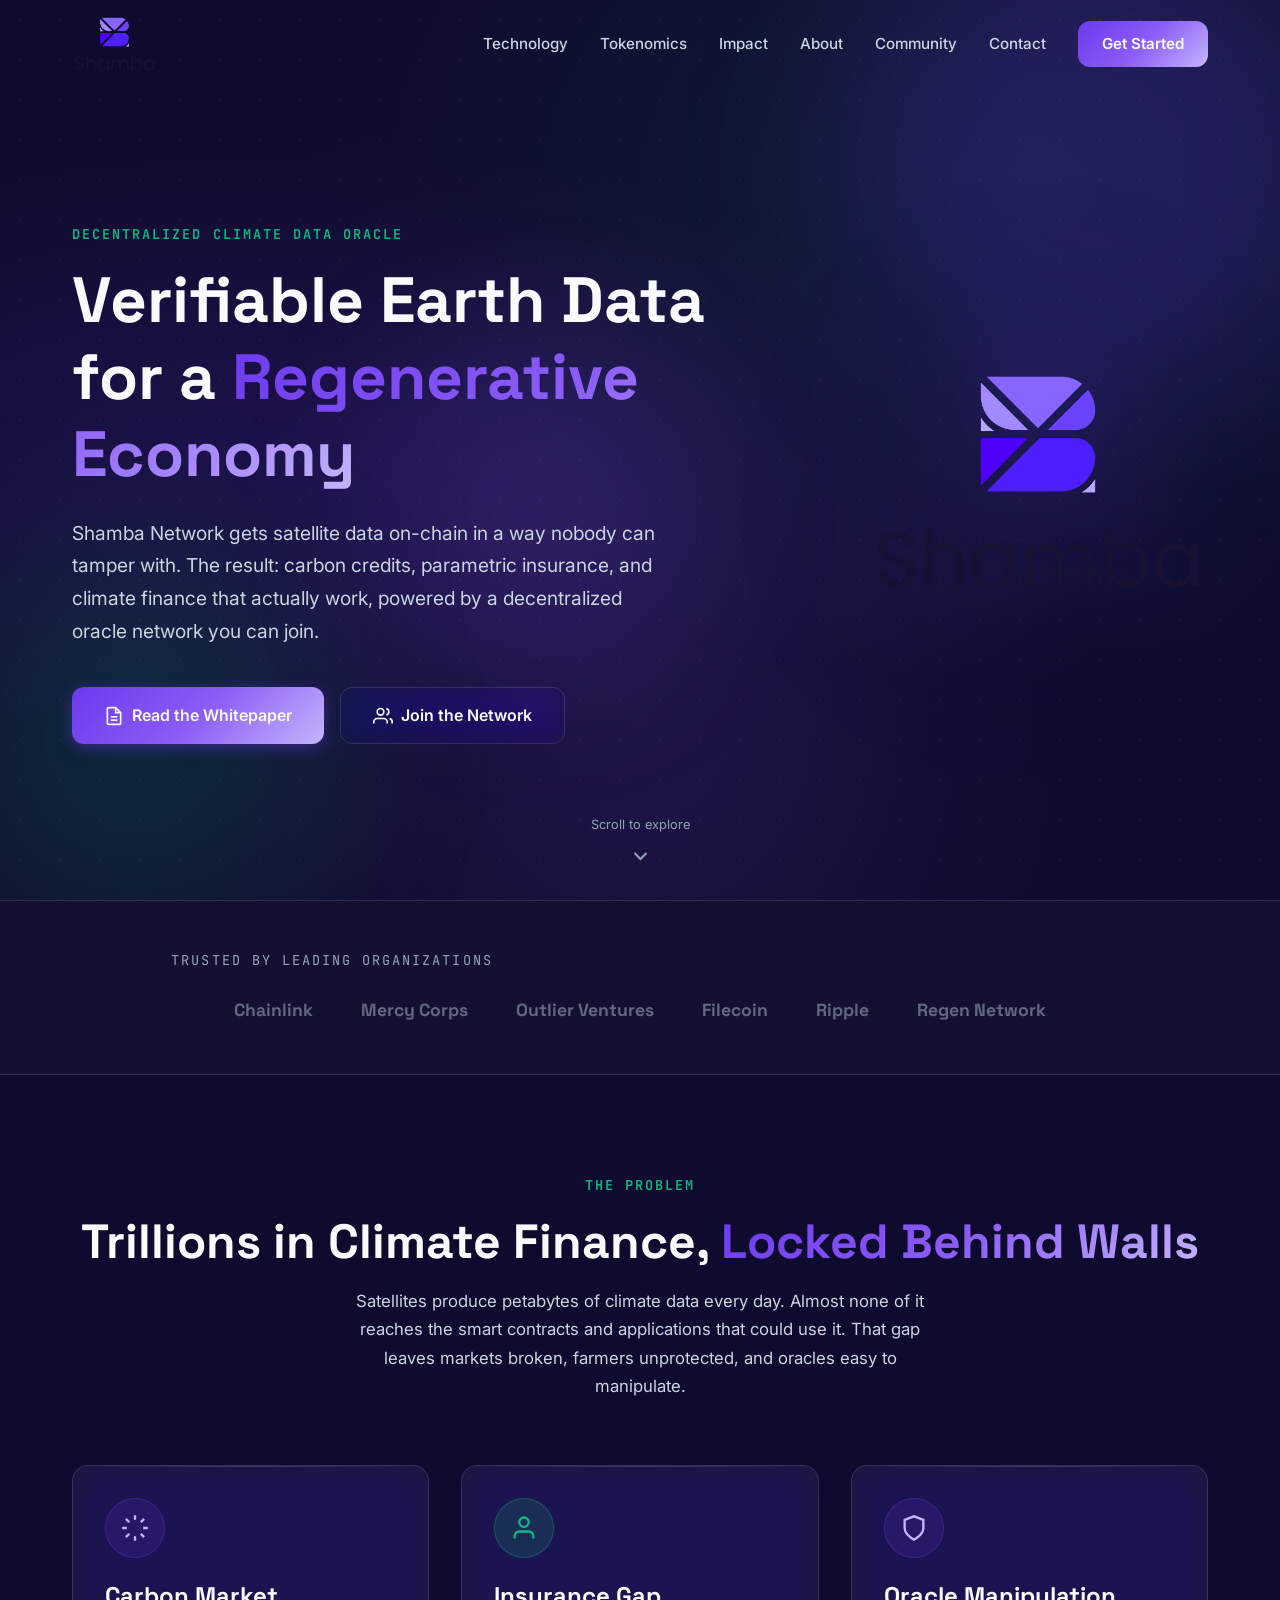
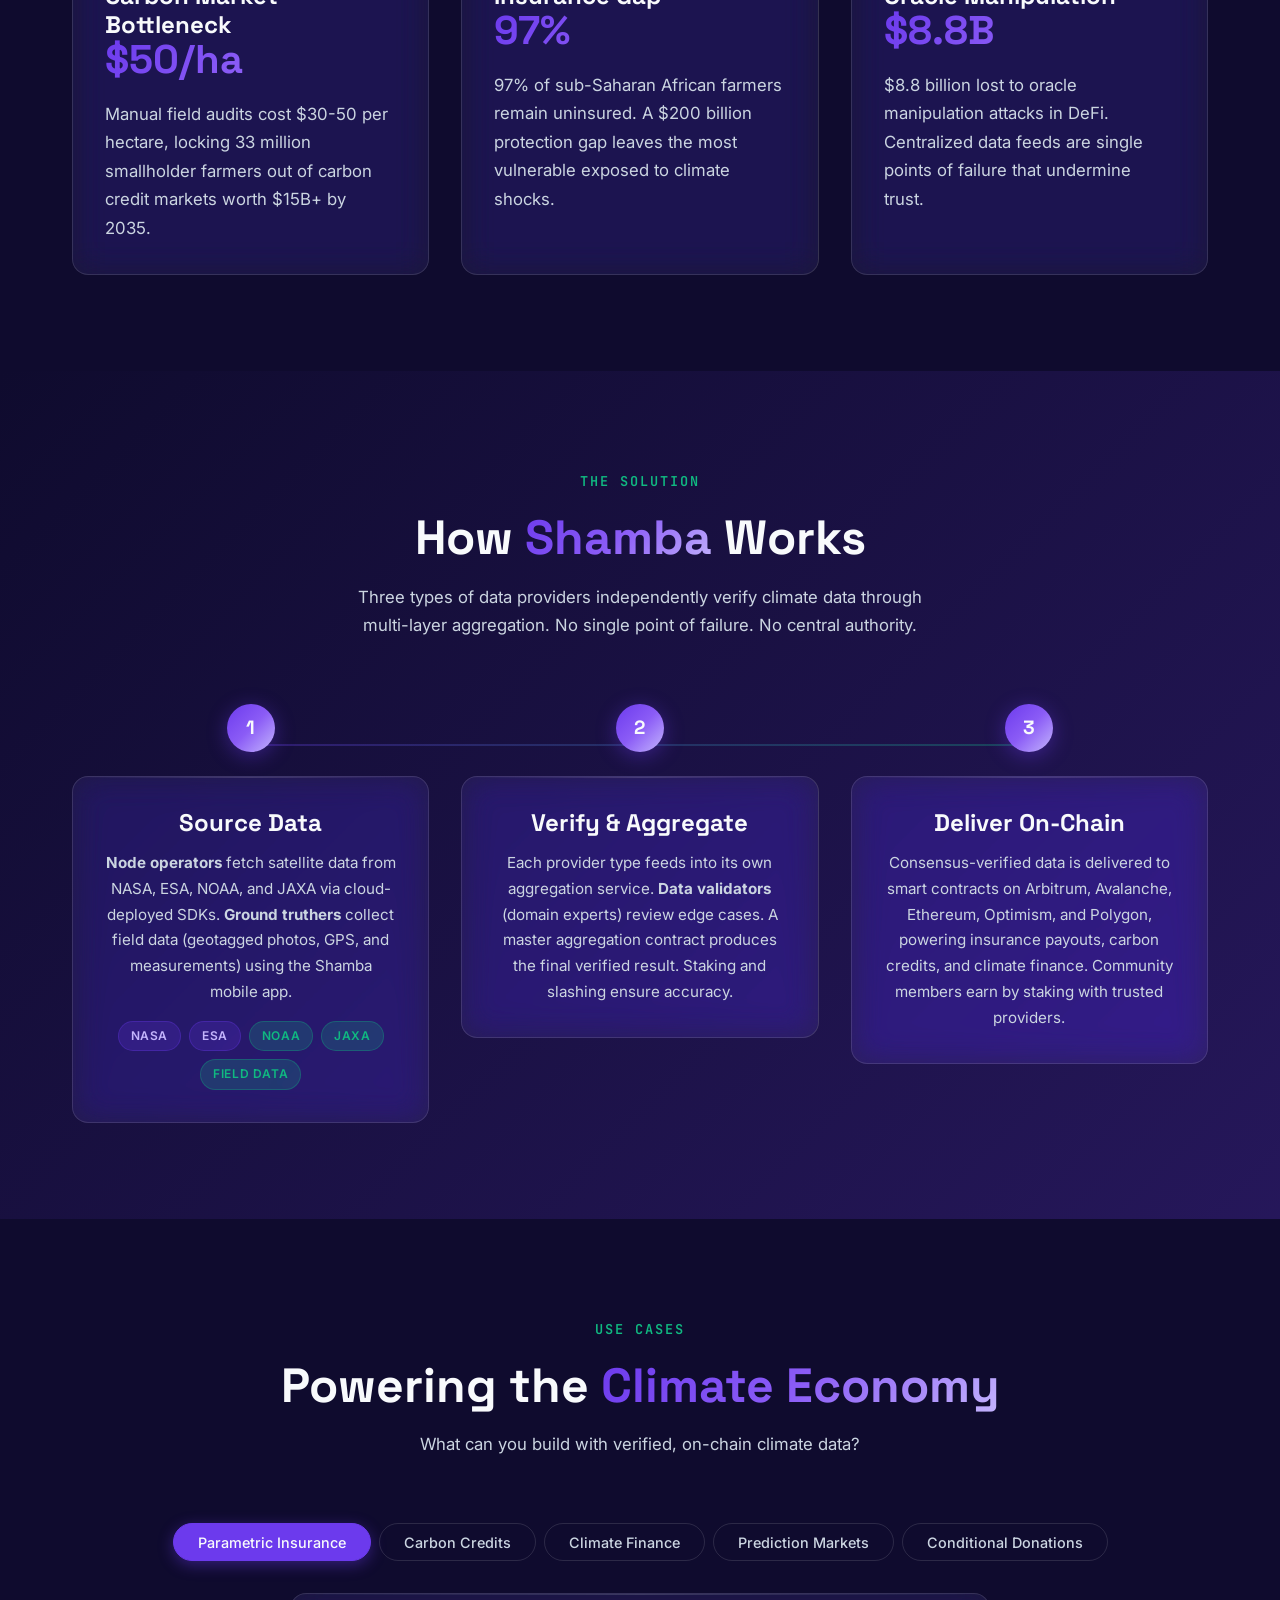
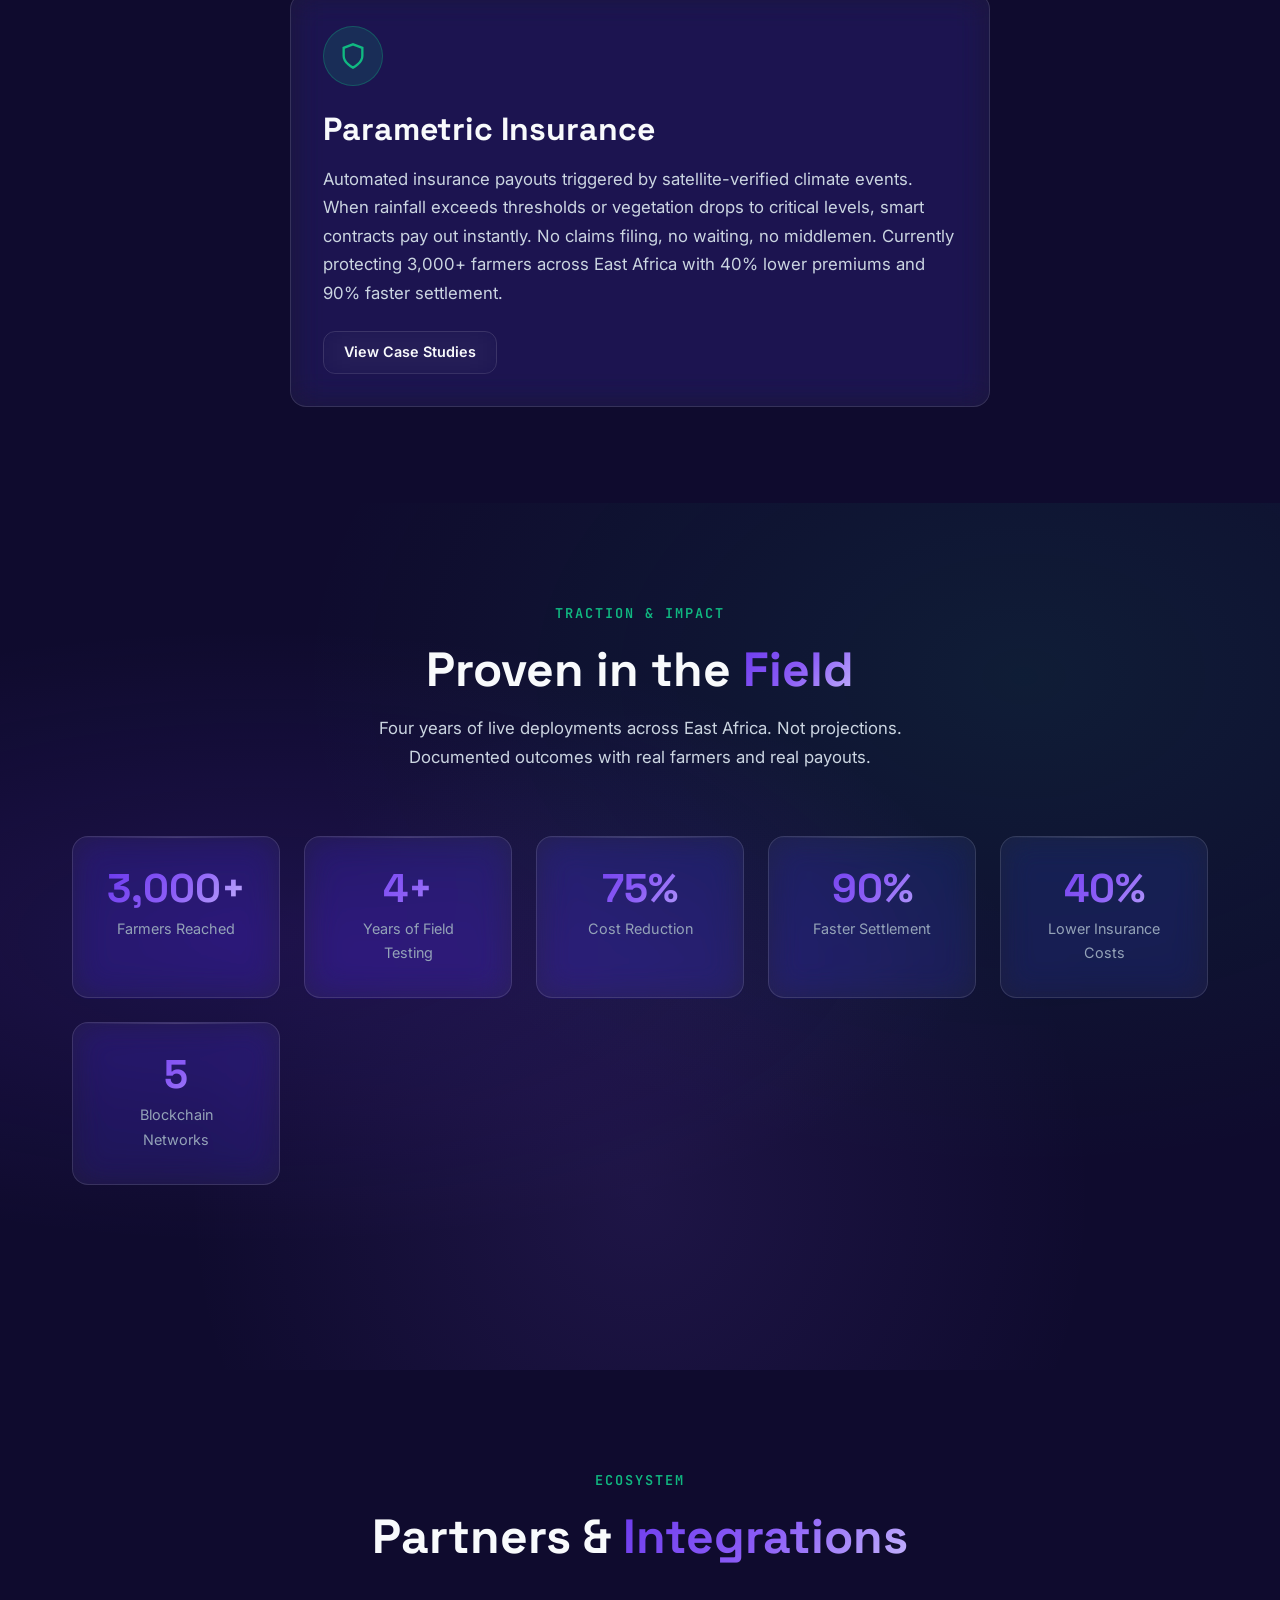
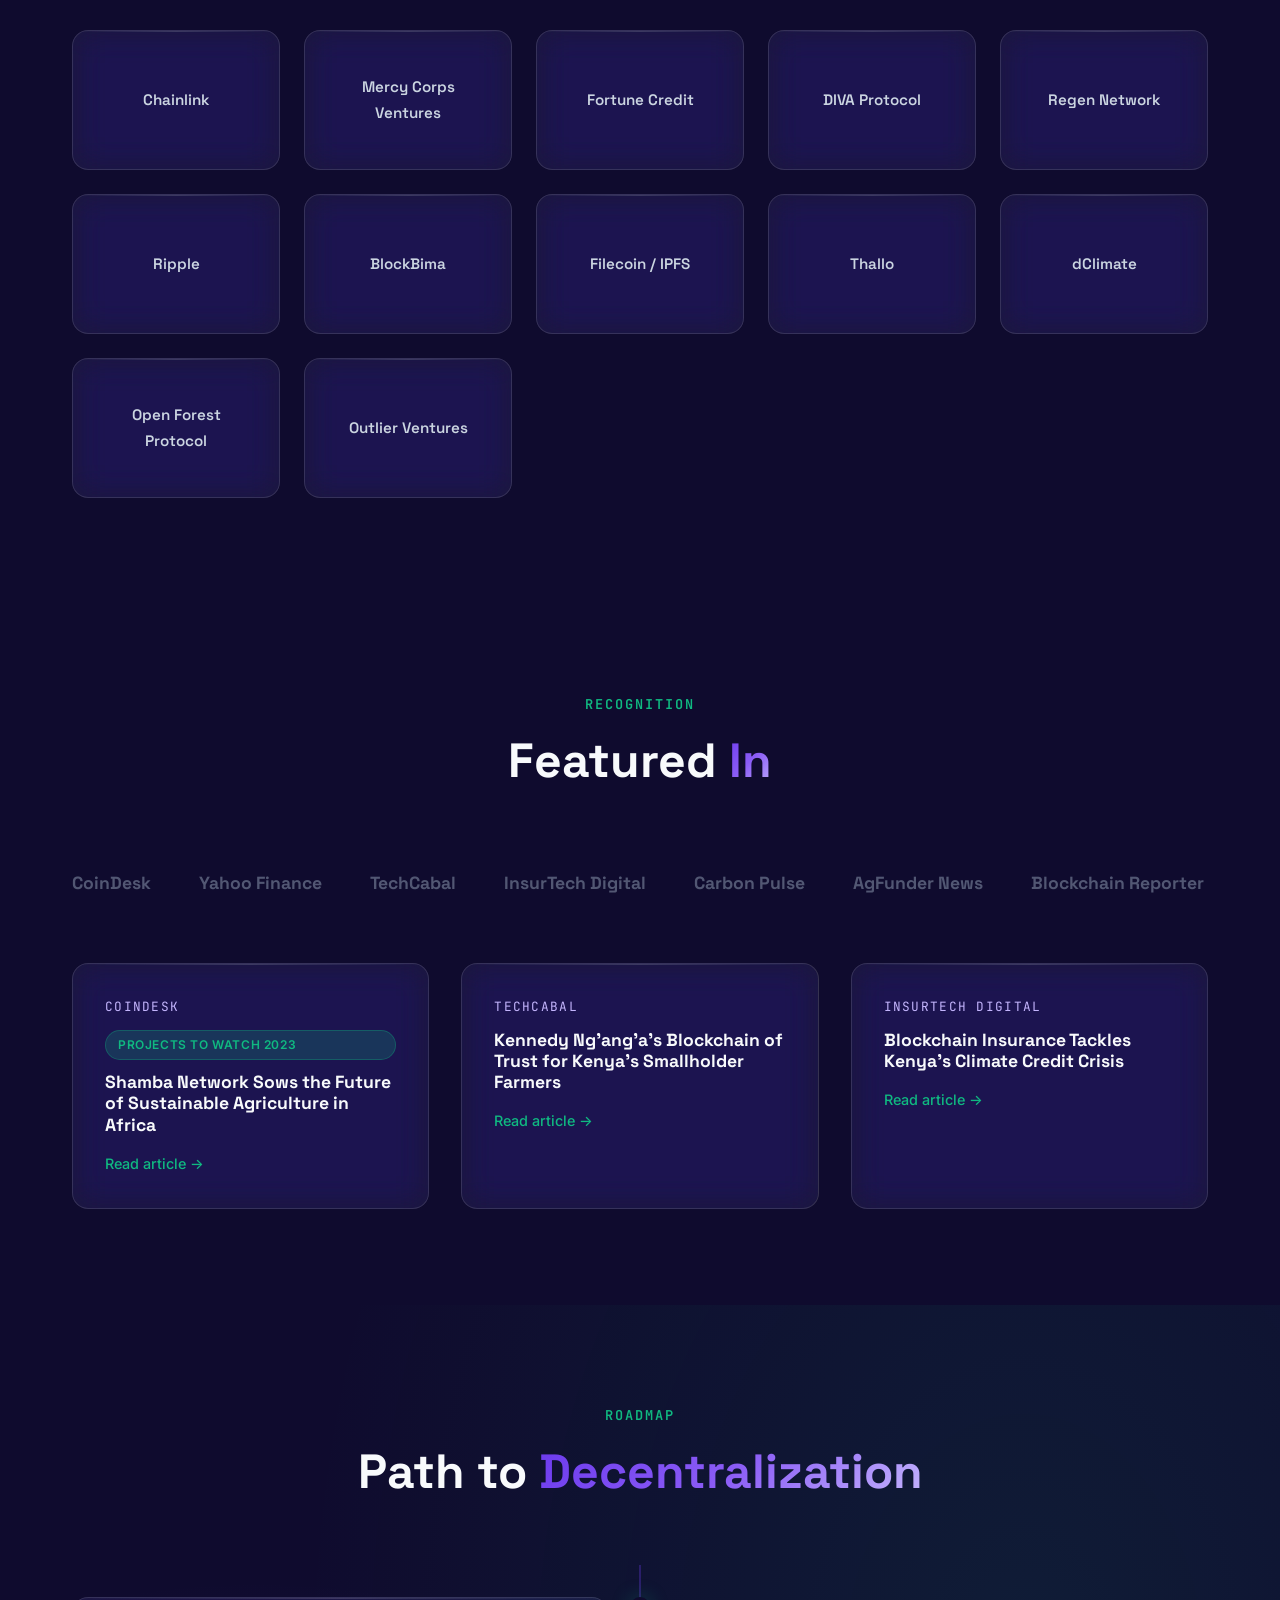
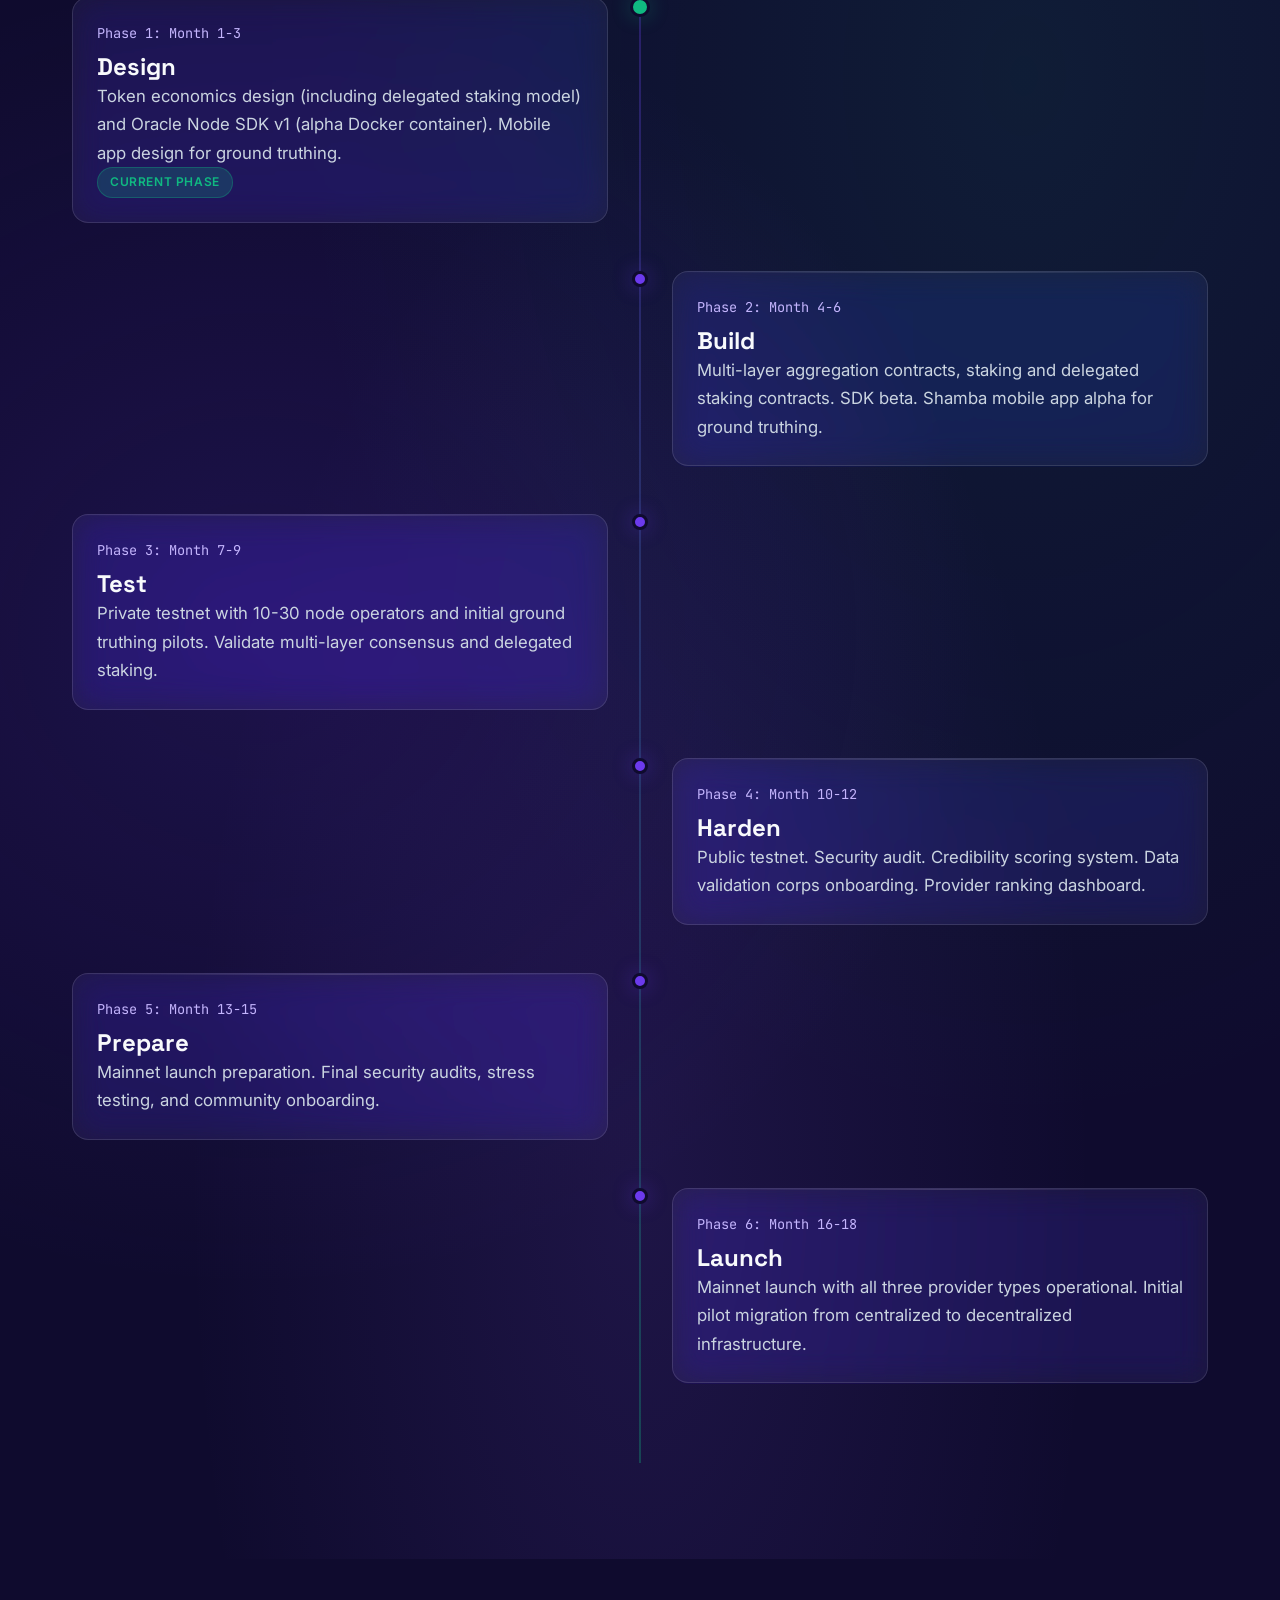
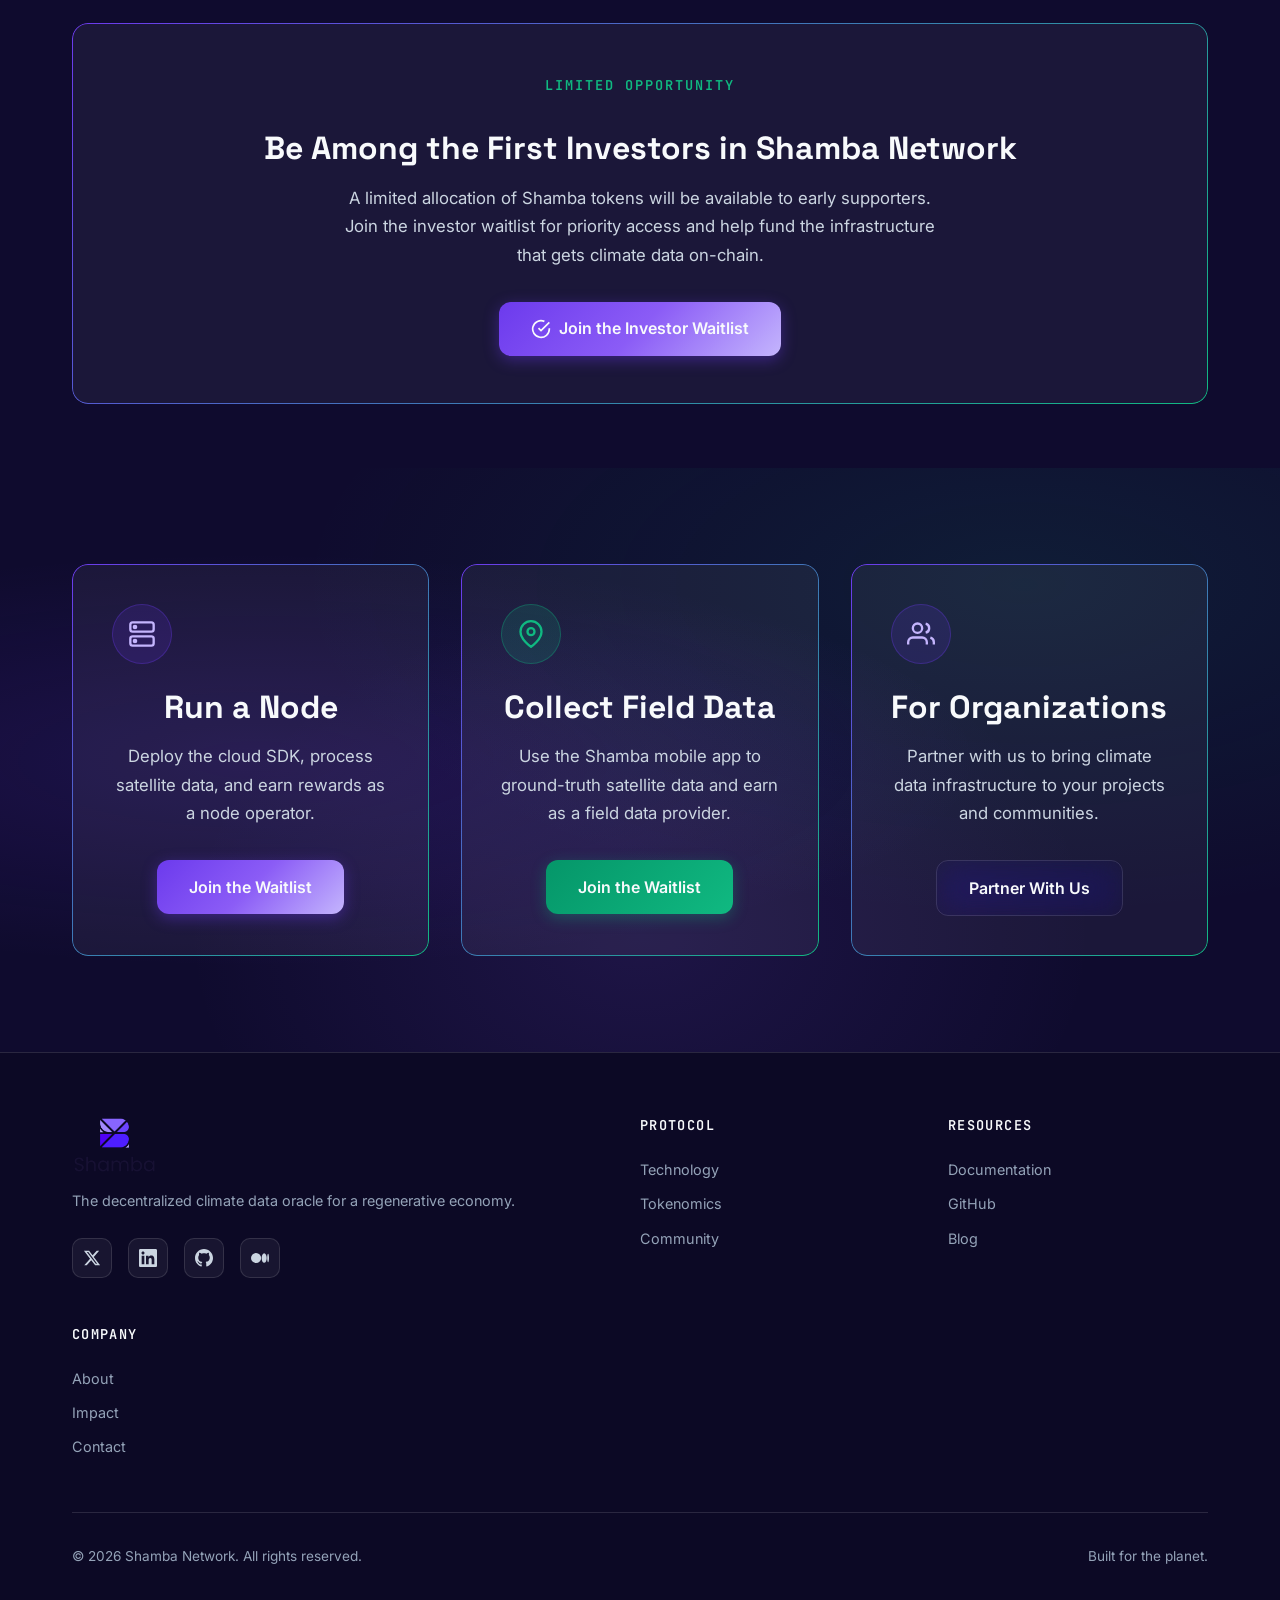
==== index.html @ d4f11455 "Remove em dashes and normalize panel sizing across all pages Replaced all em dashes with commas, col" ====
<!DOCTYPE html>
<html lang="en">
<head>
  <meta charset="UTF-8">
  <meta name="viewport" content="width=device-width, initial-scale=1.0">
  <title>Shamba Network - The Decentralized Climate Data Oracle</title>
  <meta name="description" content="Shamba Network is a decentralized climate data oracle that makes Earth observation data verifiable, tamper-proof, and accessible on-chain. Empowering land stewards through impact credits, climate insurance, and regenerative finance.">
  <meta name="keywords" content="climate data oracle, decentralized oracle, dMRV, carbon credits, parametric insurance, Web3, blockchain, satellite data">
  <meta property="og:title" content="Shamba Network - The Decentralized Climate Data Oracle">
  <meta property="og:description" content="Verifiable Earth observation data for a regenerative economy. Decentralized. Open source. Community-governed.">
  <meta property="og:type" content="website">
  <meta property="og:image" content="images/shamba-logo.png">
  <meta name="twitter:card" content="summary_large_image">
  <meta name="twitter:site" content="@shambanetwork">
  <link rel="icon" type="image/png" href="images/shamba-logo.png">
  <link href="https://fonts.googleapis.com/css2?family=Inter:wght@400;500;600;700&family=Space+Grotesk:wght@500;600;700&family=JetBrains+Mono:wght@400;500&display=swap" rel="stylesheet">
  <link rel="stylesheet" href="css/styles.css">
  <link rel="stylesheet" href="css/animations.css">
  <link rel="stylesheet" href="css/responsive.css">
</head>
<body>

  <!-- ===== NAVBAR ===== -->
  <nav class="navbar" role="navigation" aria-label="Main navigation">
    <div class="nav-container">
      <a href="index.html" class="nav-logo">
        <img src="images/shamba-logo.png" alt="Shamba Network" width="180" height="52">
      </a>
      <div class="nav-links">
        <a href="technology.html">Technology</a>
        <a href="tokenomics.html">Tokenomics</a>
        <a href="impact.html">Impact</a>
        <a href="about.html">About</a>
        <a href="community.html">Community</a>
        <a href="contact.html">Contact</a>
        <a href="community.html#get-started" class="nav-cta">Get Started</a>
      </div>
      <button class="mobile-toggle" aria-label="Toggle menu">
        <span></span>
        <span></span>
        <span></span>
      </button>
    </div>
  </nav>

  <!-- ===== HERO ===== -->
  <section class="hero" id="hero">
    <div class="hero-bg"></div>
    <div class="hero-grid"></div>
    <div class="hero-orb hero-orb-1"></div>
    <div class="hero-orb hero-orb-2"></div>
    <div class="hero-orb hero-orb-3"></div>

    <div class="hero-split">
      <div class="hero-content">
        <span class="section-label">Decentralized Climate Data Oracle</span>
        <h1>Verifiable Earth Data for a <span class="text-gradient">Regenerative Economy</span></h1>
        <p>Shamba Network gets satellite data on-chain in a way nobody can tamper with. The result: carbon credits, parametric insurance, and climate finance that actually work, powered by a decentralized oracle network you can join.</p>
        <div class="btn-group">
          <a href="#whitepaper" class="btn btn-primary">
            <svg width="20" height="20" viewBox="0 0 24 24" fill="none" stroke="currentColor" stroke-width="2"><path d="M14 2H6a2 2 0 0 0-2 2v16a2 2 0 0 0 2 2h12a2 2 0 0 0 2-2V8z"/><polyline points="14 2 14 8 20 8"/><line x1="16" y1="13" x2="8" y2="13"/><line x1="16" y1="17" x2="8" y2="17"/></svg>
            Read the Whitepaper
          </a>
          <a href="community.html#provider-waitlist" class="btn btn-secondary">
            <svg width="20" height="20" viewBox="0 0 24 24" fill="none" stroke="currentColor" stroke-width="2"><path d="M17 21v-2a4 4 0 0 0-4-4H5a4 4 0 0 0-4 4v2"/><circle cx="9" cy="7" r="4"/><path d="M23 21v-2a4 4 0 0 0-3-3.87"/><path d="M16 3.13a4 4 0 0 1 0 7.75"/></svg>
            Join the Network
          </a>
        </div>
      </div>
      <div class="hero-brand">
        <img src="images/shamba-logo.png" alt="Shamba Network" class="hero-logo">
      </div>
    </div>

    <div class="scroll-indicator">
      <span>Scroll to explore</span>
      <svg width="24" height="24" viewBox="0 0 24 24" fill="none" stroke="currentColor" stroke-width="2"><polyline points="6 9 12 15 18 9"/></svg>
    </div>
  </section>

  <!-- ===== TRUST BAR ===== -->
  <div class="trust-bar">
    <div class="container">
      <p class="trust-bar-label">Trusted by leading organizations</p>
      <div class="trust-logos">
        <span class="trust-logo">Chainlink</span>
        <span class="trust-logo">Mercy Corps</span>
        <span class="trust-logo">Outlier Ventures</span>
        <span class="trust-logo">Filecoin</span>
        <span class="trust-logo">Ripple</span>
        <span class="trust-logo">Regen Network</span>
      </div>
    </div>
  </div>

  <!-- ===== THE PROBLEM ===== -->
  <section class="section" id="problem">
    <div class="container">
      <div class="section-header reveal">
        <span class="section-label">The Problem</span>
        <h2>Trillions in Climate Finance, <span class="text-gradient">Locked Behind Walls</span></h2>
        <p>Satellites produce petabytes of climate data every day. Almost none of it reaches the smart contracts and applications that could use it. That gap leaves markets broken, farmers unprotected, and oracles easy to manipulate.</p>
      </div>

      <div class="grid-3">
        <!-- Card 1 -->
        <div class="glass-card reveal stagger-1">
          <div class="icon-circle">
            <svg viewBox="0 0 24 24" fill="none" stroke="currentColor" stroke-width="2"><path d="M12 1v4M12 19v4M4.22 4.22l2.83 2.83M16.95 16.95l2.83 2.83M1 12h4M19 12h4M4.22 19.78l2.83-2.83M16.95 7.05l2.83-2.83"/></svg>
          </div>
          <h4>Carbon Market Bottleneck</h4>
          <div class="stat-number" data-count="50" data-prefix="$" data-suffix="/ha">$0</div>
          <p style="margin-top:0.75rem;">Manual field audits cost $30-50 per hectare, locking 33 million smallholder farmers out of carbon credit markets worth $15B+ by 2035.</p>
        </div>

        <!-- Card 2 -->
        <div class="glass-card reveal stagger-2">
          <div class="icon-circle icon-circle-green">
            <svg viewBox="0 0 24 24" fill="none" stroke="currentColor" stroke-width="2"><path d="M20 21v-2a4 4 0 0 0-4-4H8a4 4 0 0 0-4 4v2"/><circle cx="12" cy="7" r="4"/></svg>
          </div>
          <h4>Insurance Gap</h4>
          <div class="stat-number" data-count="97" data-suffix="%">0%</div>
          <p style="margin-top:0.75rem;">97% of sub-Saharan African farmers remain uninsured. A $200 billion protection gap leaves the most vulnerable exposed to climate shocks.</p>
        </div>

        <!-- Card 3 -->
        <div class="glass-card reveal stagger-3">
          <div class="icon-circle">
            <svg viewBox="0 0 24 24" fill="none" stroke="currentColor" stroke-width="2"><path d="M12 22s8-4 8-10V5l-8-3-8 3v7c0 6 8 10 8 10z"/></svg>
          </div>
          <h4>Oracle Manipulation</h4>
          <div class="stat-number" data-count="8.8" data-prefix="$" data-suffix="B">$0</div>
          <p style="margin-top:0.75rem;">$8.8 billion lost to oracle manipulation attacks in DeFi. Centralized data feeds are single points of failure that undermine trust.</p>
        </div>
      </div>
    </div>
  </section>

  <!-- ===== THE SOLUTION ===== -->
  <section class="section animated-gradient-bg" id="solution">
    <div class="container">
      <div class="section-header reveal">
        <span class="section-label">The Solution</span>
        <h2>How <span class="text-gradient">Shamba</span> Works</h2>
        <p>Three types of data providers independently verify climate data through multi-layer aggregation. No single point of failure. No central authority.</p>
      </div>

      <div class="steps reveal">
        <div class="step">
          <div class="step-number">1</div>
          <div class="glass-card">
            <h4>Source Data</h4>
            <p><strong>Node operators</strong> fetch satellite data from NASA, ESA, NOAA, and JAXA via cloud-deployed SDKs. <strong>Ground truthers</strong> collect field data (geotagged photos, GPS, and measurements) using the Shamba mobile app.</p>
            <div style="margin-top:1rem; display:flex; gap:0.5rem; justify-content:center; flex-wrap:wrap;">
              <span class="badge badge-purple">NASA</span>
              <span class="badge badge-purple">ESA</span>
              <span class="badge badge-green">NOAA</span>
              <span class="badge badge-green">JAXA</span>
              <span class="badge badge-green">Field Data</span>
            </div>
          </div>
        </div>

        <div class="step">
          <div class="step-number">2</div>
          <div class="glass-card">
            <h4>Verify &amp; Aggregate</h4>
            <p>Each provider type feeds into its own aggregation service. <strong>Data validators</strong> (domain experts) review edge cases. A master aggregation contract produces the final verified result. Staking and slashing ensure accuracy.</p>
          </div>
        </div>

        <div class="step">
          <div class="step-number">3</div>
          <div class="glass-card">
            <h4>Deliver On-Chain</h4>
            <p>Consensus-verified data is delivered to smart contracts on Arbitrum, Avalanche, Ethereum, Optimism, and Polygon, powering insurance payouts, carbon credits, and climate finance. Community members earn by staking with trusted providers.</p>
          </div>
        </div>
      </div>
    </div>
  </section>

  <!-- ===== USE CASES ===== -->
  <section class="section" id="use-cases">
    <div class="container">
      <div class="section-header reveal">
        <span class="section-label">Use Cases</span>
        <h2>Powering the <span class="text-gradient">Climate Economy</span></h2>
        <p>What can you build with verified, on-chain climate data?</p>
      </div>

      <div class="tabs reveal">
        <button class="tab-btn active" data-tab="tab-insurance">Parametric Insurance</button>
        <button class="tab-btn" data-tab="tab-carbon">Carbon Credits</button>
        <button class="tab-btn" data-tab="tab-finance">Climate Finance</button>
        <button class="tab-btn" data-tab="tab-prediction">Prediction Markets</button>
        <button class="tab-btn" data-tab="tab-donations">Conditional Donations</button>
      </div>

      <div id="tab-insurance" class="tab-panel active">
        <div class="glass-card" style="max-width:700px;margin:0 auto;">
          <div class="icon-circle icon-circle-green">
            <svg viewBox="0 0 24 24" fill="none" stroke="currentColor" stroke-width="2"><path d="M12 22s8-4 8-10V5l-8-3-8 3v7c0 6 8 10 8 10z"/></svg>
          </div>
          <h3>Parametric Insurance</h3>
          <p style="margin-top:1rem;">Automated insurance payouts triggered by satellite-verified climate events. When rainfall exceeds thresholds or vegetation drops to critical levels, smart contracts pay out instantly. No claims filing, no waiting, no middlemen. Currently protecting 3,000+ farmers across East Africa with 40% lower premiums and 90% faster settlement.</p>
          <a href="impact.html" class="btn btn-sm btn-secondary" style="margin-top:1.5rem;">View Case Studies</a>
        </div>
      </div>

      <div id="tab-carbon" class="tab-panel">
        <div class="glass-card" style="max-width:700px;margin:0 auto;">
          <div class="icon-circle">
            <svg viewBox="0 0 24 24" fill="none" stroke="currentColor" stroke-width="2"><circle cx="12" cy="12" r="10"/><path d="M8 14s1.5 2 4 2 4-2 4-2"/><line x1="9" y1="9" x2="9.01" y2="9"/><line x1="15" y1="9" x2="15.01" y2="9"/></svg>
          </div>
          <h3>Carbon Credits & Impact Credits</h3>
          <p style="margin-top:1rem;">Report, validate, tokenize, and monetize ecological impact. Shamba's dMRV pipeline enables smallholder farmers to create carbon credits from sustainable practices, verified by satellite, issued on-chain, tradeable on carbon marketplaces. Eliminates the $30-50/hectare cost of manual field audits.</p>
          <a href="impact.html" class="btn btn-sm btn-secondary" style="margin-top:1.5rem;">View Case Studies</a>
        </div>
      </div>

      <div id="tab-finance" class="tab-panel">
        <div class="glass-card" style="max-width:700px;margin:0 auto;">
          <div class="icon-circle icon-circle-green">
            <svg viewBox="0 0 24 24" fill="none" stroke="currentColor" stroke-width="2"><line x1="12" y1="1" x2="12" y2="23"/><path d="M17 5H9.5a3.5 3.5 0 0 0 0 7h5a3.5 3.5 0 0 1 0 7H6"/></svg>
          </div>
          <h3>Climate Finance & Green Bonds</h3>
          <p style="margin-top:1rem;">Verifiable ecological data for green bonds, climate-linked loans, and impact investing. Lenders can automatically adjust terms based on satellite-verified environmental outcomes. Enables climate finance to flow directly to the communities creating ecological value.</p>
          <a href="technology.html" class="btn btn-sm btn-secondary" style="margin-top:1.5rem;">Learn More</a>
        </div>
      </div>

      <div id="tab-prediction" class="tab-panel">
        <div class="glass-card" style="max-width:700px;margin:0 auto;">
          <div class="icon-circle">
            <svg viewBox="0 0 24 24" fill="none" stroke="currentColor" stroke-width="2"><polyline points="22 12 18 12 15 21 9 3 6 12 2 12"/></svg>
          </div>
          <h3>Prediction Markets</h3>
          <p style="margin-top:1rem;">Prediction markets grew to $63.5 billion in 2025 trading volume, and they need reliable, decentralized data feeds for climate events, crop yields, and environmental outcomes. Shamba provides tamper-proof resolution data that no single party can manipulate.</p>
          <a href="technology.html" class="btn btn-sm btn-secondary" style="margin-top:1.5rem;">Learn More</a>
        </div>
      </div>

      <div id="tab-donations" class="tab-panel">
        <div class="glass-card" style="max-width:700px;margin:0 auto;">
          <div class="icon-circle icon-circle-green">
            <svg viewBox="0 0 24 24" fill="none" stroke="currentColor" stroke-width="2"><path d="M20.84 4.61a5.5 5.5 0 0 0-7.78 0L12 5.67l-1.06-1.06a5.5 5.5 0 0 0-7.78 7.78l1.06 1.06L12 21.23l7.78-7.78 1.06-1.06a5.5 5.5 0 0 0 0-7.78z"/></svg>
          </div>
          <h3>Conditional Donations</h3>
          <p style="margin-top:1rem;">Donor funds held in smart contracts and released only when satellite data confirms communities are affected by climate events. Proven in the DIVA Donate pilot: USDT disbursed to drought-affected pastoralists when pasture conditions hit distress levels. Transparent, accountable, automated.</p>
          <a href="impact.html" class="btn btn-sm btn-secondary" style="margin-top:1.5rem;">View Case Studies</a>
        </div>
      </div>
    </div>
  </section>

  <!-- ===== TRACTION & IMPACT ===== -->
  <section class="section" id="traction" style="background: var(--gradient-mesh);">
    <div class="container">
      <div class="section-header reveal">
        <span class="section-label">Traction & Impact</span>
        <h2>Proven in the <span class="text-gradient">Field</span></h2>
        <p>Four years of live deployments across East Africa. Not projections. Documented outcomes with real farmers and real payouts.</p>
      </div>

      <div class="stat-grid reveal">
        <div class="stat-card glass-card">
          <div class="stat-number" data-count="3000" data-suffix="+">0</div>
          <div class="stat-label">Farmers Reached</div>
        </div>
        <div class="stat-card glass-card">
          <div class="stat-number" data-count="4" data-suffix="+">0</div>
          <div class="stat-label">Years of Field Testing</div>
        </div>
        <div class="stat-card glass-card">
          <div class="stat-number" data-count="75" data-suffix="%">0</div>
          <div class="stat-label">Cost Reduction</div>
        </div>
        <div class="stat-card glass-card">
          <div class="stat-number" data-count="90" data-suffix="%">0</div>
          <div class="stat-label">Faster Settlement</div>
        </div>
        <div class="stat-card glass-card">
          <div class="stat-number" data-count="40" data-suffix="%">0</div>
          <div class="stat-label">Lower Insurance Costs</div>
        </div>
        <div class="stat-card glass-card">
          <div class="stat-number" data-count="5">0</div>
          <div class="stat-label">Blockchain Networks</div>
        </div>
      </div>

      <div style="text-align:center; margin-top:2rem;" class="reveal">
        <a href="impact.html" class="btn btn-secondary">Explore Our Impact</a>
      </div>
    </div>
  </section>

  <!-- ===== ECOSYSTEM & PARTNERS ===== -->
  <section class="section" id="partners">
    <div class="container">
      <div class="section-header reveal">
        <span class="section-label">Ecosystem</span>
        <h2>Partners & <span class="text-gradient">Integrations</span></h2>
      </div>

      <div class="partner-grid reveal">
        <div class="glass-card partner-card"><span>Chainlink</span></div>
        <div class="glass-card partner-card"><span>Mercy Corps Ventures</span></div>
        <div class="glass-card partner-card"><span>Fortune Credit</span></div>
        <div class="glass-card partner-card"><span>DIVA Protocol</span></div>
        <div class="glass-card partner-card"><span>Regen Network</span></div>
        <div class="glass-card partner-card"><span>Ripple</span></div>
        <div class="glass-card partner-card"><span>BlockBima</span></div>
        <div class="glass-card partner-card"><span>Filecoin / IPFS</span></div>
        <div class="glass-card partner-card"><span>Thallo</span></div>
        <div class="glass-card partner-card"><span>dClimate</span></div>
        <div class="glass-card partner-card"><span>Open Forest Protocol</span></div>
        <div class="glass-card partner-card"><span>Outlier Ventures</span></div>
      </div>
    </div>
  </section>

  <!-- ===== MEDIA & RECOGNITION ===== -->
  <section class="section" id="media">
    <div class="container">
      <div class="section-header reveal">
        <span class="section-label">Recognition</span>
        <h2>Featured <span class="text-gradient">In</span></h2>
      </div>

      <!-- Media ticker -->
      <div class="media-scroll reveal" style="margin-bottom:3rem;">
        <div class="media-scroll-inner">
          <span class="media-logo">CoinDesk</span>
          <span class="media-logo">Yahoo Finance</span>
          <span class="media-logo">TechCabal</span>
          <span class="media-logo">InsurTech Digital</span>
          <span class="media-logo">Carbon Pulse</span>
          <span class="media-logo">AgFunder News</span>
          <span class="media-logo">Blockchain Reporter</span>
          <span class="media-logo">BSC News</span>
          <!-- Duplicate for seamless scroll -->
          <span class="media-logo">CoinDesk</span>
          <span class="media-logo">Yahoo Finance</span>
          <span class="media-logo">TechCabal</span>
          <span class="media-logo">InsurTech Digital</span>
          <span class="media-logo">Carbon Pulse</span>
          <span class="media-logo">AgFunder News</span>
          <span class="media-logo">Blockchain Reporter</span>
          <span class="media-logo">BSC News</span>
        </div>
      </div>

      <!-- Featured articles -->
      <div class="grid-3 reveal">
        <a href="https://www.coindesk.com/consensus-magazine/2023/04/17/shamba-network-ecological-data-oracle" target="_blank" rel="noopener" class="glass-card article-card">
          <div class="article-source">CoinDesk</div>
          <span class="badge badge-green" style="margin-bottom:0.75rem;">Projects to Watch 2023</span>
          <h4>Shamba Network Sows the Future of Sustainable Agriculture in Africa</h4>
          <span class="article-link">Read article &rarr;</span>
        </a>

        <a href="https://techcabal.com/2023/01/18/kennedy-ngangas-blockchain-of-trust-for-kenyas-smallholder-farmers/" target="_blank" rel="noopener" class="glass-card article-card">
          <div class="article-source">TechCabal</div>
          <h4>Kennedy Ng'ang'a's Blockchain of Trust for Kenya's Smallholder Farmers</h4>
          <span class="article-link">Read article &rarr;</span>
        </a>

        <a href="https://insurtechdigital.com/news/blockchain-insurance-tackles-kenyas-climate-credit-crisis" target="_blank" rel="noopener" class="glass-card article-card">
          <div class="article-source">InsurTech Digital</div>
          <h4>Blockchain Insurance Tackles Kenya's Climate Credit Crisis</h4>
          <span class="article-link">Read article &rarr;</span>
        </a>
      </div>
    </div>
  </section>

  <!-- ===== ROADMAP ===== -->
  <section class="section" id="roadmap" style="background: var(--gradient-mesh);">
    <div class="container">
      <div class="section-header reveal">
        <span class="section-label">Roadmap</span>
        <h2>Path to <span class="text-gradient">Decentralization</span></h2>
      </div>

      <div class="timeline reveal">
        <!-- Phase 1 -->
        <div class="timeline-item">
          <div class="timeline-dot active"></div>
          <div class="glass-card timeline-content">
            <div class="timeline-date">Phase 1: Month 1-3</div>
            <h4>Design</h4>
            <p>Token economics design (including delegated staking model) and Oracle Node SDK v1 (alpha Docker container). Mobile app design for ground truthing.</p>
            <span class="badge badge-green">Current Phase</span>
          </div>
        </div>

        <!-- Phase 2 -->
        <div class="timeline-item">
          <div class="timeline-dot"></div>
          <div class="glass-card timeline-content">
            <div class="timeline-date">Phase 2: Month 4-6</div>
            <h4>Build</h4>
            <p>Multi-layer aggregation contracts, staking and delegated staking contracts. SDK beta. Shamba mobile app alpha for ground truthing.</p>
          </div>
        </div>

        <!-- Phase 3 -->
        <div class="timeline-item">
          <div class="timeline-dot"></div>
          <div class="glass-card timeline-content">
            <div class="timeline-date">Phase 3: Month 7-9</div>
            <h4>Test</h4>
            <p>Private testnet with 10-30 node operators and initial ground truthing pilots. Validate multi-layer consensus and delegated staking.</p>
          </div>
        </div>

        <!-- Phase 4 -->
        <div class="timeline-item">
          <div class="timeline-dot"></div>
          <div class="glass-card timeline-content">
            <div class="timeline-date">Phase 4: Month 10-12</div>
            <h4>Harden</h4>
            <p>Public testnet. Security audit. Credibility scoring system. Data validation corps onboarding. Provider ranking dashboard.</p>
          </div>
        </div>

        <!-- Phase 5 -->
        <div class="timeline-item">
          <div class="timeline-dot"></div>
          <div class="glass-card timeline-content">
            <div class="timeline-date">Phase 5: Month 13-15</div>
            <h4>Prepare</h4>
            <p>Mainnet launch preparation. Final security audits, stress testing, and community onboarding.</p>
          </div>
        </div>

        <!-- Phase 6 -->
        <div class="timeline-item">
          <div class="timeline-dot"></div>
          <div class="glass-card timeline-content">
            <div class="timeline-date">Phase 6: Month 16-18</div>
            <h4>Launch</h4>
            <p>Mainnet launch with all three provider types operational. Initial pilot migration from centralized to decentralized infrastructure.</p>
          </div>
        </div>
      </div>
    </div>
  </section>

  <!-- ===== TOKEN WAITLIST BANNER ===== -->
  <section class="section" id="invest" style="padding-top: 4rem; padding-bottom: 4rem;">
    <div class="container">
      <div class="glass-gradient-border reveal" style="padding: 3rem; text-align: center;">
        <span class="section-label">Limited Opportunity</span>
        <h3 style="margin: 1rem 0;">Be Among the First Investors in Shamba Network</h3>
        <p style="margin: 0 auto 2rem; max-width: 600px;">A limited allocation of Shamba tokens will be available to early supporters. Join the investor waitlist for priority access and help fund the infrastructure that gets climate data on-chain.</p>
        <a href="tokenomics.html#waitlist" class="btn btn-primary">
          <svg width="20" height="20" viewBox="0 0 24 24" fill="none" stroke="currentColor" stroke-width="2"><path d="M22 11.08V12a10 10 0 1 1-5.93-9.14"/><polyline points="22 4 12 14.01 9 11.01"/></svg>
          Join the Investor Waitlist
        </a>
      </div>
    </div>
  </section>

  <!-- ===== CTA ===== -->
  <section class="section cta-section" id="cta">
    <div class="container">
      <div class="grid-3 reveal">
        <div class="glass-gradient-border cta-card">
          <div class="icon-circle">
            <svg viewBox="0 0 24 24" fill="none" stroke="currentColor" stroke-width="2"><rect x="2" y="2" width="20" height="8" rx="2"/><rect x="2" y="14" width="20" height="8" rx="2"/><circle cx="6" cy="6" r="1"/><circle cx="6" cy="18" r="1"/></svg>
          </div>
          <h3>Run a Node</h3>
          <p>Deploy the cloud SDK, process satellite data, and earn rewards as a node operator.</p>
          <a href="community.html#provider-waitlist" class="btn btn-primary">Join the Waitlist</a>
        </div>

        <div class="glass-gradient-border cta-card">
          <div class="icon-circle icon-circle-green">
            <svg viewBox="0 0 24 24" fill="none" stroke="currentColor" stroke-width="2"><path d="M21 10c0 7-9 13-9 13s-9-6-9-13a9 9 0 0 1 18 0z"/><circle cx="12" cy="10" r="3"/></svg>
          </div>
          <h3>Collect Field Data</h3>
          <p>Use the Shamba mobile app to ground-truth satellite data and earn as a field data provider.</p>
          <a href="community.html#provider-waitlist" class="btn btn-green">Join the Waitlist</a>
        </div>

        <div class="glass-gradient-border cta-card">
          <div class="icon-circle">
            <svg viewBox="0 0 24 24" fill="none" stroke="currentColor" stroke-width="2"><path d="M17 21v-2a4 4 0 0 0-4-4H5a4 4 0 0 0-4 4v2"/><circle cx="9" cy="7" r="4"/><path d="M23 21v-2a4 4 0 0 0-3-3.87"/><path d="M16 3.13a4 4 0 0 1 0 7.75"/></svg>
          </div>
          <h3>For Organizations</h3>
          <p>Partner with us to bring climate data infrastructure to your projects and communities.</p>
          <a href="contact.html" class="btn btn-secondary">Partner With Us</a>
        </div>
      </div>
    </div>
  </section>

  <!-- ===== FOOTER ===== -->
  <footer class="footer">
    <div class="container">
      <div class="footer-grid">
        <div class="footer-brand">
          <a href="index.html" class="nav-logo">
            <img src="images/shamba-logo.png" alt="Shamba Network" width="160" height="46">
          </a>
          <p>The decentralized climate data oracle for a regenerative economy.</p>
          <div class="footer-social">
            <a href="https://twitter.com/shambanetwork" target="_blank" rel="noopener" aria-label="Twitter">
              <svg viewBox="0 0 24 24" fill="currentColor"><path d="M18.244 2.25h3.308l-7.227 8.26 8.502 11.24H16.17l-5.214-6.817L4.99 21.75H1.68l7.73-8.835L1.254 2.25H8.08l4.713 6.231zm-1.161 17.52h1.833L7.084 4.126H5.117z"/></svg>
            </a>
            <a href="https://ke.linkedin.com/company/shambanetwork" target="_blank" rel="noopener" aria-label="LinkedIn">
              <svg viewBox="0 0 24 24" fill="currentColor"><path d="M20.447 20.452h-3.554v-5.569c0-1.328-.027-3.037-1.852-3.037-1.853 0-2.136 1.445-2.136 2.939v5.667H9.351V9h3.414v1.561h.046c.477-.9 1.637-1.85 3.37-1.85 3.601 0 4.267 2.37 4.267 5.455v6.286zM5.337 7.433c-1.144 0-2.063-.926-2.063-2.065 0-1.138.92-2.063 2.063-2.063 1.14 0 2.064.925 2.064 2.063 0 1.139-.925 2.065-2.064 2.065zm1.782 13.019H3.555V9h3.564v11.452zM22.225 0H1.771C.792 0 0 .774 0 1.729v20.542C0 23.227.792 24 1.771 24h20.451C23.2 24 24 23.227 24 22.271V1.729C24 .774 23.2 0 22.222 0h.003z"/></svg>
            </a>
            <a href="https://github.com/shamba-network" target="_blank" rel="noopener" aria-label="GitHub">
              <svg viewBox="0 0 24 24" fill="currentColor"><path d="M12 0c-6.626 0-12 5.373-12 12 0 5.302 3.438 9.8 8.207 11.387.599.111.793-.261.793-.577v-2.234c-3.338.726-4.033-1.416-4.033-1.416-.546-1.387-1.333-1.756-1.333-1.756-1.089-.745.083-.729.083-.729 1.205.084 1.839 1.237 1.839 1.237 1.07 1.834 2.807 1.304 3.492.997.107-.775.418-1.305.762-1.604-2.665-.305-5.467-1.334-5.467-5.931 0-1.311.469-2.381 1.236-3.221-.124-.303-.535-1.524.117-3.176 0 0 1.008-.322 3.301 1.23.957-.266 1.983-.399 3.003-.404 1.02.005 2.047.138 3.006.404 2.291-1.552 3.297-1.23 3.297-1.23.653 1.653.242 2.874.118 3.176.77.84 1.235 1.911 1.235 3.221 0 4.609-2.807 5.624-5.479 5.921.43.372.823 1.102.823 2.222v3.293c0 .319.192.694.801.576 4.765-1.589 8.199-6.086 8.199-11.386 0-6.627-5.373-12-12-12z"/></svg>
            </a>
            <a href="https://medium.com/@shambanetwork" target="_blank" rel="noopener" aria-label="Medium">
              <svg viewBox="0 0 24 24" fill="currentColor"><path d="M13.54 12a6.8 6.8 0 01-6.77 6.82A6.8 6.8 0 010 12a6.8 6.8 0 016.77-6.82A6.8 6.8 0 0113.54 12zM20.96 12c0 3.54-1.51 6.42-3.38 6.42-1.87 0-3.39-2.88-3.39-6.42s1.52-6.42 3.39-6.42 3.38 2.88 3.38 6.42M24 12c0 3.17-.53 5.75-1.19 5.75-.66 0-1.19-2.58-1.19-5.75s.53-5.75 1.19-5.75C23.47 6.25 24 8.83 24 12z"/></svg>
            </a>
          </div>
        </div>

        <div>
          <h4 class="footer-heading">Protocol</h4>
          <div class="footer-links">
            <a href="technology.html">Technology</a>
            <a href="tokenomics.html">Tokenomics</a>
            <a href="community.html">Community</a>
          </div>
        </div>

        <div>
          <h4 class="footer-heading">Resources</h4>
          <div class="footer-links">
            <a href="https://docs.shamba.app" target="_blank" rel="noopener">Documentation</a>
            <a href="https://github.com/shamba-network" target="_blank" rel="noopener">GitHub</a>
            <a href="https://medium.com/@shambanetwork" target="_blank" rel="noopener">Blog</a>
          </div>
        </div>

        <div>
          <h4 class="footer-heading">Company</h4>
          <div class="footer-links">
            <a href="about.html">About</a>
            <a href="impact.html">Impact</a>
            <a href="contact.html">Contact</a>
          </div>
        </div>
      </div>

      <div class="footer-bottom">
        <span>&copy; 2026 Shamba Network. All rights reserved.</span>
        <span>Built for the planet.</span>
      </div>
    </div>
  </footer>

  <script src="js/main.js"></script>
  <script src="js/animations.js"></script>
</body>
</html>
---- css/styles.css ----
/* ============================================
   SHAMBA NETWORK — Main Stylesheet
   Glass UI Dark Theme + Web3 Aesthetic
   ============================================ */

/* === CSS Custom Properties === */
:root {
  /* Brand Colors */
  --purple-primary: #6C3AED;
  --purple-secondary: #8B5CF6;
  --purple-light: #C4B5FD;
  --purple-glow: rgba(108, 58, 237, 0.4);
  --navy-dark: #1E1B4B;
  --bg-deep: #0F0B2E;
  --bg-deeper: #0A0720;
  --green-accent: #10B981;
  --green-dark: #059669;
  --green-glow: rgba(16, 185, 129, 0.3);
  --white: #F8FAFC;
  --white-muted: #CBD5E1;
  --white-dim: #94A3B8;

  /* Glass UI */
  --glass-bg: rgba(255, 255, 255, 0.05);
  --glass-bg-hover: rgba(255, 255, 255, 0.08);
  --glass-bg-strong: rgba(255, 255, 255, 0.10);
  --glass-border: rgba(255, 255, 255, 0.12);
  --glass-border-hover: rgba(255, 255, 255, 0.20);
  --glass-blur: blur(16px) saturate(180%);

  /* Gradients */
  --gradient-purple: linear-gradient(135deg, #6C3AED 0%, #8B5CF6 50%, #C4B5FD 100%);
  --gradient-green: linear-gradient(135deg, #059669 0%, #10B981 100%);
  --gradient-purple-green: linear-gradient(135deg, #6C3AED 0%, #10B981 100%);
  --gradient-bg: linear-gradient(135deg, #0F0B2E 0%, #1E1B4B 50%, #0F0B2E 100%);
  --gradient-mesh: radial-gradient(ellipse at 20% 50%, rgba(108, 58, 237, 0.15) 0%, transparent 50%),
                   radial-gradient(ellipse at 80% 20%, rgba(16, 185, 129, 0.10) 0%, transparent 50%),
                   radial-gradient(ellipse at 50% 80%, rgba(139, 92, 246, 0.12) 0%, transparent 50%);

  /* Typography */
  --font-heading: 'Space Grotesk', sans-serif;
  --font-body: 'Inter', sans-serif;
  --font-mono: 'JetBrains Mono', monospace;

  /* Spacing */
  --section-padding: 6rem 2rem;
  --container-max: 1200px;
  --card-radius: 16px;
  --btn-radius: 12px;

  /* Transitions */
  --transition-fast: 0.2s ease;
  --transition-medium: 0.3s ease;
  --transition-slow: 0.6s ease;
}

/* === Reset & Base === */
*, *::before, *::after {
  box-sizing: border-box;
  margin: 0;
  padding: 0;
}

html {
  scroll-behavior: smooth;
  -webkit-font-smoothing: antialiased;
  -moz-osx-font-smoothing: grayscale;
}

body {
  font-family: var(--font-body);
  background-color: var(--bg-deep);
  color: var(--white);
  line-height: 1.7;
  overflow-x: hidden;
  min-height: 100vh;
}

a {
  color: var(--purple-light);
  text-decoration: none;
  transition: color var(--transition-fast);
}

a:hover {
  color: var(--green-accent);
}

img {
  max-width: 100%;
  height: auto;
  display: block;
}

ul, ol {
  list-style: none;
}

/* === Typography === */
h1, h2, h3, h4, h5, h6 {
  font-family: var(--font-heading);
  font-weight: 700;
  line-height: 1.2;
  color: var(--white);
}

h1 { font-size: clamp(2.5rem, 5vw, 4rem); }
h2 { font-size: clamp(2rem, 4vw, 3rem); }
h3 { font-size: clamp(1.5rem, 3vw, 2rem); }
h4 { font-size: clamp(1.25rem, 2vw, 1.5rem); }
h5 { font-size: 1.125rem; }

p {
  color: var(--white-muted);
  font-size: 1.05rem;
  max-width: 65ch;
}

.text-gradient {
  background: var(--gradient-purple);
  -webkit-background-clip: text;
  -webkit-text-fill-color: transparent;
  background-clip: text;
}

.text-green {
  color: var(--green-accent);
}

.text-center { text-align: center; }
.text-muted { color: var(--white-dim); }

/* === Layout === */
.container {
  max-width: var(--container-max);
  margin: 0 auto;
  padding: 0 2rem;
  width: 100%;
}

.section {
  padding: var(--section-padding);
  position: relative;
}

.section-header {
  text-align: center;
  margin-bottom: 4rem;
}

.section-header p {
  margin: 1rem auto 0;
  max-width: 600px;
}

.section-label {
  display: inline-block;
  font-size: 0.85rem;
  font-weight: 600;
  text-transform: uppercase;
  letter-spacing: 0.15em;
  color: var(--green-accent);
  margin-bottom: 1rem;
  font-family: var(--font-mono);
}

.grid-2 { display: grid; grid-template-columns: repeat(2, 1fr); gap: 2rem; align-items: stretch; }
.grid-3 { display: grid; grid-template-columns: repeat(3, 1fr); gap: 2rem; align-items: stretch; }
.grid-4 { display: grid; grid-template-columns: repeat(4, 1fr); gap: 2rem; align-items: stretch; }

.grid-2 > .glass-card,
.grid-3 > .glass-card,
.grid-4 > .glass-card {
  display: flex;
  flex-direction: column;
}

.flex-center {
  display: flex;
  align-items: center;
  justify-content: center;
}

.flex-between {
  display: flex;
  align-items: center;
  justify-content: space-between;
}

/* === Glass UI Components === */
.glass {
  backdrop-filter: var(--glass-blur);
  -webkit-backdrop-filter: var(--glass-blur);
  background-color: var(--glass-bg);
  border-radius: var(--card-radius);
  border: 1px solid var(--glass-border);
  transition: all var(--transition-medium);
}

.glass:hover {
  background-color: var(--glass-bg-hover);
  border-color: var(--glass-border-hover);
}

.glass-strong {
  backdrop-filter: var(--glass-blur);
  -webkit-backdrop-filter: var(--glass-blur);
  background-color: var(--glass-bg-strong);
  border-radius: var(--card-radius);
  border: 1px solid var(--glass-border);
}

.glass-card {
  backdrop-filter: var(--glass-blur);
  -webkit-backdrop-filter: var(--glass-blur);
  background-color: var(--glass-bg);
  border-radius: var(--card-radius);
  border: 1px solid var(--glass-border);
  padding: 2rem;
  transition: all var(--transition-medium);
  position: relative;
  overflow: hidden;
}

.glass-card::before {
  content: '';
  position: absolute;
  top: 0;
  left: 0;
  right: 0;
  height: 1px;
  background: linear-gradient(90deg, transparent, rgba(255,255,255,0.15), transparent);
}

.glass-card:hover {
  background-color: var(--glass-bg-hover);
  border-color: var(--glass-border-hover);
  transform: translateY(-4px);
  box-shadow: 0 20px 60px rgba(108, 58, 237, 0.15);
}

.glass-gradient-border {
  position: relative;
  background: var(--glass-bg);
  border-radius: var(--card-radius);
  padding: 2rem;
  border: none;
}

.glass-gradient-border::before {
  content: '';
  position: absolute;
  inset: 0;
  border-radius: var(--card-radius);
  padding: 1px;
  background: var(--gradient-purple-green);
  -webkit-mask: linear-gradient(#fff 0 0) content-box, linear-gradient(#fff 0 0);
  mask: linear-gradient(#fff 0 0) content-box, linear-gradient(#fff 0 0);
  -webkit-mask-composite: xor;
  mask-composite: exclude;
}

/* === Navigation === */
.navbar {
  position: fixed;
  top: 0;
  left: 0;
  right: 0;
  z-index: 1000;
  padding: 1rem 0;
  transition: all var(--transition-medium);
}

.navbar.scrolled {
  backdrop-filter: var(--glass-blur);
  -webkit-backdrop-filter: var(--glass-blur);
  background-color: rgba(15, 7, 46, 0.85);
  border-bottom: 1px solid var(--glass-border);
  padding: 0.75rem 0;
}

.nav-container {
  max-width: var(--container-max);
  margin: 0 auto;
  padding: 0 2rem;
  display: flex;
  align-items: center;
  justify-content: space-between;
}

.nav-logo {
  display: flex;
  align-items: center;
  gap: 0.5rem;
}

.nav-logo img {
  height: 56px;
  width: auto;
}

.nav-links {
  display: flex;
  align-items: center;
  gap: 2rem;
}

.nav-links a {
  color: var(--white-muted);
  font-size: 0.95rem;
  font-weight: 500;
  transition: color var(--transition-fast);
  position: relative;
}

.nav-links a::after {
  content: '';
  position: absolute;
  bottom: -4px;
  left: 0;
  width: 0;
  height: 2px;
  background: var(--gradient-purple-green);
  transition: width var(--transition-medium);
}

.nav-links a:hover,
.nav-links a.active {
  color: var(--white);
}

.nav-links a:hover::after,
.nav-links a.active::after {
  width: 100%;
}

.nav-cta {
  padding: 0.6rem 1.5rem !important;
  background: var(--gradient-purple) !important;
  border-radius: var(--btn-radius) !important;
  color: var(--white) !important;
  font-weight: 600 !important;
}

.nav-cta::after {
  display: none !important;
}

.nav-cta:hover {
  box-shadow: 0 4px 20px var(--purple-glow) !important;
  transform: translateY(-1px);
}

/* Mobile Menu */
.mobile-toggle {
  display: none;
  flex-direction: column;
  gap: 5px;
  cursor: pointer;
  z-index: 1001;
  background: none;
  border: none;
  padding: 4px;
}

.mobile-toggle span {
  width: 24px;
  height: 2px;
  background: var(--white);
  transition: all var(--transition-fast);
  display: block;
}

.mobile-toggle.active span:nth-child(1) {
  transform: rotate(45deg) translate(5px, 5px);
}

.mobile-toggle.active span:nth-child(2) {
  opacity: 0;
}

.mobile-toggle.active span:nth-child(3) {
  transform: rotate(-45deg) translate(5px, -5px);
}

/* === Buttons === */
.btn {
  display: inline-flex;
  align-items: center;
  gap: 0.5rem;
  padding: 0.85rem 2rem;
  border-radius: var(--btn-radius);
  font-family: var(--font-body);
  font-size: 1rem;
  font-weight: 600;
  cursor: pointer;
  border: none;
  transition: all var(--transition-medium);
  text-decoration: none;
}

.btn-primary {
  background: var(--gradient-purple);
  color: var(--white);
  box-shadow: 0 4px 15px var(--purple-glow);
}

.btn-primary:hover {
  transform: translateY(-2px);
  box-shadow: 0 8px 30px var(--purple-glow);
  color: var(--white);
}

.btn-secondary {
  background: transparent;
  color: var(--white);
  border: 1px solid var(--glass-border);
  backdrop-filter: var(--glass-blur);
}

.btn-secondary:hover {
  border-color: var(--purple-secondary);
  background: rgba(108, 58, 237, 0.1);
  color: var(--white);
  transform: translateY(-2px);
}

.btn-green {
  background: var(--gradient-green);
  color: var(--white);
  box-shadow: 0 4px 15px var(--green-glow);
}

.btn-green:hover {
  transform: translateY(-2px);
  box-shadow: 0 8px 30px var(--green-glow);
  color: var(--white);
}

.btn-sm {
  padding: 0.5rem 1.25rem;
  font-size: 0.9rem;
}

.btn-group {
  display: flex;
  gap: 1rem;
  flex-wrap: wrap;
}

/* === Hero Section === */
.hero {
  min-height: 100vh;
  display: flex;
  align-items: center;
  justify-content: center;
  padding: 8rem 2rem 4rem;
  position: relative;
  overflow: hidden;
}

.hero-bg {
  position: absolute;
  inset: 0;
  background: var(--gradient-mesh);
  z-index: 0;
}

.hero-grid {
  position: absolute;
  inset: 0;
  background-image:
    radial-gradient(rgba(255,255,255,0.03) 1px, transparent 1px);
  background-size: 40px 40px;
  z-index: 1;
}

.hero-orb {
  position: absolute;
  border-radius: 50%;
  filter: blur(80px);
  z-index: 0;
  pointer-events: none;
}

.hero-orb-1 {
  width: 500px;
  height: 500px;
  background: rgba(108, 58, 237, 0.2);
  top: -10%;
  right: -5%;
  animation: float-orb 8s ease-in-out infinite;
}

.hero-orb-2 {
  width: 400px;
  height: 400px;
  background: rgba(16, 185, 129, 0.15);
  bottom: -5%;
  left: -5%;
  animation: float-orb 10s ease-in-out infinite reverse;
}

.hero-orb-3 {
  width: 300px;
  height: 300px;
  background: rgba(139, 92, 246, 0.15);
  top: 40%;
  left: 30%;
  animation: float-orb 12s ease-in-out infinite 2s;
}

.hero-split {
  position: relative;
  z-index: 2;
  display: flex;
  align-items: center;
  gap: 4rem;
  max-width: 1200px;
  width: 100%;
  padding: 0 2rem;
}

.hero-content {
  flex: 1;
  text-align: left;
}

.hero-brand {
  flex: 0 0 auto;
  display: flex;
  align-items: center;
  justify-content: center;
}

.hero-logo {
  width: 340px;
  height: auto;
  filter: drop-shadow(0 0 60px rgba(108, 58, 237, 0.3)) drop-shadow(0 0 120px rgba(108, 58, 237, 0.15));
  animation: heroLogoPulse 4s ease-in-out infinite;
}

@keyframes heroLogoPulse {
  0%, 100% { filter: drop-shadow(0 0 60px rgba(108, 58, 237, 0.3)) drop-shadow(0 0 120px rgba(108, 58, 237, 0.15)); transform: scale(1); }
  50% { filter: drop-shadow(0 0 80px rgba(108, 58, 237, 0.4)) drop-shadow(0 0 160px rgba(108, 58, 237, 0.2)); transform: scale(1.03); }
}

.hero h1 {
  margin-bottom: 1.5rem;
}

.hero p {
  font-size: 1.2rem;
  margin: 0 0 2.5rem;
  max-width: 600px;
}

.hero .btn-group {
  justify-content: flex-start;
}

/* Trust Bar */
.trust-bar {
  padding: 3rem 0;
  border-top: 1px solid var(--glass-border);
  border-bottom: 1px solid var(--glass-border);
  background: rgba(255, 255, 255, 0.02);
}

.trust-bar-label {
  text-align: center;
  font-size: 0.85rem;
  color: var(--white-dim);
  text-transform: uppercase;
  letter-spacing: 0.15em;
  margin-bottom: 1.5rem;
  font-family: var(--font-mono);
}

.trust-logos {
  display: flex;
  align-items: center;
  justify-content: center;
  gap: 3rem;
  flex-wrap: wrap;
}

.trust-logo {
  color: var(--white-dim);
  font-family: var(--font-heading);
  font-weight: 700;
  font-size: 1.1rem;
  opacity: 0.6;
  transition: opacity var(--transition-medium);
  white-space: nowrap;
}

.trust-logo:hover {
  opacity: 1;
  color: var(--white);
}

/* === Stat Cards === */
.stat-grid {
  display: grid;
  grid-template-columns: repeat(auto-fit, minmax(180px, 1fr));
  gap: 1.5rem;
}

.stat-card {
  text-align: center;
  padding: 2rem;
}

.stat-number {
  font-family: var(--font-heading);
  font-size: 2.5rem;
  font-weight: 800;
  background: var(--gradient-purple);
  -webkit-background-clip: text;
  -webkit-text-fill-color: transparent;
  background-clip: text;
  margin-bottom: 0.5rem;
  line-height: 1;
}

.stat-label {
  font-size: 0.9rem;
  color: var(--white-dim);
}

/* === Icon Circles === */
.icon-circle {
  width: 60px;
  height: 60px;
  border-radius: 50%;
  display: flex;
  align-items: center;
  justify-content: center;
  margin-bottom: 1.5rem;
  background: rgba(108, 58, 237, 0.15);
  border: 1px solid rgba(108, 58, 237, 0.3);
}

.icon-circle svg {
  width: 28px;
  height: 28px;
  color: var(--purple-light);
}

.icon-circle-green {
  background: rgba(16, 185, 129, 0.15);
  border: 1px solid rgba(16, 185, 129, 0.3);
}

.icon-circle-green svg {
  color: var(--green-accent);
}

/* === Steps / How It Works === */
.steps {
  display: grid;
  grid-template-columns: repeat(3, 1fr);
  gap: 2rem;
  position: relative;
}

.steps::before {
  content: '';
  position: absolute;
  top: 40px;
  left: 15%;
  right: 15%;
  height: 2px;
  background: linear-gradient(90deg, var(--purple-primary), var(--green-accent));
  opacity: 0.3;
}

.step {
  text-align: center;
  position: relative;
  z-index: 1;
}

.step-number {
  width: 48px;
  height: 48px;
  border-radius: 50%;
  display: flex;
  align-items: center;
  justify-content: center;
  margin: 0 auto 1.5rem;
  font-family: var(--font-heading);
  font-weight: 700;
  font-size: 1.2rem;
  background: var(--gradient-purple);
  color: var(--white);
  box-shadow: 0 4px 20px var(--purple-glow);
}

.step h4 {
  margin-bottom: 0.75rem;
}

.step p {
  margin: 0 auto;
  font-size: 0.95rem;
}

.step .glass-card {
  min-height: 200px;
  display: flex;
  flex-direction: column;
  justify-content: flex-start;
}

/* === Use Case Tabs === */
.tabs {
  display: flex;
  gap: 0.5rem;
  flex-wrap: wrap;
  margin-bottom: 2rem;
  justify-content: center;
}

.tab-btn {
  padding: 0.6rem 1.5rem;
  border-radius: 100px;
  border: 1px solid var(--glass-border);
  background: transparent;
  color: var(--white-muted);
  font-family: var(--font-body);
  font-size: 0.9rem;
  font-weight: 500;
  cursor: pointer;
  transition: all var(--transition-fast);
}

.tab-btn:hover,
.tab-btn.active {
  background: var(--purple-primary);
  border-color: var(--purple-primary);
  color: var(--white);
  box-shadow: 0 4px 15px var(--purple-glow);
}

.tab-panel {
  display: none;
  animation: fadeIn 0.4s ease;
}

.tab-panel.active {
  display: block;
}

/* === Timeline === */
.timeline {
  position: relative;
  padding: 2rem 0;
}

.timeline::before {
  content: '';
  position: absolute;
  left: 50%;
  transform: translateX(-50%);
  top: 0;
  bottom: 0;
  width: 2px;
  background: linear-gradient(to bottom, var(--purple-primary), var(--green-accent));
  opacity: 0.3;
}

.timeline-item {
  display: flex;
  margin-bottom: 3rem;
  position: relative;
}

.timeline-item:nth-child(odd) {
  justify-content: flex-start;
  padding-right: calc(50% + 2rem);
}

.timeline-item:nth-child(even) {
  justify-content: flex-end;
  padding-left: calc(50% + 2rem);
}

.timeline-dot {
  position: absolute;
  left: 50%;
  transform: translateX(-50%);
  width: 16px;
  height: 16px;
  border-radius: 50%;
  background: var(--purple-primary);
  border: 3px solid var(--bg-deep);
  box-shadow: 0 0 20px var(--purple-glow);
  z-index: 2;
}

.timeline-dot.active {
  background: var(--green-accent);
  box-shadow: 0 0 20px var(--green-glow);
  width: 20px;
  height: 20px;
}

.timeline-content {
  padding: 1.5rem;
}

.timeline-date {
  font-family: var(--font-mono);
  font-size: 0.85rem;
  color: var(--purple-light);
  margin-bottom: 0.5rem;
}

/* === Partner Grid === */
.partner-grid {
  display: grid;
  grid-template-columns: repeat(auto-fill, minmax(200px, 1fr));
  gap: 1.5rem;
}

.partner-card {
  text-align: center;
  padding: 2rem;
  display: flex;
  flex-direction: column;
  align-items: center;
  justify-content: center;
  min-height: 140px;
}

.partner-card span {
  font-family: var(--font-heading);
  font-weight: 600;
  color: var(--white-muted);
  font-size: 0.95rem;
}

/* === Media Ticker === */
.media-scroll {
  display: flex;
  gap: 3rem;
  padding: 1rem 0;
  overflow: hidden;
  position: relative;
}

.media-scroll-inner {
  display: flex;
  gap: 3rem;
  animation: scroll-left 30s linear infinite;
  white-space: nowrap;
}

.media-logo {
  font-family: var(--font-heading);
  font-weight: 700;
  font-size: 1.1rem;
  color: var(--white-dim);
  opacity: 0.5;
  flex-shrink: 0;
}

/* === Featured Articles === */
.article-card {
  padding: 2rem;
}

.article-card .article-source {
  font-family: var(--font-mono);
  font-size: 0.8rem;
  color: var(--purple-light);
  text-transform: uppercase;
  letter-spacing: 0.1em;
  margin-bottom: 0.75rem;
}

.article-card h4 {
  margin-bottom: 1rem;
  font-size: 1.1rem;
}

.article-card .article-link {
  font-size: 0.9rem;
  color: var(--green-accent);
  font-weight: 500;
}

/* === CTA Banner === */
.cta-section {
  background: var(--gradient-mesh);
  position: relative;
}

.cta-grid {
  display: grid;
  grid-template-columns: repeat(2, 1fr);
  gap: 2rem;
}

.cta-card {
  padding: 2.5rem;
  text-align: center;
}

.cta-card h3 {
  margin-bottom: 1rem;
}

.cta-card p {
  margin: 0 auto 2rem;
}

/* === Forms === */
.form-group {
  margin-bottom: 1.5rem;
}

.form-label {
  display: block;
  font-size: 0.9rem;
  font-weight: 500;
  color: var(--white-muted);
  margin-bottom: 0.5rem;
}

.form-input,
.form-select,
.form-textarea {
  width: 100%;
  padding: 0.85rem 1rem;
  border-radius: var(--btn-radius);
  border: 1px solid var(--glass-border);
  background: rgba(255, 255, 255, 0.05);
  color: var(--white);
  font-family: var(--font-body);
  font-size: 1rem;
  transition: all var(--transition-fast);
  outline: none;
}

.form-input:focus,
.form-select:focus,
.form-textarea:focus {
  border-color: var(--purple-secondary);
  box-shadow: 0 0 20px rgba(108, 58, 237, 0.2);
  background: rgba(255, 255, 255, 0.08);
}

.form-select {
  appearance: none;
  background-image: url("data:image/svg+xml,%3Csvg xmlns='http://www.w3.org/2000/svg' width='12' height='12' fill='%23CBD5E1' viewBox='0 0 16 16'%3E%3Cpath d='M8 11L3 6h10l-5 5z'/%3E%3C/svg%3E");
  background-repeat: no-repeat;
  background-position: right 1rem center;
  padding-right: 2.5rem;
}

.form-select option {
  background: var(--navy-dark);
  color: var(--white);
}

.form-textarea {
  min-height: 120px;
  resize: vertical;
}

.form-checkbox {
  display: flex;
  align-items: flex-start;
  gap: 0.75rem;
  cursor: pointer;
}

.form-checkbox input[type="checkbox"] {
  width: 18px;
  height: 18px;
  accent-color: var(--purple-primary);
  cursor: pointer;
  margin-top: 2px;
}

.form-error {
  color: #EF4444;
  font-size: 0.85rem;
  margin-top: 0.25rem;
  display: none;
}

.form-input.error,
.form-select.error {
  border-color: #EF4444;
}

/* === Accordion / FAQ === */
.accordion-item {
  border-bottom: 1px solid var(--glass-border);
}

.accordion-btn {
  width: 100%;
  display: flex;
  align-items: center;
  justify-content: space-between;
  padding: 1.25rem 0;
  background: none;
  border: none;
  color: var(--white);
  font-family: var(--font-body);
  font-size: 1.05rem;
  font-weight: 500;
  cursor: pointer;
  text-align: left;
}

.accordion-btn svg {
  width: 20px;
  height: 20px;
  transition: transform var(--transition-fast);
  flex-shrink: 0;
  color: var(--purple-light);
}

.accordion-item.active .accordion-btn svg {
  transform: rotate(180deg);
}

.accordion-content {
  max-height: 0;
  overflow: hidden;
  transition: max-height var(--transition-medium);
}

.accordion-content p {
  padding-bottom: 1.25rem;
  font-size: 0.95rem;
}

/* === Footer === */
.footer {
  border-top: 1px solid var(--glass-border);
  padding: 4rem 0 2rem;
  background: rgba(0, 0, 0, 0.2);
}

.footer-grid {
  display: grid;
  grid-template-columns: 2fr 1fr 1fr 1fr;
  gap: 3rem;
  margin-bottom: 3rem;
}

.footer-brand p {
  margin-top: 1rem;
  font-size: 0.9rem;
  color: var(--white-dim);
}

.footer-heading {
  font-size: 0.85rem;
  font-weight: 600;
  text-transform: uppercase;
  letter-spacing: 0.1em;
  color: var(--white);
  margin-bottom: 1.25rem;
  font-family: var(--font-mono);
}

.footer-links a {
  display: block;
  color: var(--white-dim);
  font-size: 0.9rem;
  padding: 0.3rem 0;
  transition: color var(--transition-fast);
}

.footer-links a:hover {
  color: var(--purple-light);
}

.footer-social {
  display: flex;
  gap: 1rem;
  margin-top: 1.5rem;
}

.footer-social a {
  width: 40px;
  height: 40px;
  border-radius: 10px;
  display: flex;
  align-items: center;
  justify-content: center;
  background: var(--glass-bg);
  border: 1px solid var(--glass-border);
  color: var(--white-muted);
  transition: all var(--transition-fast);
}

.footer-social a:hover {
  background: var(--purple-primary);
  border-color: var(--purple-primary);
  color: var(--white);
  transform: translateY(-2px);
}

.footer-social a svg {
  width: 18px;
  height: 18px;
}

.footer-bottom {
  border-top: 1px solid var(--glass-border);
  padding-top: 2rem;
  display: flex;
  align-items: center;
  justify-content: space-between;
  font-size: 0.85rem;
  color: var(--white-dim);
}

/* Newsletter in footer */
.newsletter-form {
  display: flex;
  gap: 0.5rem;
  margin-top: 1rem;
}

.newsletter-form input {
  flex: 1;
  padding: 0.6rem 1rem;
  border-radius: var(--btn-radius);
  border: 1px solid var(--glass-border);
  background: var(--glass-bg);
  color: var(--white);
  font-family: var(--font-body);
  font-size: 0.9rem;
  outline: none;
}

.newsletter-form input:focus {
  border-color: var(--purple-secondary);
}

.newsletter-form button {
  padding: 0.6rem 1rem;
  border-radius: var(--btn-radius);
  background: var(--purple-primary);
  color: var(--white);
  border: none;
  cursor: pointer;
  font-weight: 600;
  transition: all var(--transition-fast);
}

.newsletter-form button:hover {
  background: var(--purple-secondary);
}

/* === Badge === */
.badge {
  display: inline-block;
  padding: 0.25rem 0.75rem;
  border-radius: 100px;
  font-size: 0.75rem;
  font-weight: 600;
  text-transform: uppercase;
  letter-spacing: 0.05em;
}

.badge-purple {
  background: rgba(108, 58, 237, 0.2);
  color: var(--purple-light);
  border: 1px solid rgba(108, 58, 237, 0.3);
}

.badge-green {
  background: rgba(16, 185, 129, 0.2);
  color: var(--green-accent);
  border: 1px solid rgba(16, 185, 129, 0.3);
}

.badge-coming-soon {
  background: rgba(251, 191, 36, 0.15);
  color: #FCD34D;
  border: 1px solid rgba(251, 191, 36, 0.3);
}

/* === Code Block === */
.code-block {
  background: rgba(0, 0, 0, 0.4);
  border: 1px solid var(--glass-border);
  border-radius: var(--card-radius);
  padding: 1.5rem;
  overflow-x: auto;
}

.code-block code {
  font-family: var(--font-mono);
  font-size: 0.9rem;
  color: var(--purple-light);
  line-height: 1.8;
}

.code-block .code-keyword { color: #C084FC; }
.code-block .code-string { color: #34D399; }
.code-block .code-comment { color: var(--white-dim); }
.code-block .code-function { color: #60A5FA; }

/* === Page Header (inner pages) === */
.page-header {
  padding: 10rem 2rem 4rem;
  text-align: center;
  position: relative;
  overflow: hidden;
}

.page-header .hero-bg,
.page-header .hero-grid {
  position: absolute;
  inset: 0;
}

.page-header-content {
  position: relative;
  z-index: 2;
}

.page-header h1 {
  margin-bottom: 1rem;
}

.page-header p {
  margin: 0 auto;
  font-size: 1.15rem;
}

/* === Table === */
.data-table {
  width: 100%;
  border-collapse: collapse;
  margin: 1rem 0;
}

.data-table th,
.data-table td {
  padding: 1rem;
  text-align: left;
  border-bottom: 1px solid var(--glass-border);
}

.data-table th {
  font-family: var(--font-mono);
  font-size: 0.8rem;
  text-transform: uppercase;
  letter-spacing: 0.1em;
  color: var(--purple-light);
  font-weight: 600;
}

.data-table td {
  font-size: 0.95rem;
  color: var(--white-muted);
}

.data-table tr:hover td {
  background: rgba(255, 255, 255, 0.03);
}

/* === Case Study Card === */
.case-study {
  padding: 2rem;
}

.case-study-label {
  font-family: var(--font-mono);
  font-size: 0.8rem;
  color: var(--green-accent);
  text-transform: uppercase;
  letter-spacing: 0.1em;
  margin-bottom: 1rem;
}

.case-study h3 {
  margin-bottom: 1rem;
}

.case-study-metrics {
  display: flex;
  gap: 2rem;
  margin-top: 1.5rem;
  padding-top: 1.5rem;
  border-top: 1px solid var(--glass-border);
  flex-wrap: wrap;
}

.case-study-metric {
  text-align: center;
}

.case-study-metric .value {
  font-family: var(--font-heading);
  font-size: 1.5rem;
  font-weight: 700;
  color: var(--purple-light);
}

.case-study-metric .label {
  font-size: 0.8rem;
  color: var(--white-dim);
  margin-top: 0.25rem;
}

/* === Team Member === */
.team-member {
  padding: 2rem;
}

.team-avatar {
  width: 120px;
  height: 120px;
  border-radius: 50%;
  background: var(--gradient-purple);
  display: flex;
  align-items: center;
  justify-content: center;
  margin-bottom: 1.5rem;
  font-family: var(--font-heading);
  font-size: 2.5rem;
  font-weight: 700;
  color: var(--white);
}

.team-role {
  font-family: var(--font-mono);
  font-size: 0.85rem;
  color: var(--green-accent);
  margin-bottom: 0.5rem;
}

.team-links {
  display: flex;
  gap: 0.75rem;
  margin-top: 1.5rem;
}

.team-links a {
  width: 36px;
  height: 36px;
  border-radius: 8px;
  display: flex;
  align-items: center;
  justify-content: center;
  background: var(--glass-bg);
  border: 1px solid var(--glass-border);
  color: var(--white-muted);
  transition: all var(--transition-fast);
}

.team-links a:hover {
  background: var(--purple-primary);
  border-color: var(--purple-primary);
  color: var(--white);
}

/* === Architecture Diagram === */
.arch-diagram {
  padding: 2rem;
  position: relative;
}

.arch-layer {
  display: flex;
  align-items: center;
  justify-content: center;
  gap: 1rem;
  margin-bottom: 2rem;
}

.arch-node {
  padding: 1rem 1.5rem;
  border-radius: 12px;
  text-align: center;
  font-size: 0.9rem;
  font-weight: 500;
  min-width: 140px;
}

.arch-node-purple {
  background: rgba(108, 58, 237, 0.2);
  border: 1px solid rgba(108, 58, 237, 0.4);
  color: var(--purple-light);
}

.arch-node-green {
  background: rgba(16, 185, 129, 0.2);
  border: 1px solid rgba(16, 185, 129, 0.4);
  color: var(--green-accent);
}

.arch-arrow {
  text-align: center;
  font-size: 1.5rem;
  color: var(--white-dim);
  margin: 1rem 0;
}

/* === Donut Chart (CSS) === */
.donut-chart {
  width: 250px;
  height: 250px;
  border-radius: 50%;
  position: relative;
  margin: 0 auto;
}

.donut-center {
  position: absolute;
  top: 50%;
  left: 50%;
  transform: translate(-50%, -50%);
  width: 140px;
  height: 140px;
  border-radius: 50%;
  background: var(--bg-deep);
  display: flex;
  flex-direction: column;
  align-items: center;
  justify-content: center;
}

/* === Map (SVG placeholder) === */
.map-container {
  position: relative;
  max-width: 500px;
  margin: 0 auto;
}

.map-dot {
  position: absolute;
  width: 12px;
  height: 12px;
  border-radius: 50%;
  background: var(--green-accent);
  box-shadow: 0 0 20px var(--green-glow);
  animation: pulse-dot 2s ease-in-out infinite;
}

.map-dot::before {
  content: '';
  position: absolute;
  inset: -4px;
  border-radius: 50%;
  border: 2px solid var(--green-accent);
  opacity: 0.3;
  animation: pulse-ring 2s ease-in-out infinite;
}

/* === Scroll indicator === */
.scroll-indicator {
  position: absolute;
  bottom: 2rem;
  left: 50%;
  transform: translateX(-50%);
  display: flex;
  flex-direction: column;
  align-items: center;
  gap: 0.5rem;
  color: var(--white-dim);
  font-size: 0.8rem;
  animation: bounce-soft 2s ease-in-out infinite;
}

.scroll-indicator svg {
  width: 24px;
  height: 24px;
}

/* === Visibility for scroll animations === */
.reveal {
  opacity: 0;
  transform: translateY(30px);
  transition: opacity 0.8s ease, transform 0.8s ease;
}

.reveal.visible {
  opacity: 1;
  transform: translateY(0);
}

.reveal-left {
  opacity: 0;
  transform: translateX(-30px);
  transition: opacity 0.8s ease, transform 0.8s ease;
}

.reveal-left.visible {
  opacity: 1;
  transform: translateX(0);
}

.reveal-right {
  opacity: 0;
  transform: translateX(30px);
  transition: opacity 0.8s ease, transform 0.8s ease;
}

.reveal-right.visible {
  opacity: 1;
  transform: translateX(0);
}

/* === Success message === */
.form-success {
  display: none;
  text-align: center;
  padding: 3rem;
}

.form-success.show {
  display: block;
}

.form-success svg {
  width: 64px;
  height: 64px;
  color: var(--green-accent);
  margin-bottom: 1rem;
}

.form-success h3 {
  margin-bottom: 0.5rem;
}
---- css/animations.css ----
/* ============================================
   SHAMBA NETWORK — Animations & Keyframes
   ============================================ */

/* === Floating Orb Animation === */
@keyframes float-orb {
  0%, 100% { transform: translate(0, 0) scale(1); }
  25% { transform: translate(30px, -20px) scale(1.05); }
  50% { transform: translate(-20px, 20px) scale(0.95); }
  75% { transform: translate(15px, 10px) scale(1.02); }
}

/* === Fade In === */
@keyframes fadeIn {
  from { opacity: 0; transform: translateY(10px); }
  to { opacity: 1; transform: translateY(0); }
}

/* === Fade In Up === */
@keyframes fadeInUp {
  from { opacity: 0; transform: translateY(30px); }
  to { opacity: 1; transform: translateY(0); }
}

/* === Fade In Scale === */
@keyframes fadeInScale {
  from { opacity: 0; transform: scale(0.95); }
  to { opacity: 1; transform: scale(1); }
}

/* === Scroll Left (media ticker) === */
@keyframes scroll-left {
  0% { transform: translateX(0); }
  100% { transform: translateX(-50%); }
}

/* === Pulse Dot (map markers) === */
@keyframes pulse-dot {
  0%, 100% { transform: scale(1); opacity: 1; }
  50% { transform: scale(1.3); opacity: 0.8; }
}

/* === Pulse Ring (map markers) === */
@keyframes pulse-ring {
  0% { transform: scale(1); opacity: 0.3; }
  100% { transform: scale(2.5); opacity: 0; }
}

/* === Soft Bounce (scroll indicator) === */
@keyframes bounce-soft {
  0%, 100% { transform: translateX(-50%) translateY(0); }
  50% { transform: translateX(-50%) translateY(8px); }
}

/* === Gradient Shift (backgrounds) === */
@keyframes gradientShift {
  0% { background-position: 0% 50%; }
  50% { background-position: 100% 50%; }
  100% { background-position: 0% 50%; }
}

/* === Glow Pulse === */
@keyframes glowPulse {
  0%, 100% { box-shadow: 0 0 20px rgba(108, 58, 237, 0.3); }
  50% { box-shadow: 0 0 40px rgba(108, 58, 237, 0.5); }
}

/* === Spin Slow === */
@keyframes spinSlow {
  from { transform: rotate(0deg); }
  to { transform: rotate(360deg); }
}

/* === Network Pulse (hero visualization) === */
@keyframes networkPulse {
  0%, 100% { opacity: 0.3; r: 3; }
  50% { opacity: 0.8; r: 5; }
}

@keyframes networkLine {
  0%, 100% { stroke-opacity: 0.1; }
  50% { stroke-opacity: 0.4; }
}

/* === Stagger Animation Delays === */
.stagger-1 { transition-delay: 0.1s; }
.stagger-2 { transition-delay: 0.2s; }
.stagger-3 { transition-delay: 0.3s; }
.stagger-4 { transition-delay: 0.4s; }
.stagger-5 { transition-delay: 0.5s; }
.stagger-6 { transition-delay: 0.6s; }

/* === Node Network SVG Animation === */
.network-svg .node-dot {
  animation: networkPulse 3s ease-in-out infinite;
}

.network-svg .node-dot:nth-child(2) { animation-delay: 0.5s; }
.network-svg .node-dot:nth-child(3) { animation-delay: 1s; }
.network-svg .node-dot:nth-child(4) { animation-delay: 1.5s; }
.network-svg .node-dot:nth-child(5) { animation-delay: 2s; }
.network-svg .node-dot:nth-child(6) { animation-delay: 2.5s; }

.network-svg .node-line {
  animation: networkLine 4s ease-in-out infinite;
}

.network-svg .node-line:nth-child(2) { animation-delay: 0.7s; }
.network-svg .node-line:nth-child(3) { animation-delay: 1.4s; }
.network-svg .node-line:nth-child(4) { animation-delay: 2.1s; }

/* === Animated Gradient Background === */
.animated-gradient-bg {
  background: linear-gradient(-45deg, #0F0B2E, #1E1B4B, #2D1B69, #0F0B2E);
  background-size: 400% 400%;
  animation: gradientShift 15s ease infinite;
}

/* === Donut Chart Segments === */
@keyframes donutFill {
  from { stroke-dashoffset: var(--circumference); }
  to { stroke-dashoffset: var(--offset); }
}

/* === Reduced Motion === */
@media (prefers-reduced-motion: reduce) {
  *, *::before, *::after {
    animation-duration: 0.01ms !important;
    animation-iteration-count: 1 !important;
    transition-duration: 0.01ms !important;
  }

  .reveal, .reveal-left, .reveal-right {
    opacity: 1;
    transform: none;
  }

  .hero-orb {
    animation: none;
  }

  .media-scroll-inner {
    animation: none;
  }
}
---- css/responsive.css ----
/* ============================================
   SHAMBA NETWORK — Responsive Breakpoints
   ============================================ */

/* === Max 1280px === */
@media (max-width: 1280px) {
  .footer-grid {
    grid-template-columns: 2fr 1fr 1fr;
  }
}

/* === Max 1024px === */
@media (max-width: 1024px) {
  :root {
    --section-padding: 4rem 1.5rem;
  }

  .grid-3 { grid-template-columns: repeat(2, 1fr); }
  .grid-4 { grid-template-columns: repeat(2, 1fr); }

  .steps {
    grid-template-columns: 1fr;
    gap: 2rem;
  }

  .steps::before { display: none; }

  .cta-grid {
    grid-template-columns: 1fr;
  }

  .footer-grid {
    grid-template-columns: 1fr 1fr;
    gap: 2rem;
  }

  .timeline::before {
    left: 20px;
  }

  .timeline-item:nth-child(odd),
  .timeline-item:nth-child(even) {
    padding-left: 3.5rem;
    padding-right: 0;
    justify-content: flex-start;
  }

  .timeline-dot {
    left: 20px;
  }
}

/* === Max 768px === */
@media (max-width: 768px) {
  :root {
    --section-padding: 3rem 1rem;
  }

  .grid-2 { grid-template-columns: 1fr; }
  .grid-3 { grid-template-columns: 1fr; }
  .grid-4 { grid-template-columns: 1fr 1fr; }

  /* Navigation */
  .nav-links {
    position: fixed;
    top: 0;
    right: -100%;
    width: 280px;
    height: 100vh;
    flex-direction: column;
    background: rgba(15, 7, 46, 0.98);
    backdrop-filter: var(--glass-blur);
    padding: 5rem 2rem 2rem;
    gap: 1rem;
    transition: right var(--transition-medium);
    border-left: 1px solid var(--glass-border);
    z-index: 999;
  }

  .nav-links.open {
    right: 0;
  }

  .nav-links a {
    font-size: 1.1rem;
    padding: 0.5rem 0;
  }

  .mobile-toggle {
    display: flex;
  }

  /* Hero */
  .hero {
    padding: 7rem 1.5rem 3rem;
    min-height: 90vh;
  }

  .hero-split {
    flex-direction: column-reverse;
    gap: 2rem;
    text-align: center;
  }

  .hero-content {
    text-align: center;
  }

  .hero .btn-group {
    justify-content: center;
  }

  .hero-logo {
    width: 220px;
  }

  .hero h1 {
    font-size: 2.2rem;
  }

  .hero p {
    font-size: 1.05rem;
    margin: 0 auto 2.5rem;
  }

  .btn-group {
    flex-direction: column;
    align-items: stretch;
  }

  .btn {
    justify-content: center;
  }

  /* Trust bar */
  .trust-logos {
    gap: 1.5rem;
  }

  .trust-logo {
    font-size: 0.95rem;
  }

  /* Stats */
  .stat-grid {
    grid-template-columns: repeat(2, 1fr);
  }

  .stat-number {
    font-size: 2rem;
  }

  /* Partners */
  .partner-grid {
    grid-template-columns: repeat(2, 1fr);
  }

  /* Footer */
  .footer-grid {
    grid-template-columns: 1fr;
    gap: 2rem;
  }

  .footer-bottom {
    flex-direction: column;
    gap: 1rem;
    text-align: center;
  }

  /* Tabs */
  .tabs {
    gap: 0.3rem;
  }

  .tab-btn {
    font-size: 0.8rem;
    padding: 0.5rem 1rem;
  }

  /* Page header */
  .page-header {
    padding: 8rem 1.5rem 3rem;
  }

  /* Architecture */
  .arch-layer {
    flex-direction: column;
  }

  /* Case study metrics */
  .case-study-metrics {
    flex-direction: column;
    align-items: flex-start;
    gap: 1rem;
  }

  .case-study-metric {
    text-align: left;
  }

  /* Table scroll */
  .table-wrapper {
    overflow-x: auto;
    -webkit-overflow-scrolling: touch;
  }

  .data-table {
    min-width: 600px;
  }
}

/* === Max 480px === */
@media (max-width: 480px) {
  .hero h1 {
    font-size: 1.8rem;
  }

  h2 { font-size: 1.5rem; }
  h3 { font-size: 1.25rem; }

  .stat-grid {
    grid-template-columns: 1fr 1fr;
    gap: 1rem;
  }

  .stat-number {
    font-size: 1.75rem;
  }

  .stat-card {
    padding: 1.25rem 1rem;
  }

  .grid-4 { grid-template-columns: 1fr; }

  .glass-card {
    padding: 1.5rem;
  }

  .partner-grid {
    grid-template-columns: 1fr 1fr;
    gap: 1rem;
  }

  .partner-card {
    padding: 1.25rem 0.75rem;
  }

  .newsletter-form {
    flex-direction: column;
  }

  .section-header {
    margin-bottom: 2.5rem;
  }

  .cta-card {
    padding: 2rem 1.5rem;
  }
}
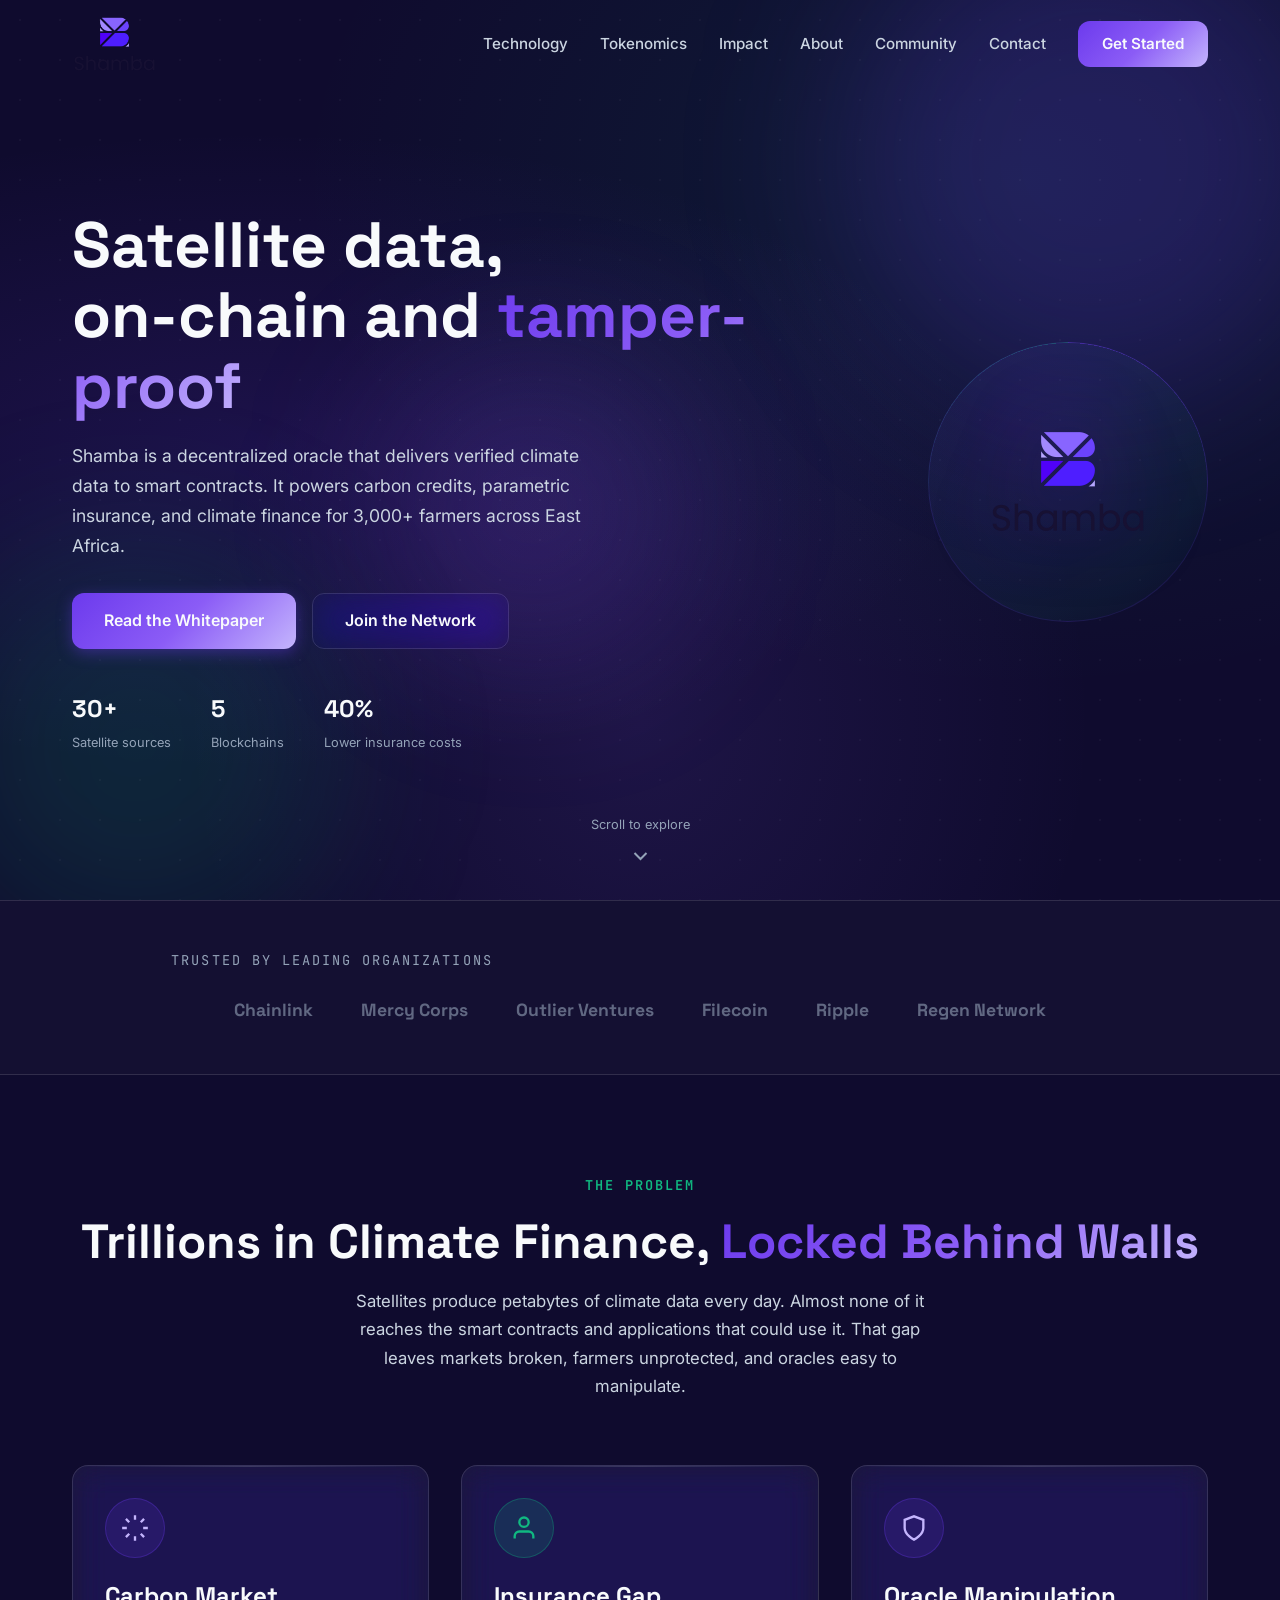
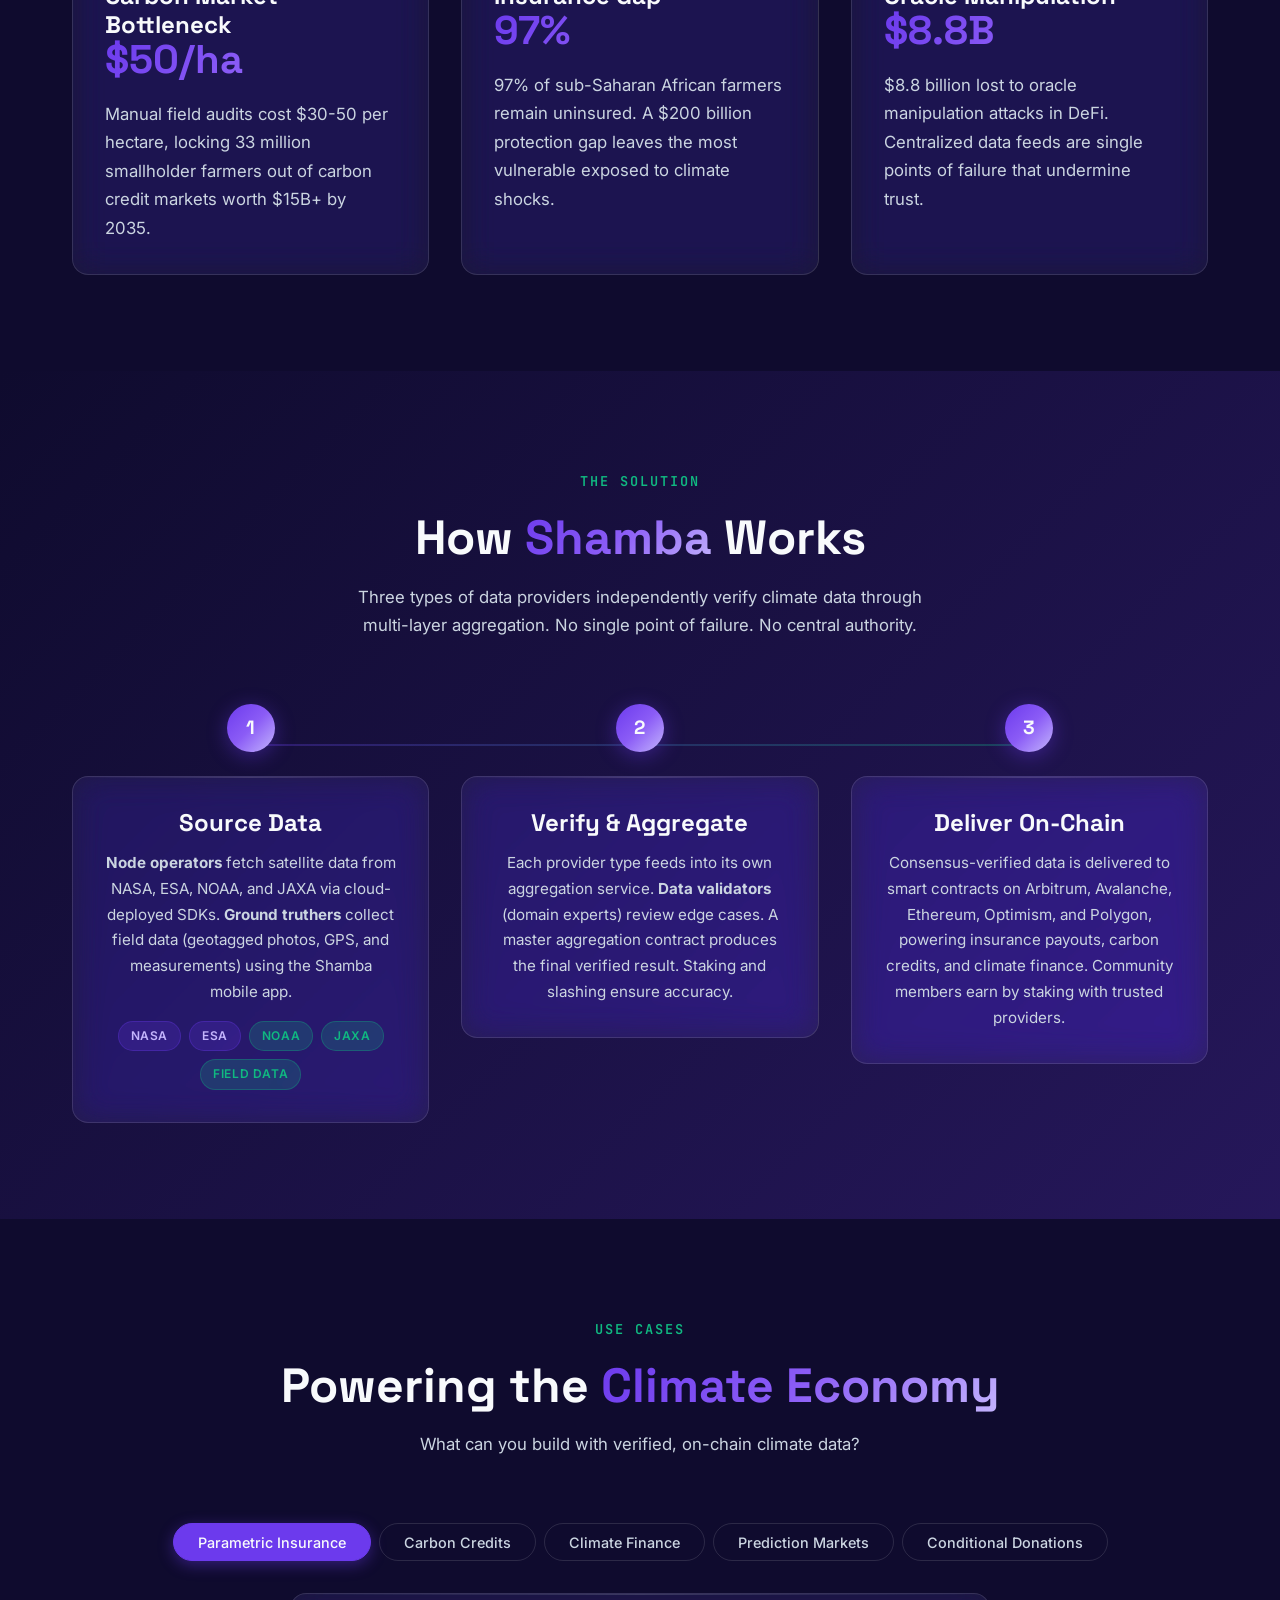
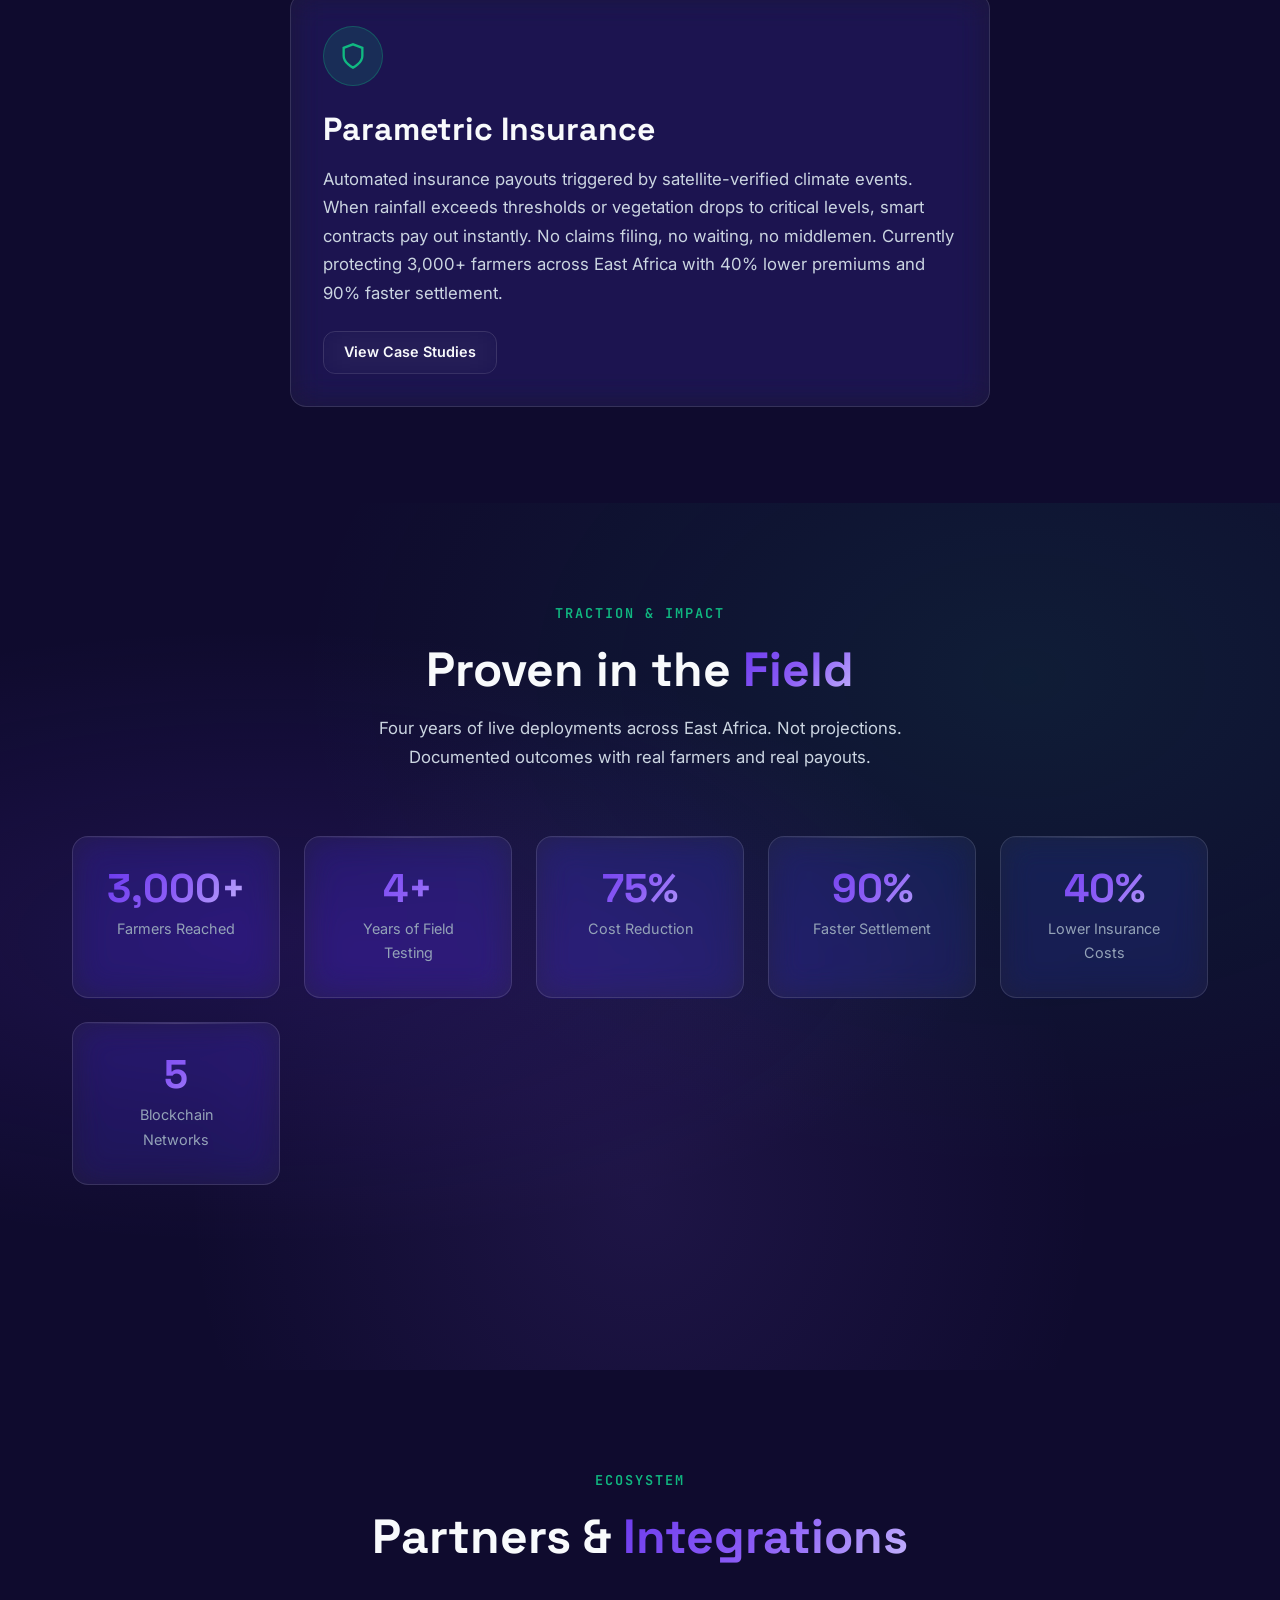
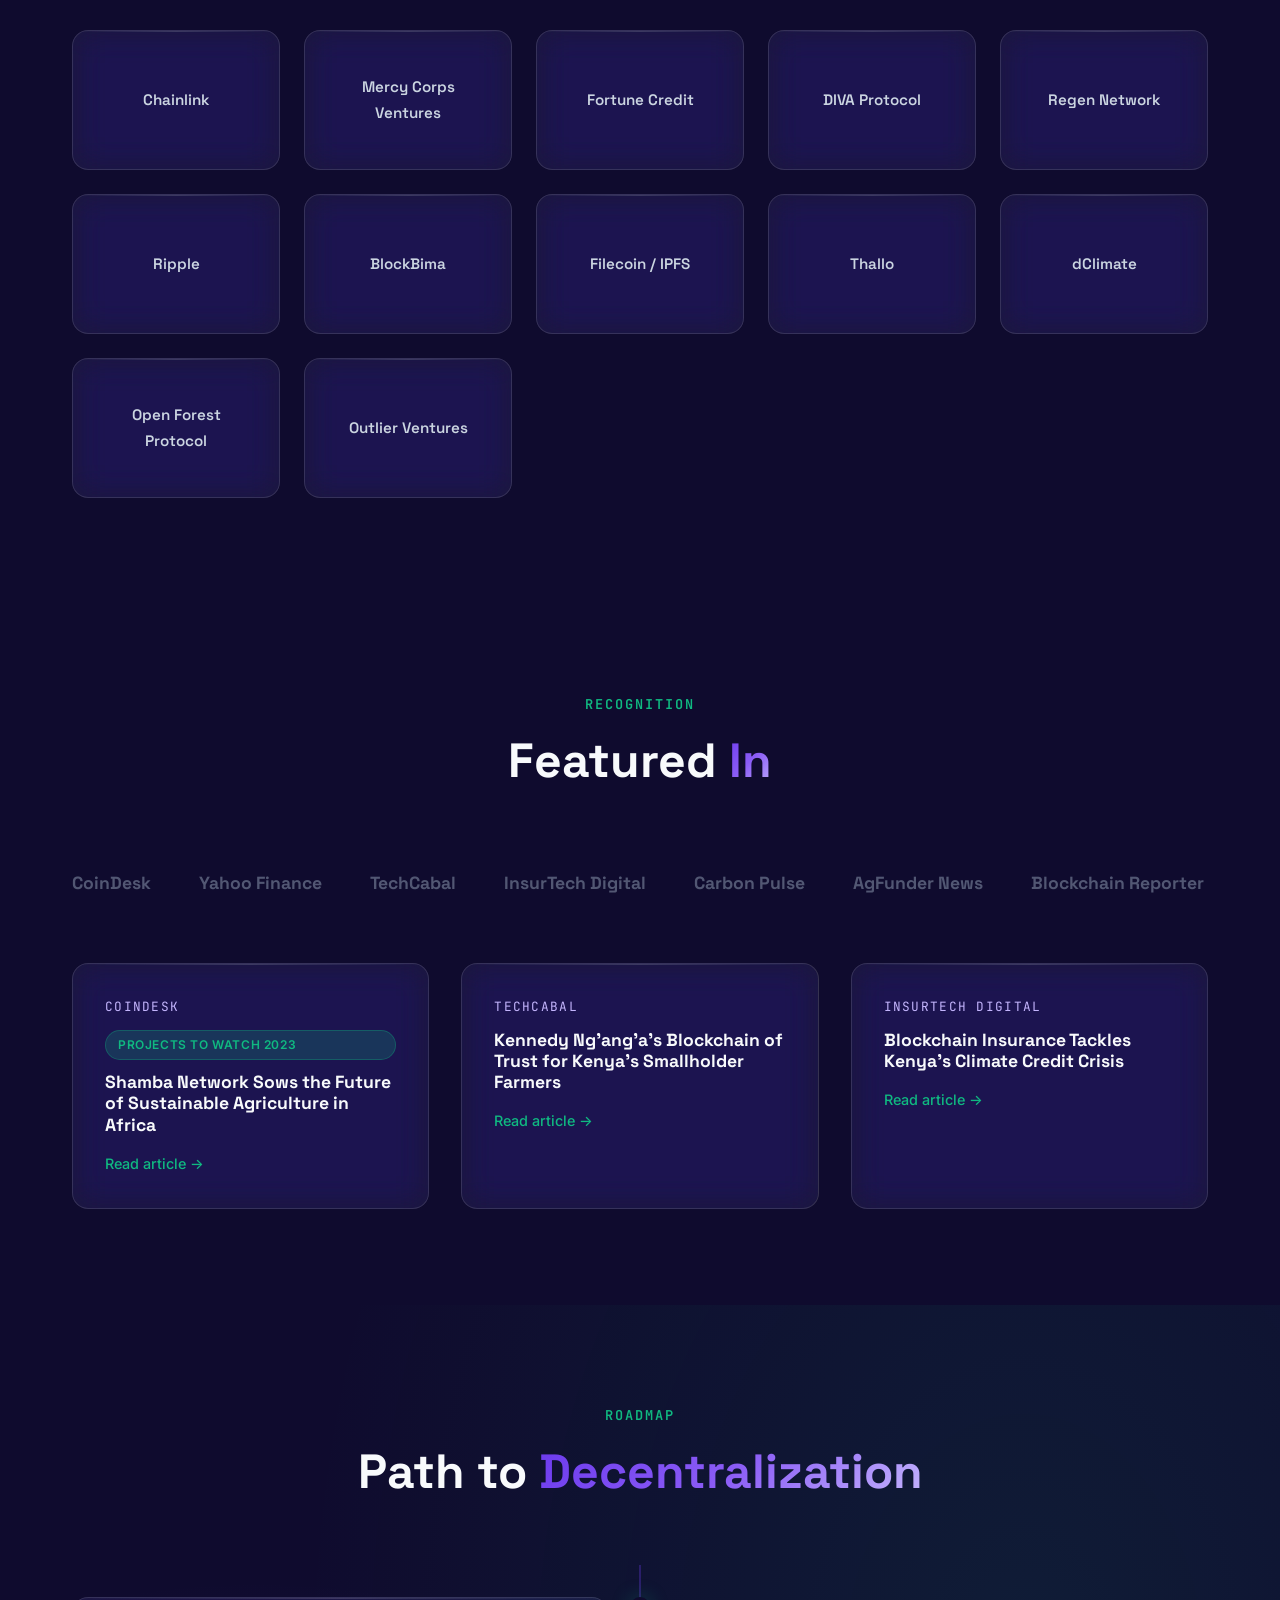
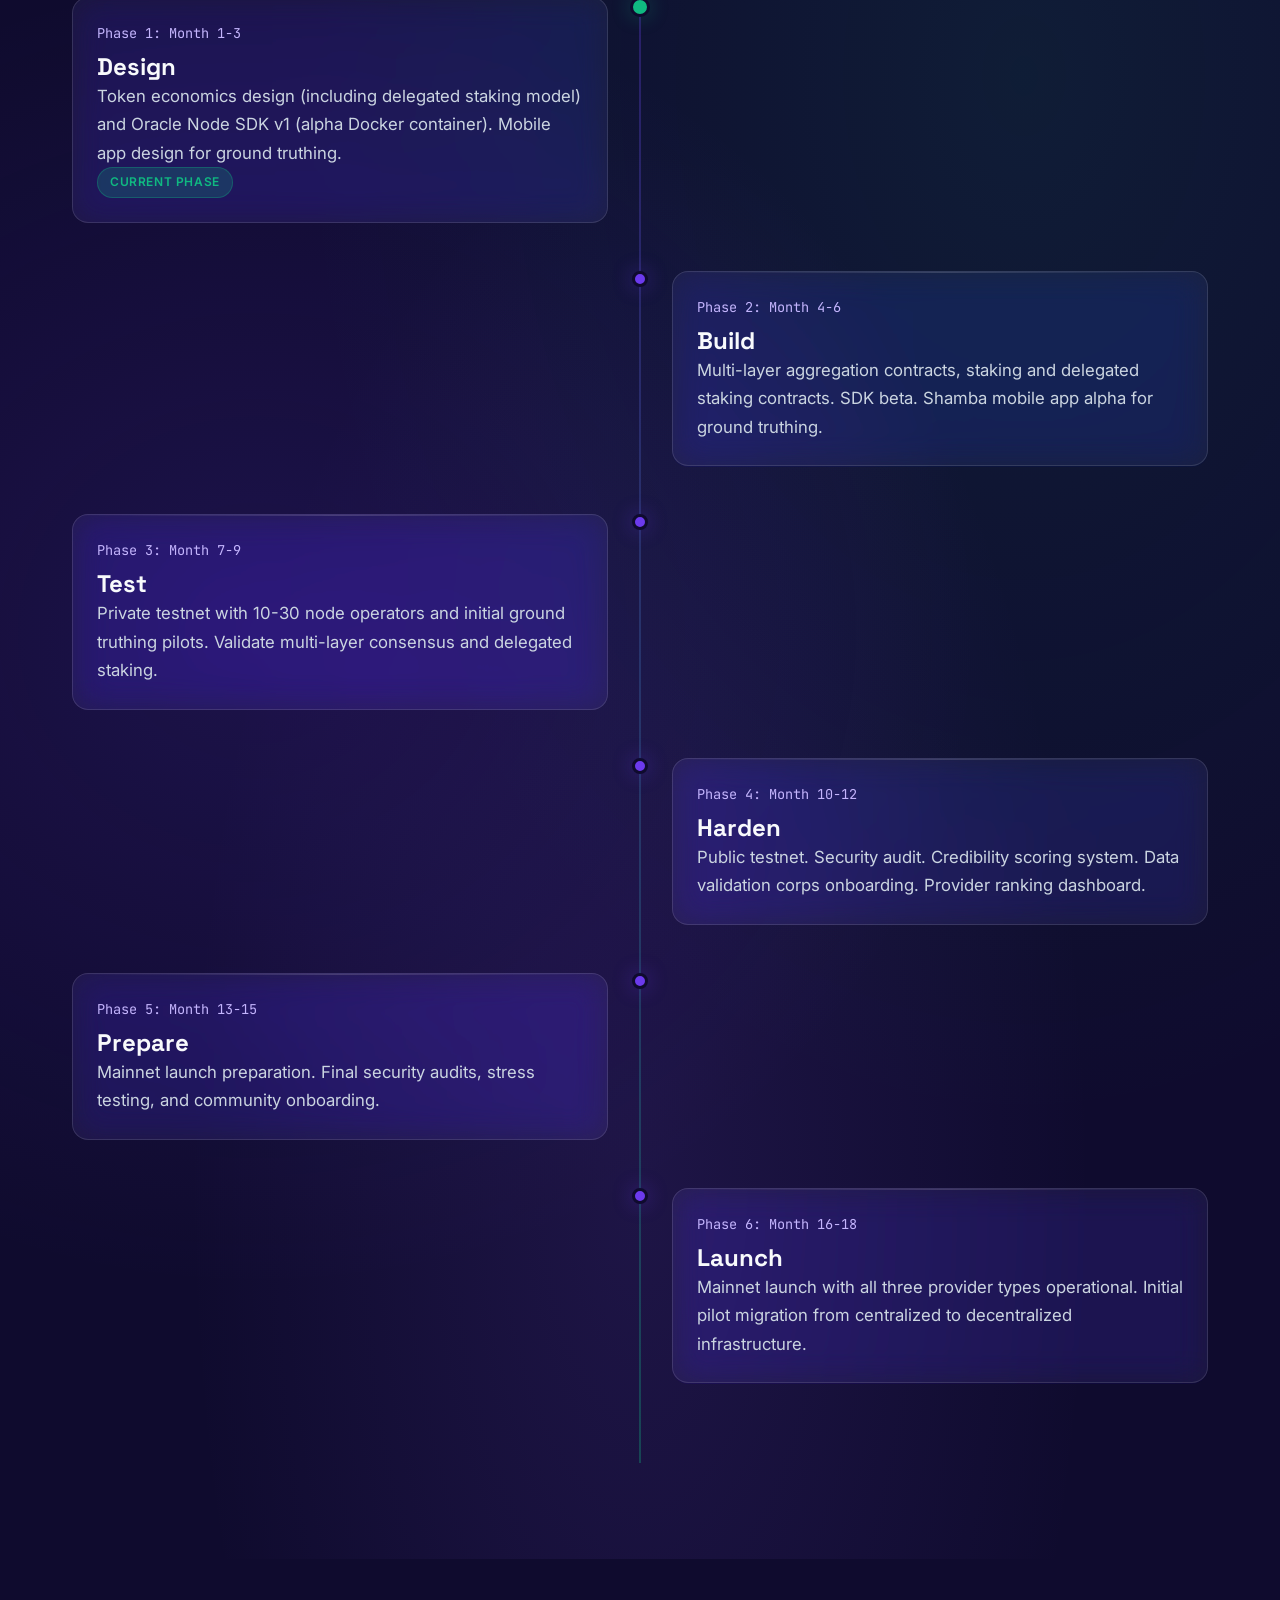
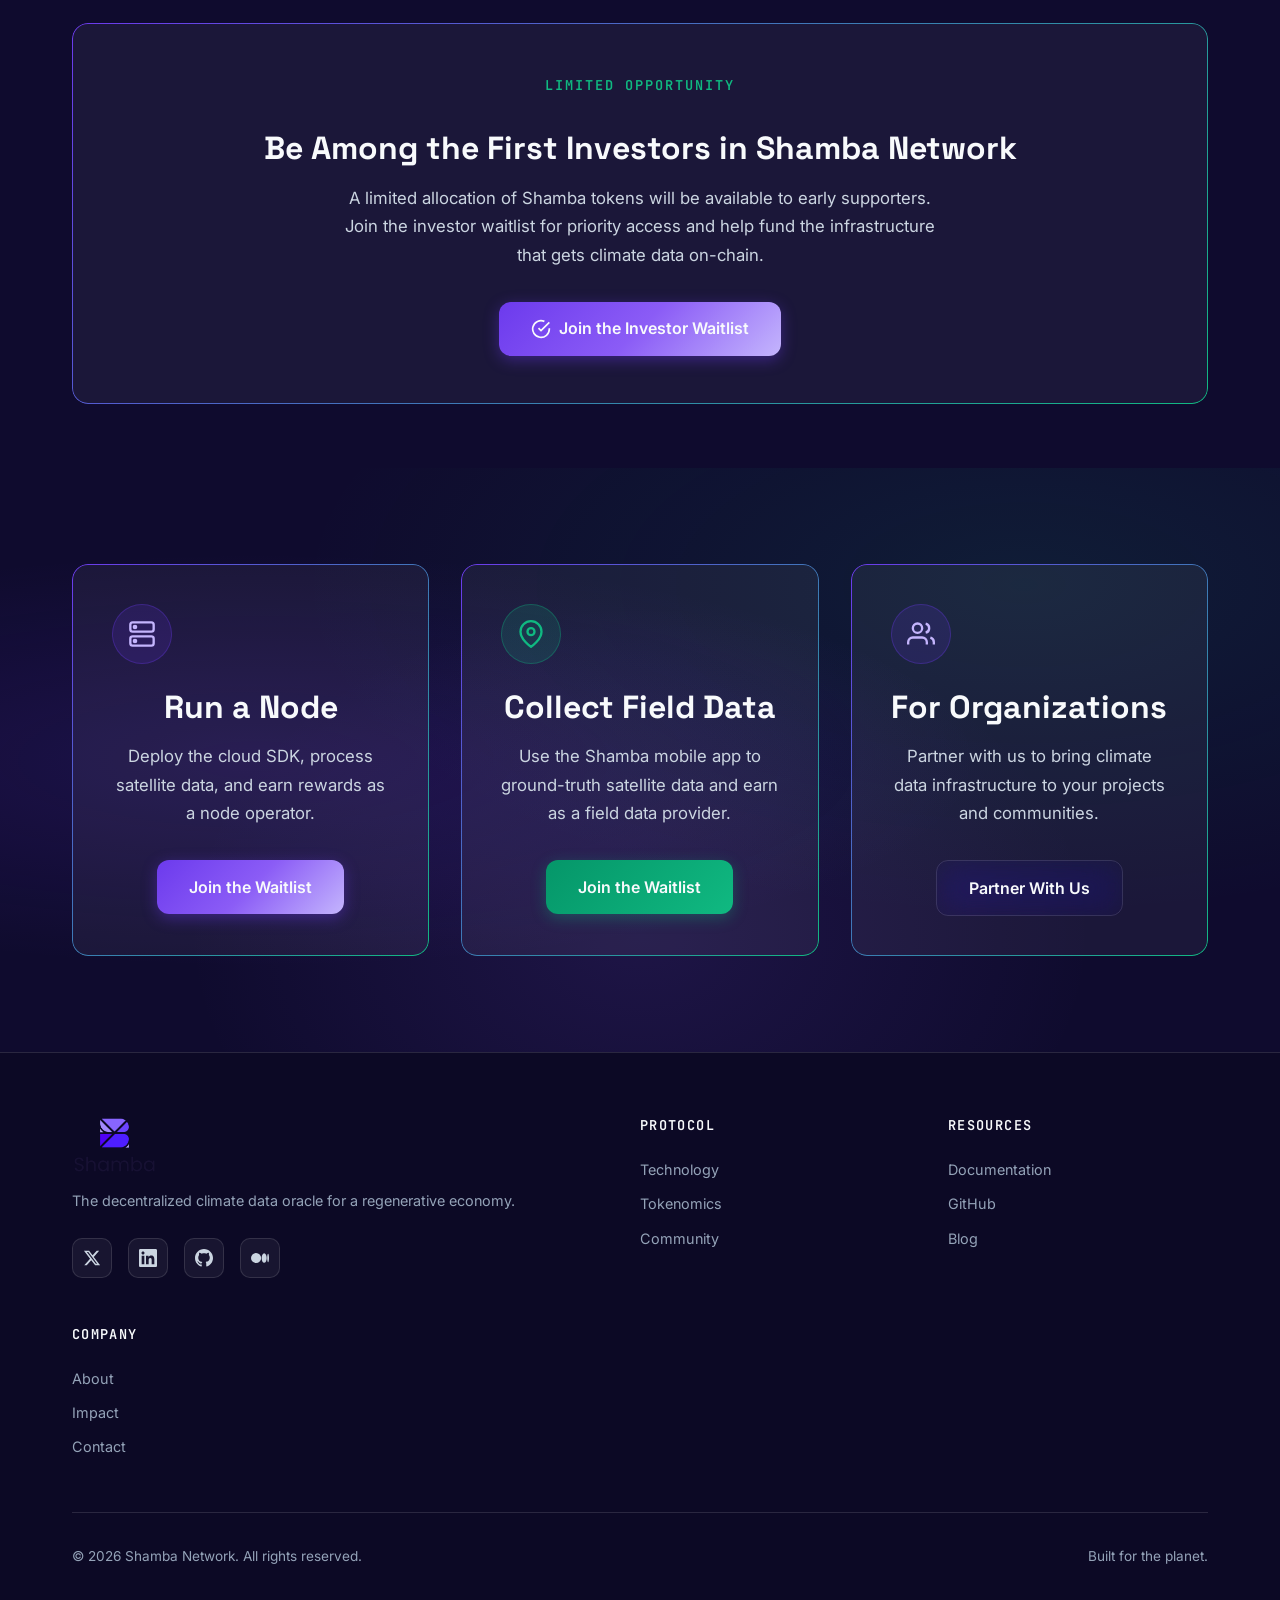
==== commit 5752b876: "Redesign hero with tighter layout, ring logo, and stats bar Rewrote hero copy to be shorter and punc" ====
--- a/index.html
+++ b/index.html
@@ -53,22 +53,31 @@
 
     <div class="hero-split">
       <div class="hero-content">
-        <span class="section-label">Decentralized Climate Data Oracle</span>
-        <h1>Verifiable Earth Data for a <span class="text-gradient">Regenerative Economy</span></h1>
-        <p>Shamba Network gets satellite data on-chain in a way nobody can tamper with. The result: carbon credits, parametric insurance, and climate finance that actually work, powered by a decentralized oracle network you can join.</p>
+        <h1>Satellite data,<br>on-chain and <span class="text-gradient">tamper-proof</span></h1>
+        <p>Shamba is a decentralized oracle that delivers verified climate data to smart contracts. It powers carbon credits, parametric insurance, and climate finance for 3,000+ farmers across East Africa.</p>
         <div class="btn-group">
-          <a href="#whitepaper" class="btn btn-primary">
-            <svg width="20" height="20" viewBox="0 0 24 24" fill="none" stroke="currentColor" stroke-width="2"><path d="M14 2H6a2 2 0 0 0-2 2v16a2 2 0 0 0 2 2h12a2 2 0 0 0 2-2V8z"/><polyline points="14 2 14 8 20 8"/><line x1="16" y1="13" x2="8" y2="13"/><line x1="16" y1="17" x2="8" y2="17"/></svg>
-            Read the Whitepaper
-          </a>
-          <a href="community.html#provider-waitlist" class="btn btn-secondary">
-            <svg width="20" height="20" viewBox="0 0 24 24" fill="none" stroke="currentColor" stroke-width="2"><path d="M17 21v-2a4 4 0 0 0-4-4H5a4 4 0 0 0-4 4v2"/><circle cx="9" cy="7" r="4"/><path d="M23 21v-2a4 4 0 0 0-3-3.87"/><path d="M16 3.13a4 4 0 0 1 0 7.75"/></svg>
-            Join the Network
-          </a>
+          <a href="#whitepaper" class="btn btn-primary">Read the Whitepaper</a>
+          <a href="community.html#provider-waitlist" class="btn btn-secondary">Join the Network</a>
+        </div>
+        <div class="hero-stats">
+          <div class="hero-stat">
+            <span class="hero-stat-value">30+</span>
+            <span class="hero-stat-label">Satellite sources</span>
+          </div>
+          <div class="hero-stat">
+            <span class="hero-stat-value">5</span>
+            <span class="hero-stat-label">Blockchains</span>
+          </div>
+          <div class="hero-stat">
+            <span class="hero-stat-value">40%</span>
+            <span class="hero-stat-label">Lower insurance costs</span>
+          </div>
         </div>
       </div>
       <div class="hero-brand">
-        <img src="images/shamba-logo.png" alt="Shamba Network" class="hero-logo">
+        <div class="hero-logo-ring">
+          <img src="images/shamba-logo.png" alt="Shamba Network" class="hero-logo">
+        </div>
       </div>
     </div>
 
--- a/css/styles.css
+++ b/css/styles.css
@@ -515,7 +515,7 @@
   z-index: 2;
   display: flex;
   align-items: center;
-  gap: 4rem;
+  gap: 6rem;
   max-width: 1200px;
   width: 100%;
   padding: 0 2rem;
@@ -524,6 +524,7 @@
 .hero-content {
   flex: 1;
   text-align: left;
+  min-width: 0;
 }
 
 .hero-brand {
@@ -533,30 +534,80 @@
   justify-content: center;
 }
 
+.hero-logo-ring {
+  width: 280px;
+  height: 280px;
+  border-radius: 50%;
+  background: radial-gradient(circle at 30% 30%, rgba(108, 58, 237, 0.12), rgba(16, 185, 129, 0.06) 70%, transparent);
+  border: 1px solid rgba(108, 58, 237, 0.15);
+  display: flex;
+  align-items: center;
+  justify-content: center;
+  position: relative;
+  animation: heroRingSpin 20s linear infinite;
+}
+
+.hero-logo-ring::before {
+  content: '';
+  position: absolute;
+  inset: -1px;
+  border-radius: 50%;
+  background: conic-gradient(from 0deg, rgba(108, 58, 237, 0.4), transparent 30%, transparent 70%, rgba(16, 185, 129, 0.3));
+  -webkit-mask: radial-gradient(farthest-side, transparent calc(100% - 1px), #fff calc(100% - 1px));
+  mask: radial-gradient(farthest-side, transparent calc(100% - 1px), #fff calc(100% - 1px));
+  animation: heroRingSpin 20s linear infinite reverse;
+}
+
+@keyframes heroRingSpin {
+  to { transform: rotate(360deg); }
+}
+
 .hero-logo {
-  width: 340px;
+  width: 160px;
   height: auto;
-  filter: drop-shadow(0 0 60px rgba(108, 58, 237, 0.3)) drop-shadow(0 0 120px rgba(108, 58, 237, 0.15));
-  animation: heroLogoPulse 4s ease-in-out infinite;
-}
-
-@keyframes heroLogoPulse {
-  0%, 100% { filter: drop-shadow(0 0 60px rgba(108, 58, 237, 0.3)) drop-shadow(0 0 120px rgba(108, 58, 237, 0.15)); transform: scale(1); }
-  50% { filter: drop-shadow(0 0 80px rgba(108, 58, 237, 0.4)) drop-shadow(0 0 160px rgba(108, 58, 237, 0.2)); transform: scale(1.03); }
+  filter: drop-shadow(0 0 40px rgba(108, 58, 237, 0.25));
+  animation: none;
 }
 
 .hero h1 {
-  margin-bottom: 1.5rem;
+  margin-bottom: 1.25rem;
+  line-height: 1.1;
 }
 
 .hero p {
-  font-size: 1.2rem;
-  margin: 0 0 2.5rem;
-  max-width: 600px;
+  font-size: 1.1rem;
+  margin: 0 0 2rem;
+  max-width: 520px;
+  line-height: 1.7;
+  color: var(--white-muted);
 }
 
 .hero .btn-group {
   justify-content: flex-start;
+  margin-bottom: 2.5rem;
+}
+
+.hero-stats {
+  display: flex;
+  gap: 2.5rem;
+}
+
+.hero-stat {
+  display: flex;
+  flex-direction: column;
+}
+
+.hero-stat-value {
+  font-family: var(--font-heading);
+  font-size: 1.5rem;
+  font-weight: 700;
+  color: var(--white);
+}
+
+.hero-stat-label {
+  font-size: 0.8rem;
+  color: var(--white-dim);
+  margin-top: 0.15rem;
 }
 
 /* Trust Bar */
--- a/css/responsive.css
+++ b/css/responsive.css
@@ -93,13 +93,12 @@
   /* Hero */
   .hero {
     padding: 7rem 1.5rem 3rem;
-    min-height: 90vh;
+    min-height: auto;
   }
 
   .hero-split {
     flex-direction: column-reverse;
-    gap: 2rem;
-    text-align: center;
+    gap: 2.5rem;
   }
 
   .hero-content {
@@ -110,8 +109,13 @@
     justify-content: center;
   }
 
+  .hero-logo-ring {
+    width: 200px;
+    height: 200px;
+  }
+
   .hero-logo {
-    width: 220px;
+    width: 110px;
   }
 
   .hero h1 {
@@ -119,8 +123,12 @@
   }
 
   .hero p {
-    font-size: 1.05rem;
-    margin: 0 auto 2.5rem;
+    font-size: 1rem;
+    margin: 0 auto 2rem;
+  }
+
+  .hero-stats {
+    justify-content: center;
   }
 
   .btn-group {
@@ -215,6 +223,21 @@
     font-size: 1.8rem;
   }
 
+  .hero-stats {
+    flex-direction: column;
+    gap: 1rem;
+    align-items: center;
+  }
+
+  .hero-logo-ring {
+    width: 170px;
+    height: 170px;
+  }
+
+  .hero-logo {
+    width: 95px;
+  }
+
   h2 { font-size: 1.5rem; }
   h3 { font-size: 1.25rem; }
 
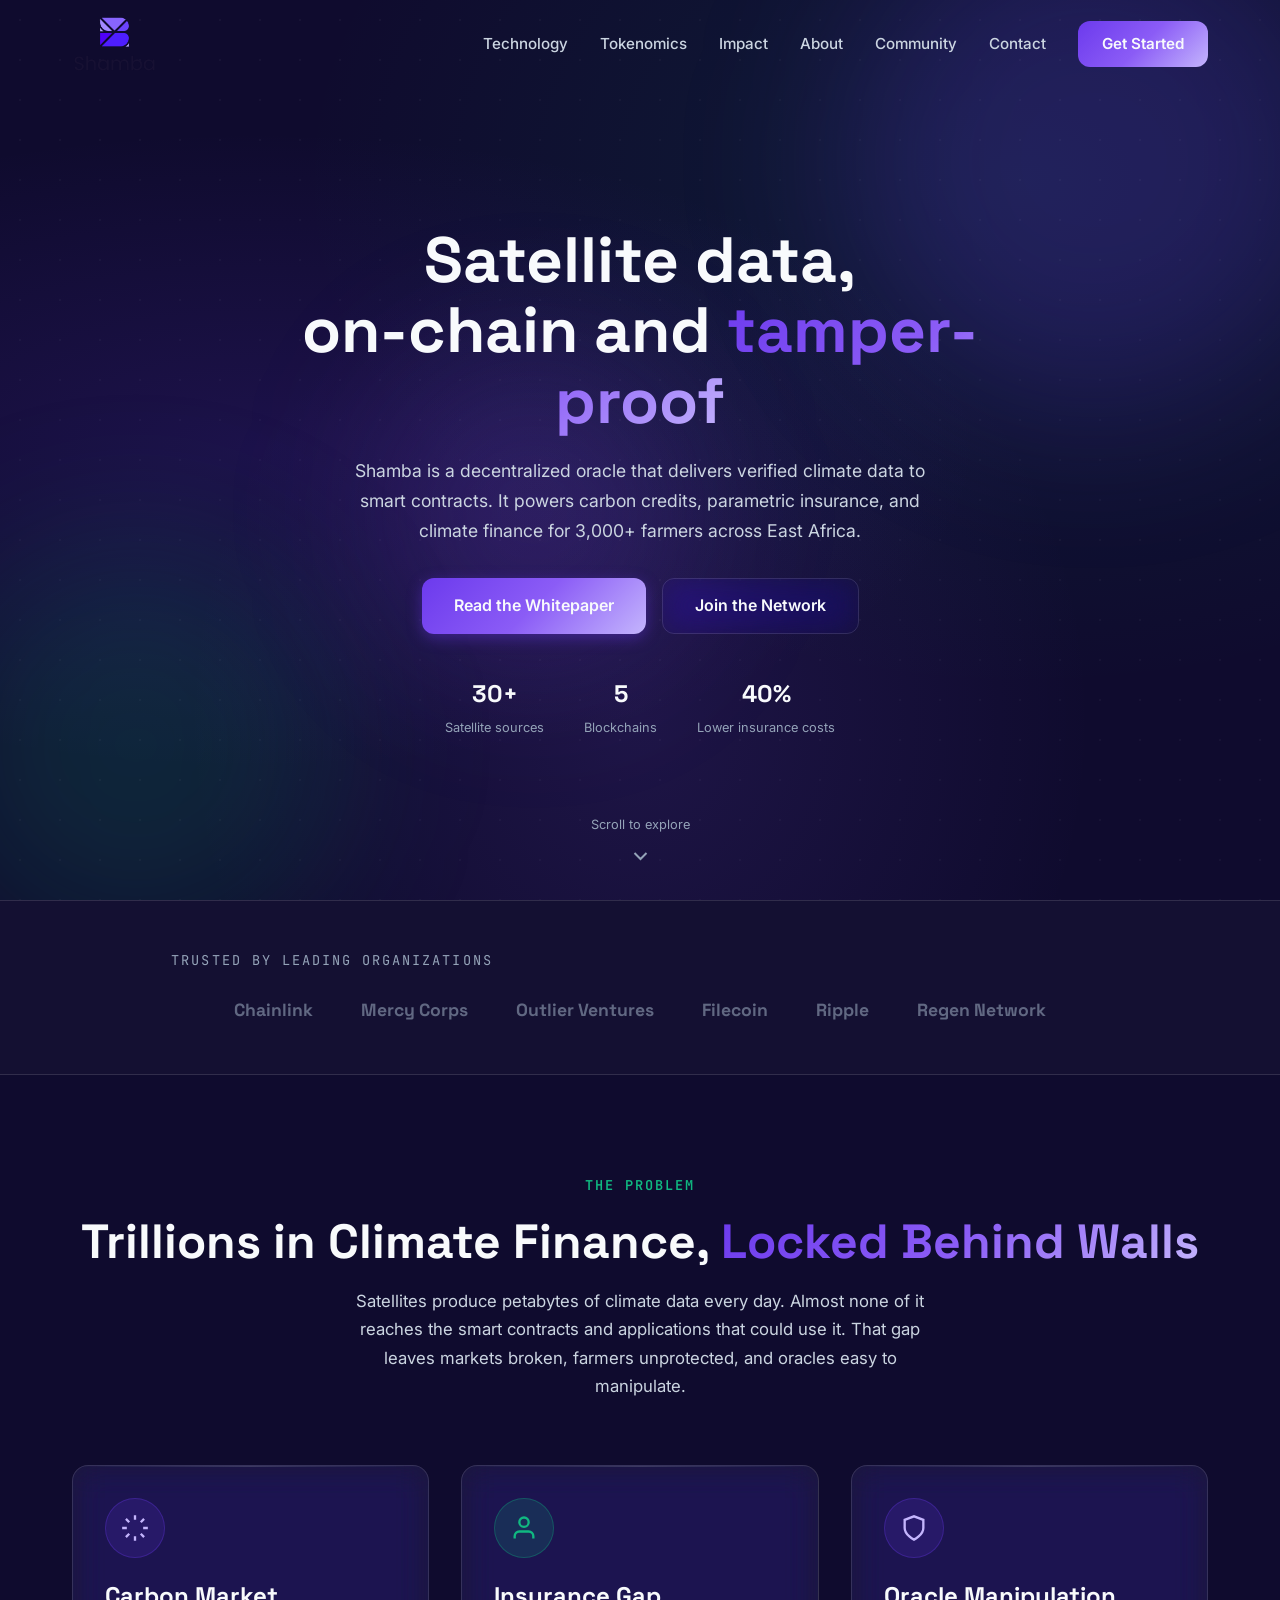
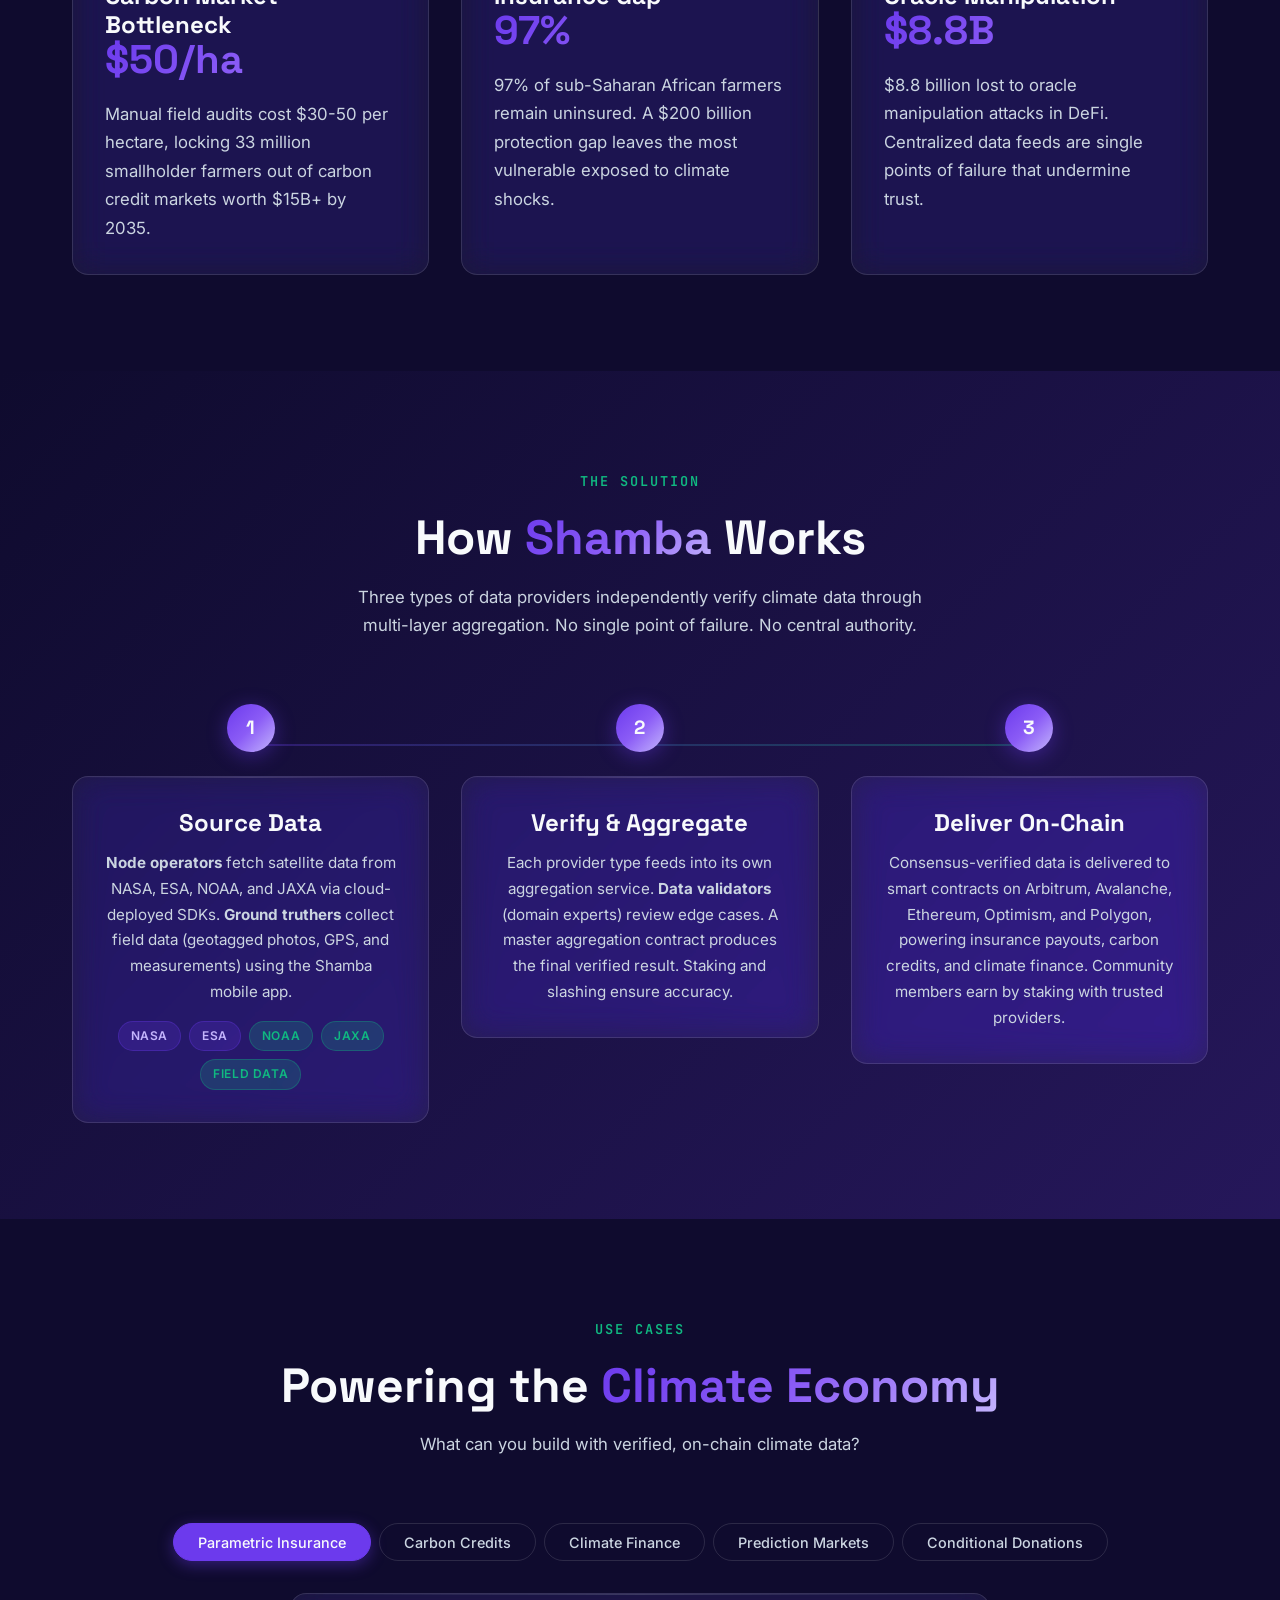
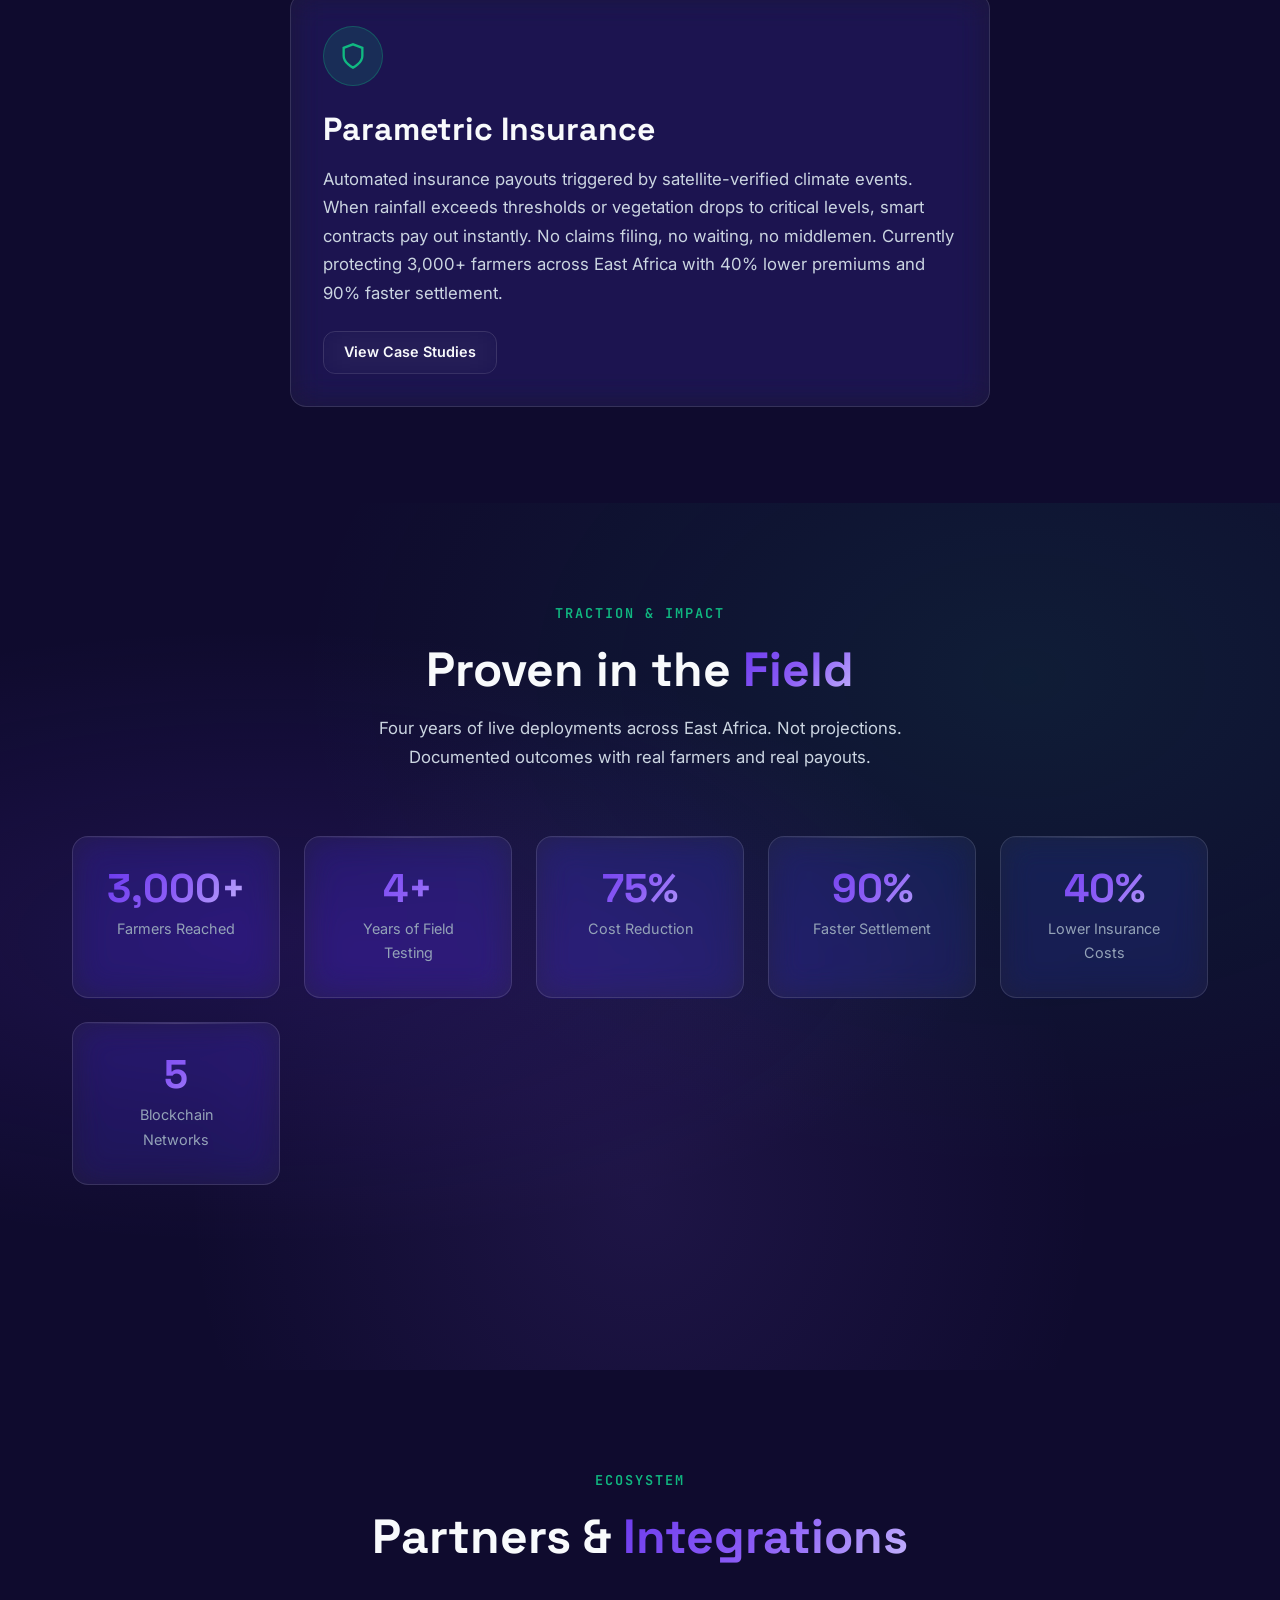
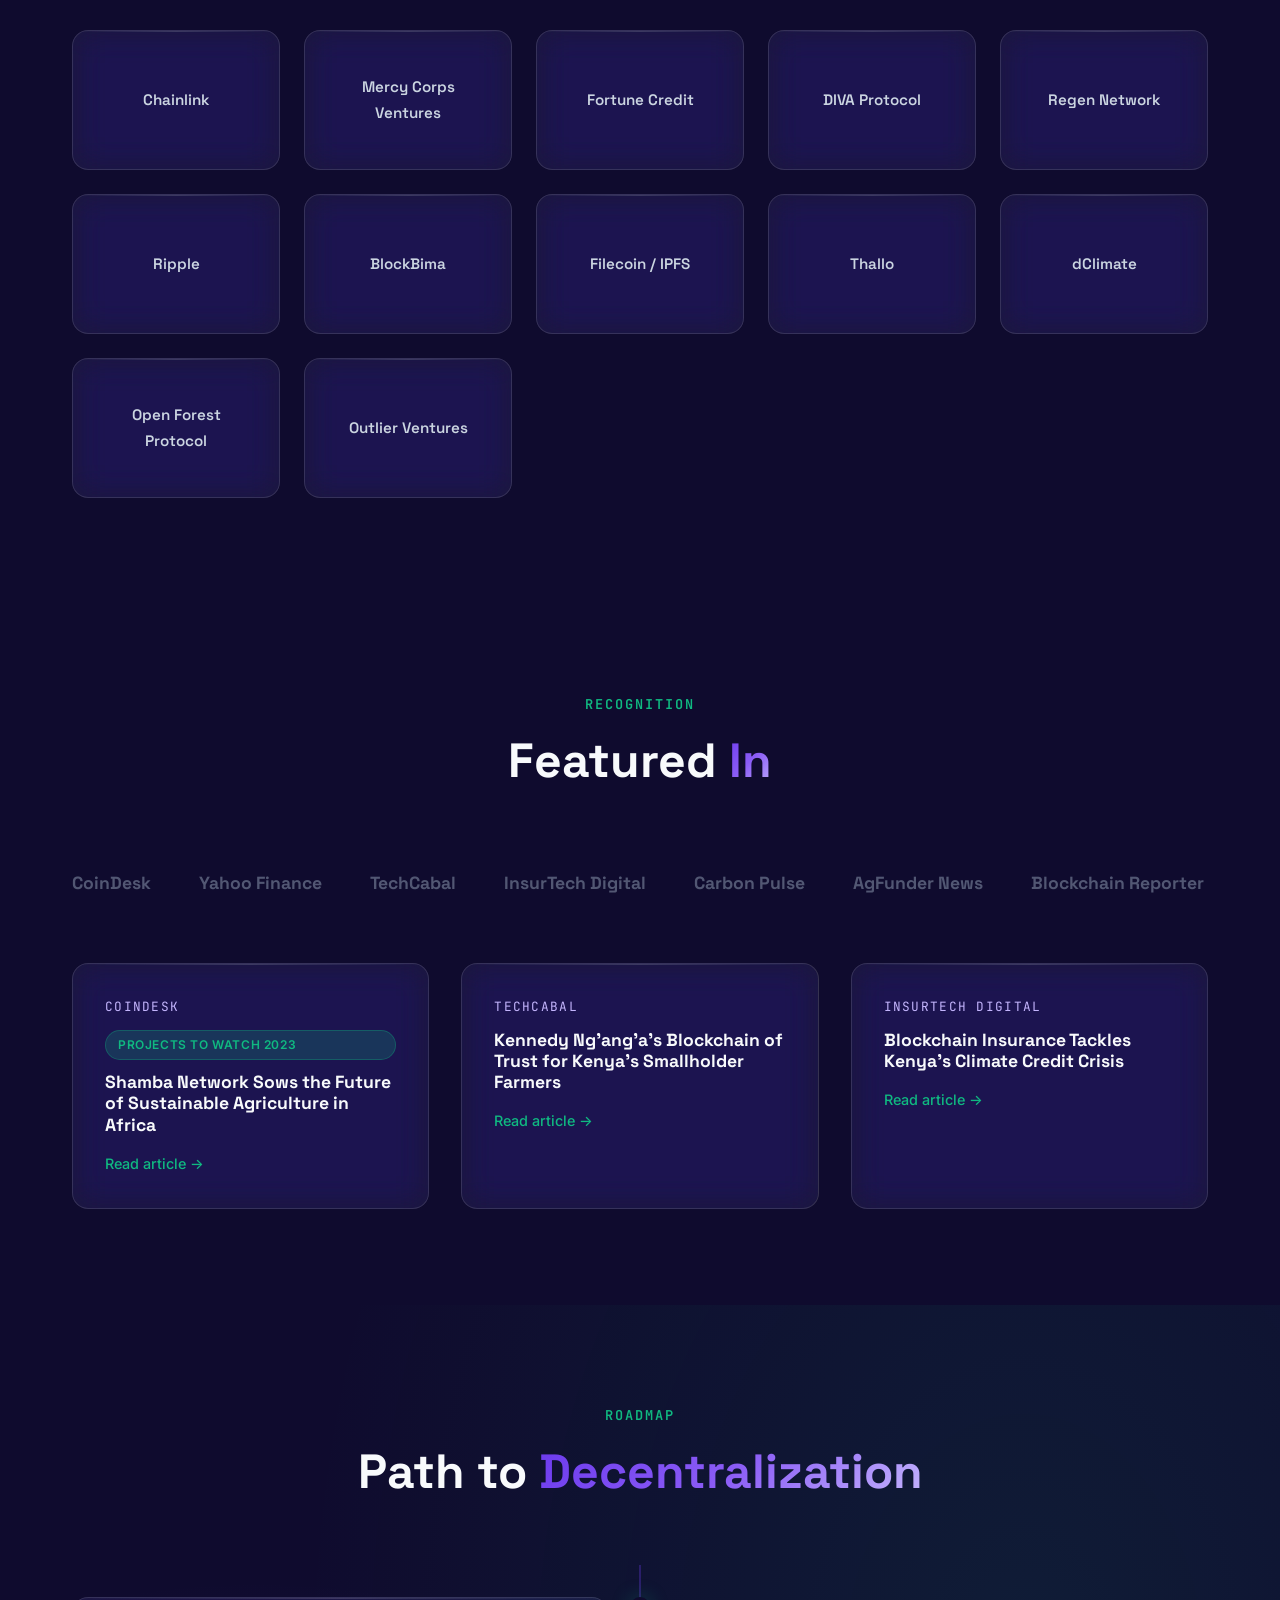
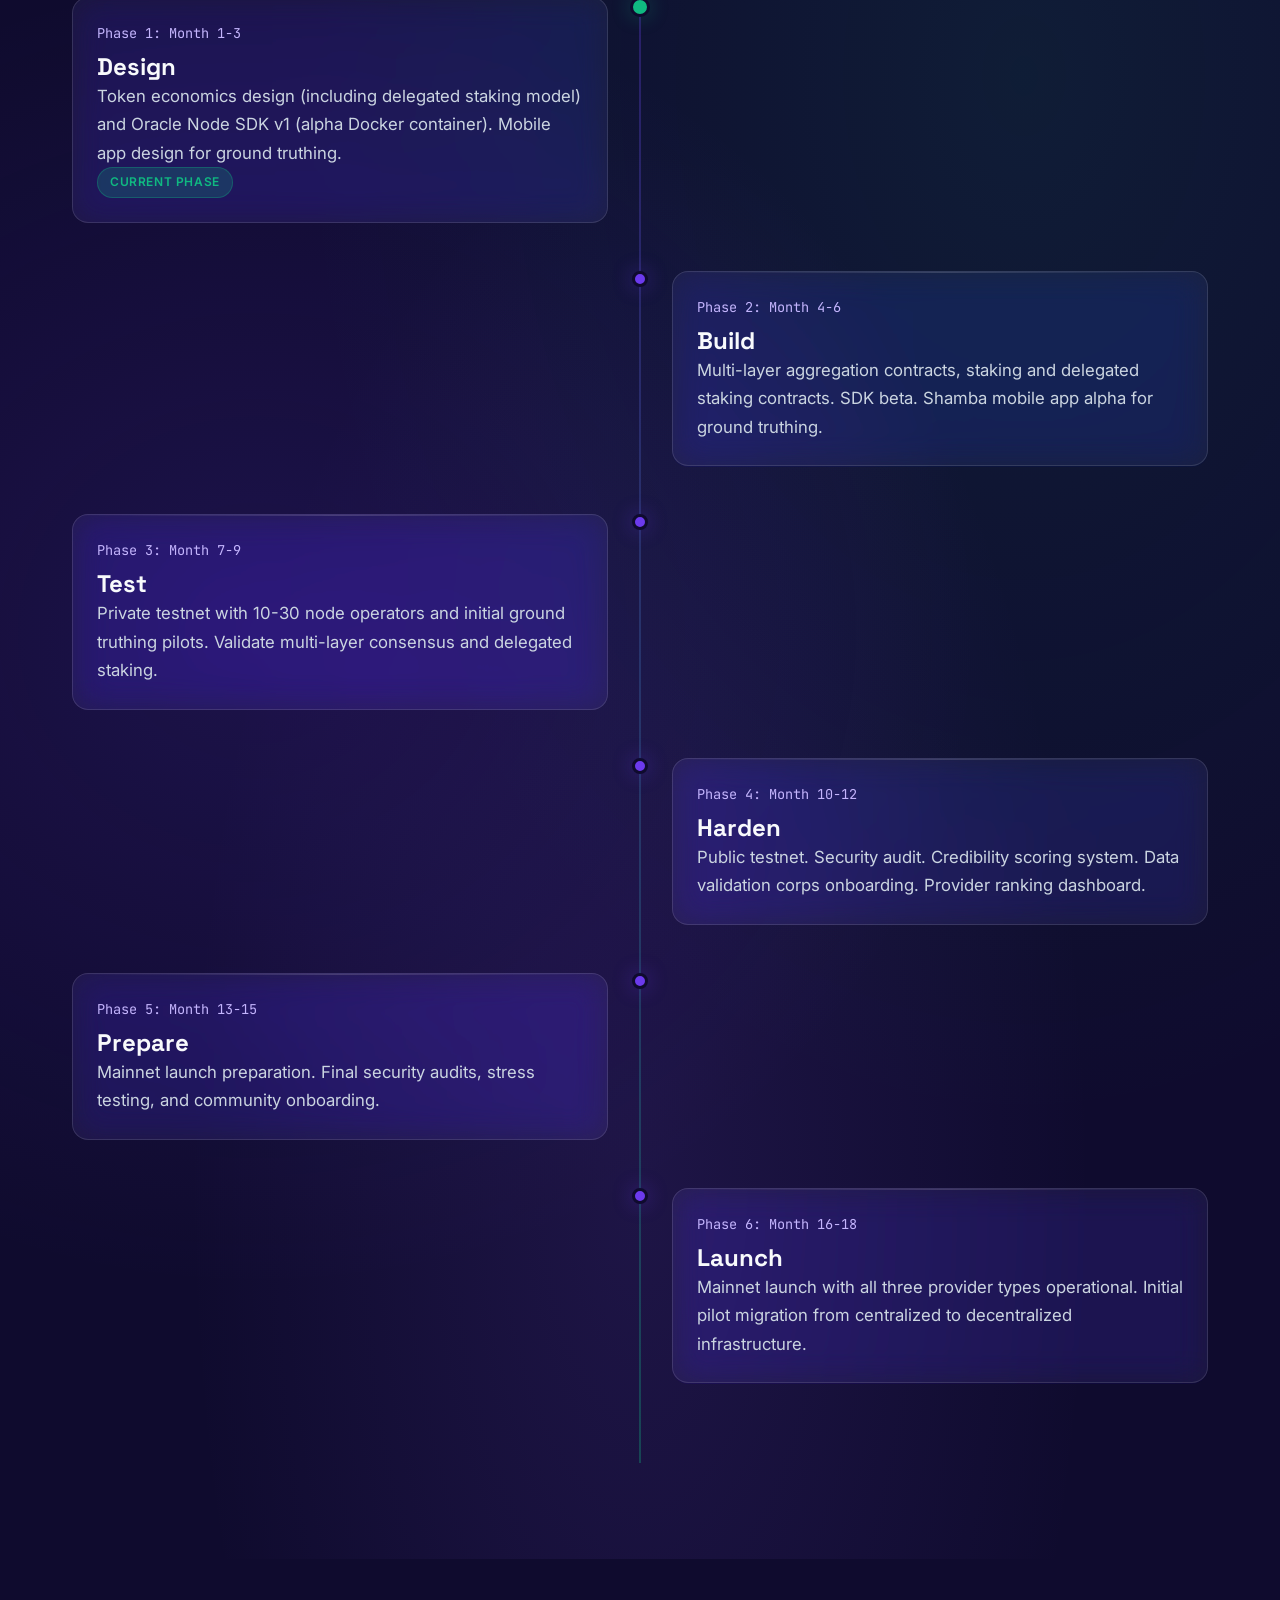
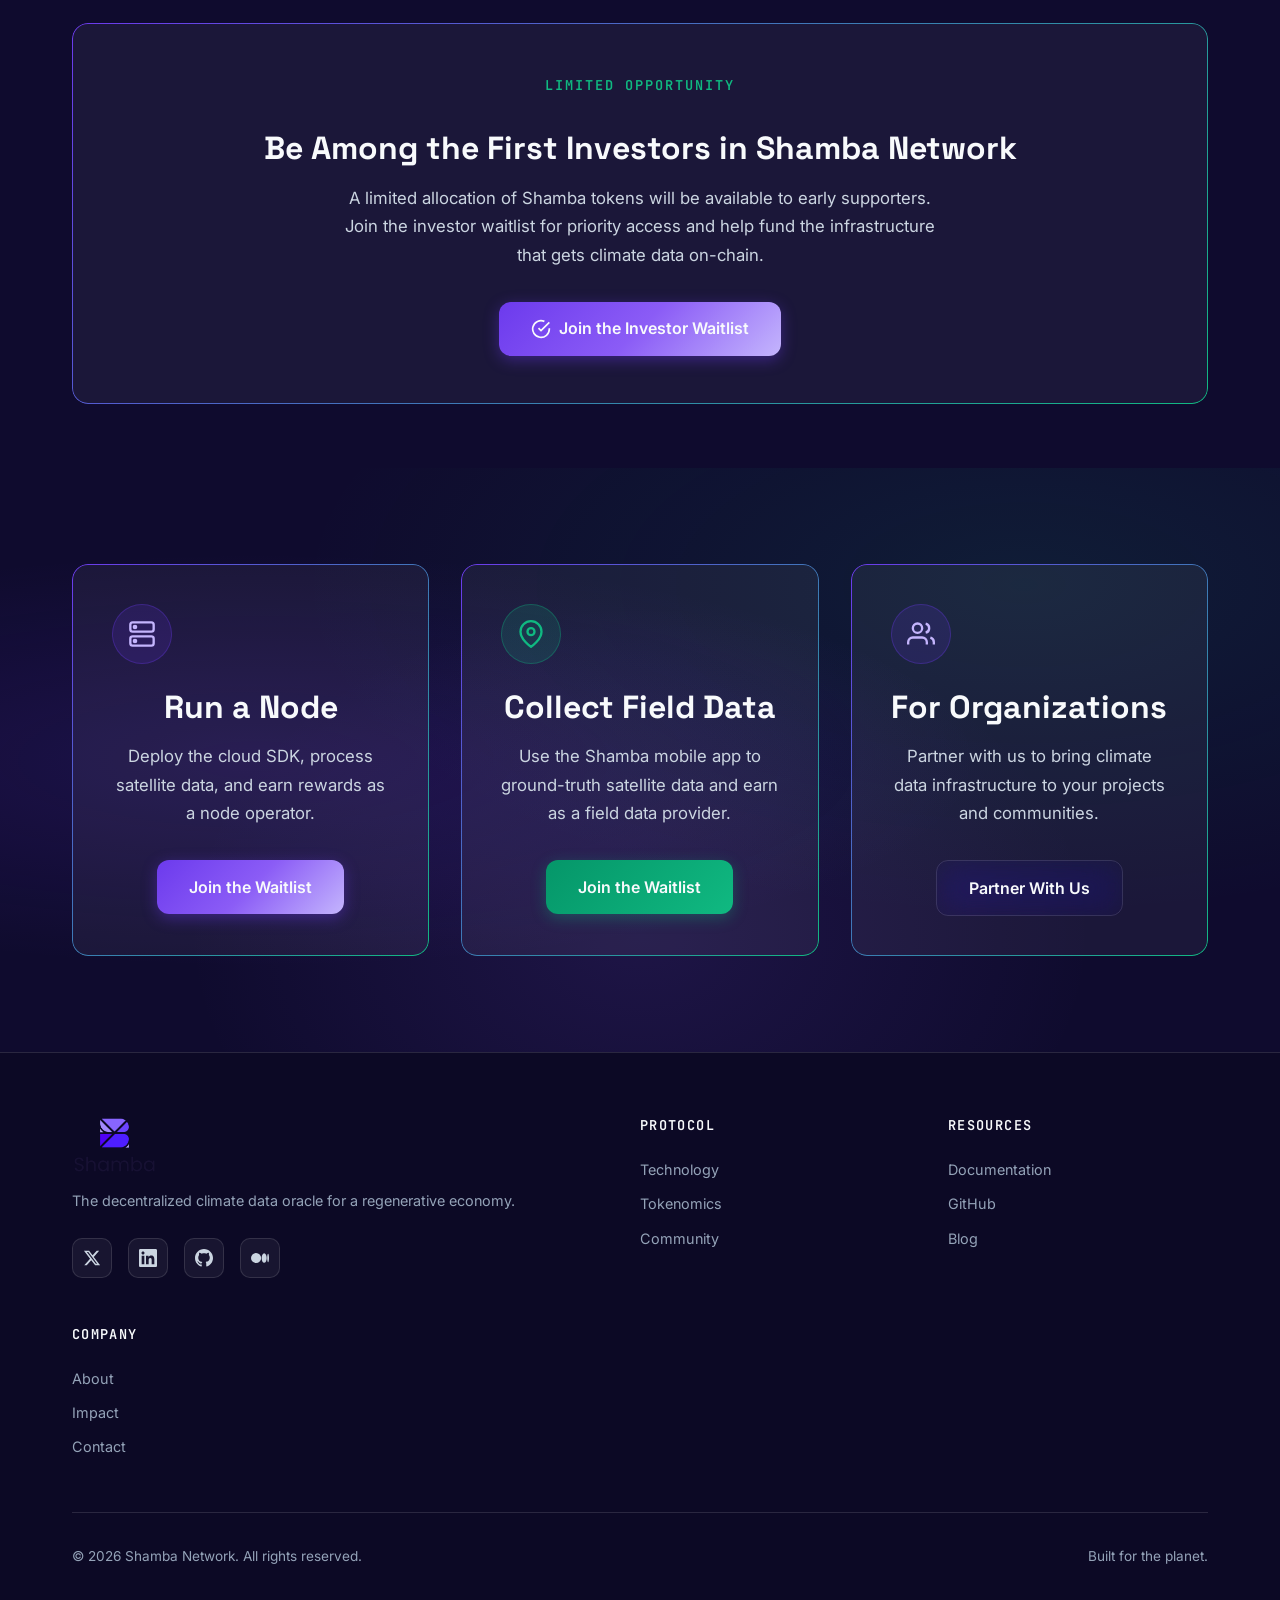
==== commit 014ded10: "Remove logo from hero, center layout Co-Authored-By: Claude Opus 4.6 <noreply@anthropic.com>" ====
--- a/index.html
+++ b/index.html
@@ -74,11 +74,6 @@
           </div>
         </div>
       </div>
-      <div class="hero-brand">
-        <div class="hero-logo-ring">
-          <img src="images/shamba-logo.png" alt="Shamba Network" class="hero-logo">
-        </div>
-      </div>
     </div>
 
     <div class="scroll-indicator">
--- a/css/styles.css
+++ b/css/styles.css
@@ -513,60 +513,13 @@
 .hero-split {
   position: relative;
   z-index: 2;
-  display: flex;
-  align-items: center;
-  gap: 6rem;
-  max-width: 1200px;
+  max-width: 800px;
   width: 100%;
   padding: 0 2rem;
 }
 
 .hero-content {
-  flex: 1;
-  text-align: left;
-  min-width: 0;
-}
-
-.hero-brand {
-  flex: 0 0 auto;
-  display: flex;
-  align-items: center;
-  justify-content: center;
-}
-
-.hero-logo-ring {
-  width: 280px;
-  height: 280px;
-  border-radius: 50%;
-  background: radial-gradient(circle at 30% 30%, rgba(108, 58, 237, 0.12), rgba(16, 185, 129, 0.06) 70%, transparent);
-  border: 1px solid rgba(108, 58, 237, 0.15);
-  display: flex;
-  align-items: center;
-  justify-content: center;
-  position: relative;
-  animation: heroRingSpin 20s linear infinite;
-}
-
-.hero-logo-ring::before {
-  content: '';
-  position: absolute;
-  inset: -1px;
-  border-radius: 50%;
-  background: conic-gradient(from 0deg, rgba(108, 58, 237, 0.4), transparent 30%, transparent 70%, rgba(16, 185, 129, 0.3));
-  -webkit-mask: radial-gradient(farthest-side, transparent calc(100% - 1px), #fff calc(100% - 1px));
-  mask: radial-gradient(farthest-side, transparent calc(100% - 1px), #fff calc(100% - 1px));
-  animation: heroRingSpin 20s linear infinite reverse;
-}
-
-@keyframes heroRingSpin {
-  to { transform: rotate(360deg); }
-}
-
-.hero-logo {
-  width: 160px;
-  height: auto;
-  filter: drop-shadow(0 0 40px rgba(108, 58, 237, 0.25));
-  animation: none;
+  text-align: center;
 }
 
 .hero h1 {
@@ -576,20 +529,21 @@
 
 .hero p {
   font-size: 1.1rem;
-  margin: 0 0 2rem;
-  max-width: 520px;
+  margin: 0 auto 2rem;
+  max-width: 600px;
   line-height: 1.7;
   color: var(--white-muted);
 }
 
 .hero .btn-group {
-  justify-content: flex-start;
+  justify-content: center;
   margin-bottom: 2.5rem;
 }
 
 .hero-stats {
   display: flex;
   gap: 2.5rem;
+  justify-content: center;
 }
 
 .hero-stat {
--- a/css/responsive.css
+++ b/css/responsive.css
@@ -96,39 +96,12 @@
     min-height: auto;
   }
 
-  .hero-split {
-    flex-direction: column-reverse;
-    gap: 2.5rem;
-  }
-
-  .hero-content {
-    text-align: center;
-  }
-
-  .hero .btn-group {
-    justify-content: center;
-  }
-
-  .hero-logo-ring {
-    width: 200px;
-    height: 200px;
-  }
-
-  .hero-logo {
-    width: 110px;
-  }
-
   .hero h1 {
     font-size: 2.2rem;
   }
 
   .hero p {
     font-size: 1rem;
-    margin: 0 auto 2rem;
-  }
-
-  .hero-stats {
-    justify-content: center;
   }
 
   .btn-group {
@@ -229,15 +202,6 @@
     align-items: center;
   }
 
-  .hero-logo-ring {
-    width: 170px;
-    height: 170px;
-  }
-
-  .hero-logo {
-    width: 95px;
-  }
-
   h2 { font-size: 1.5rem; }
   h3 { font-size: 1.25rem; }
 
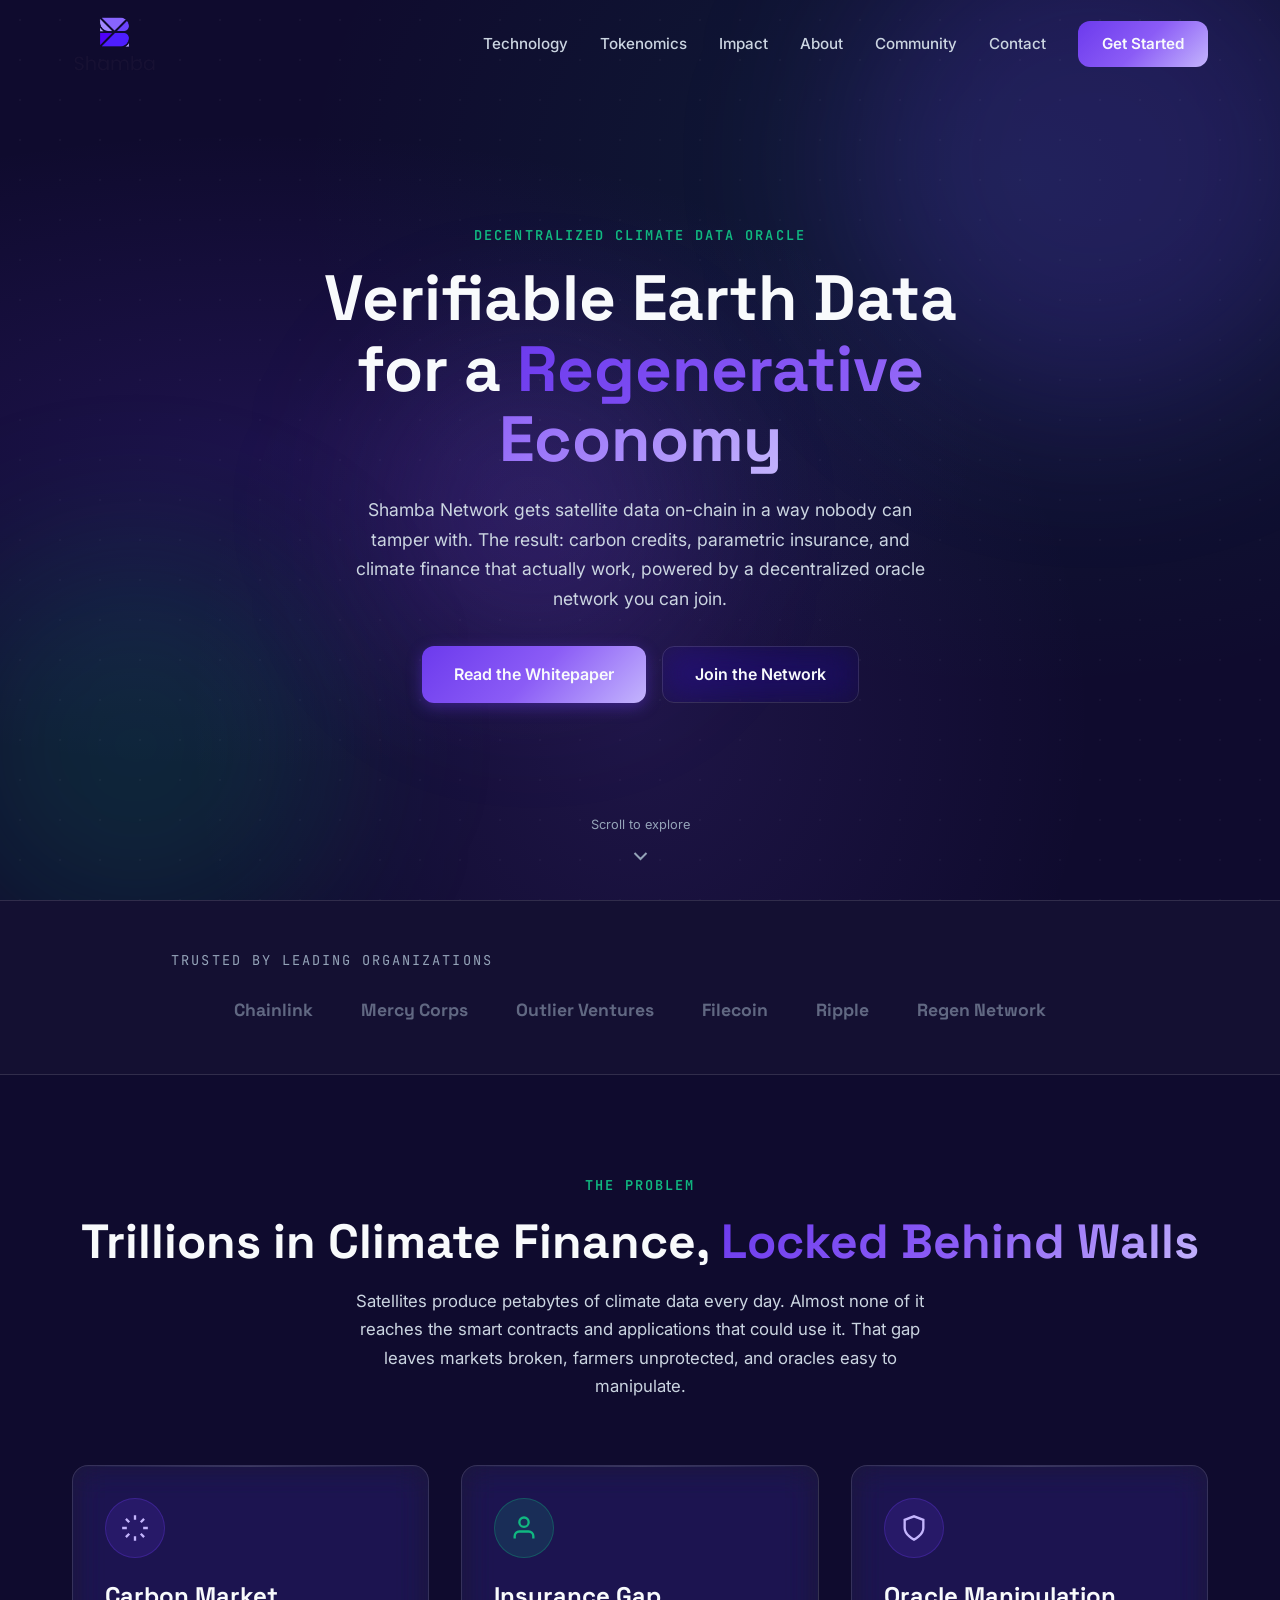
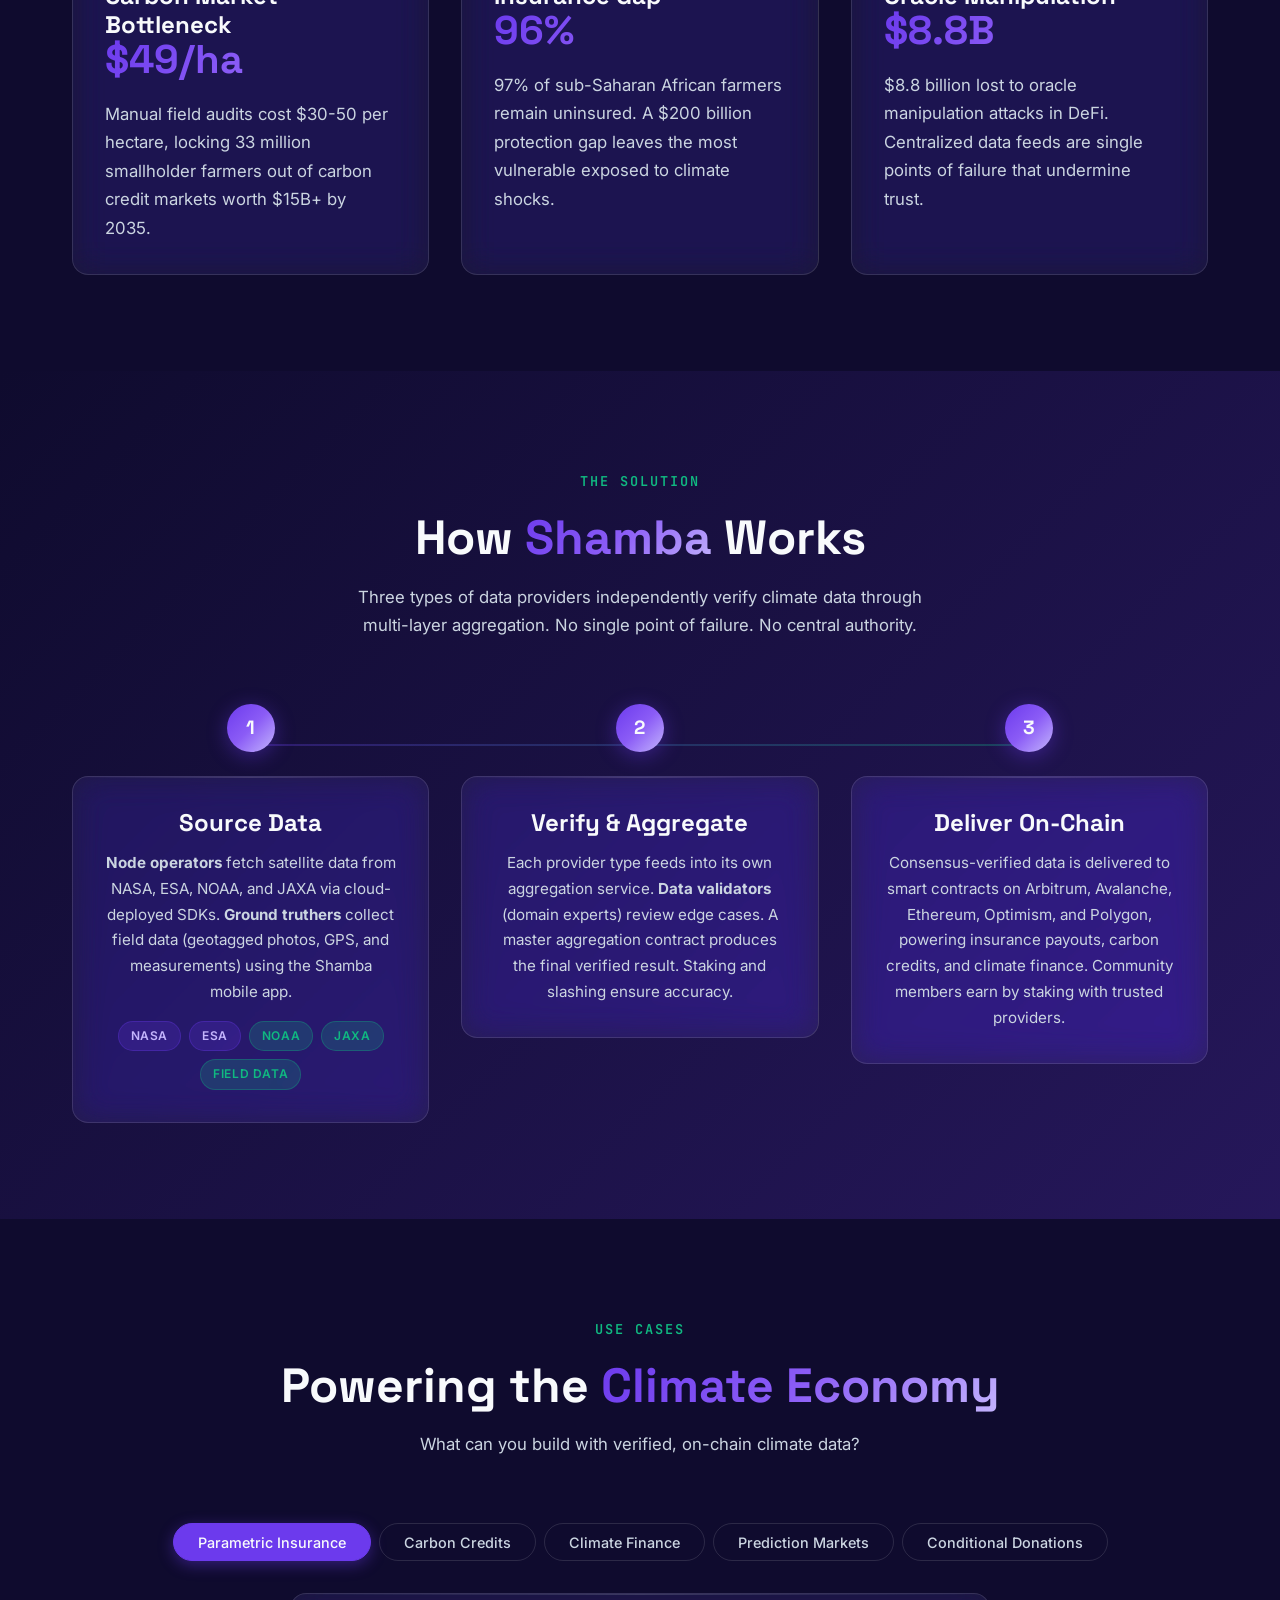
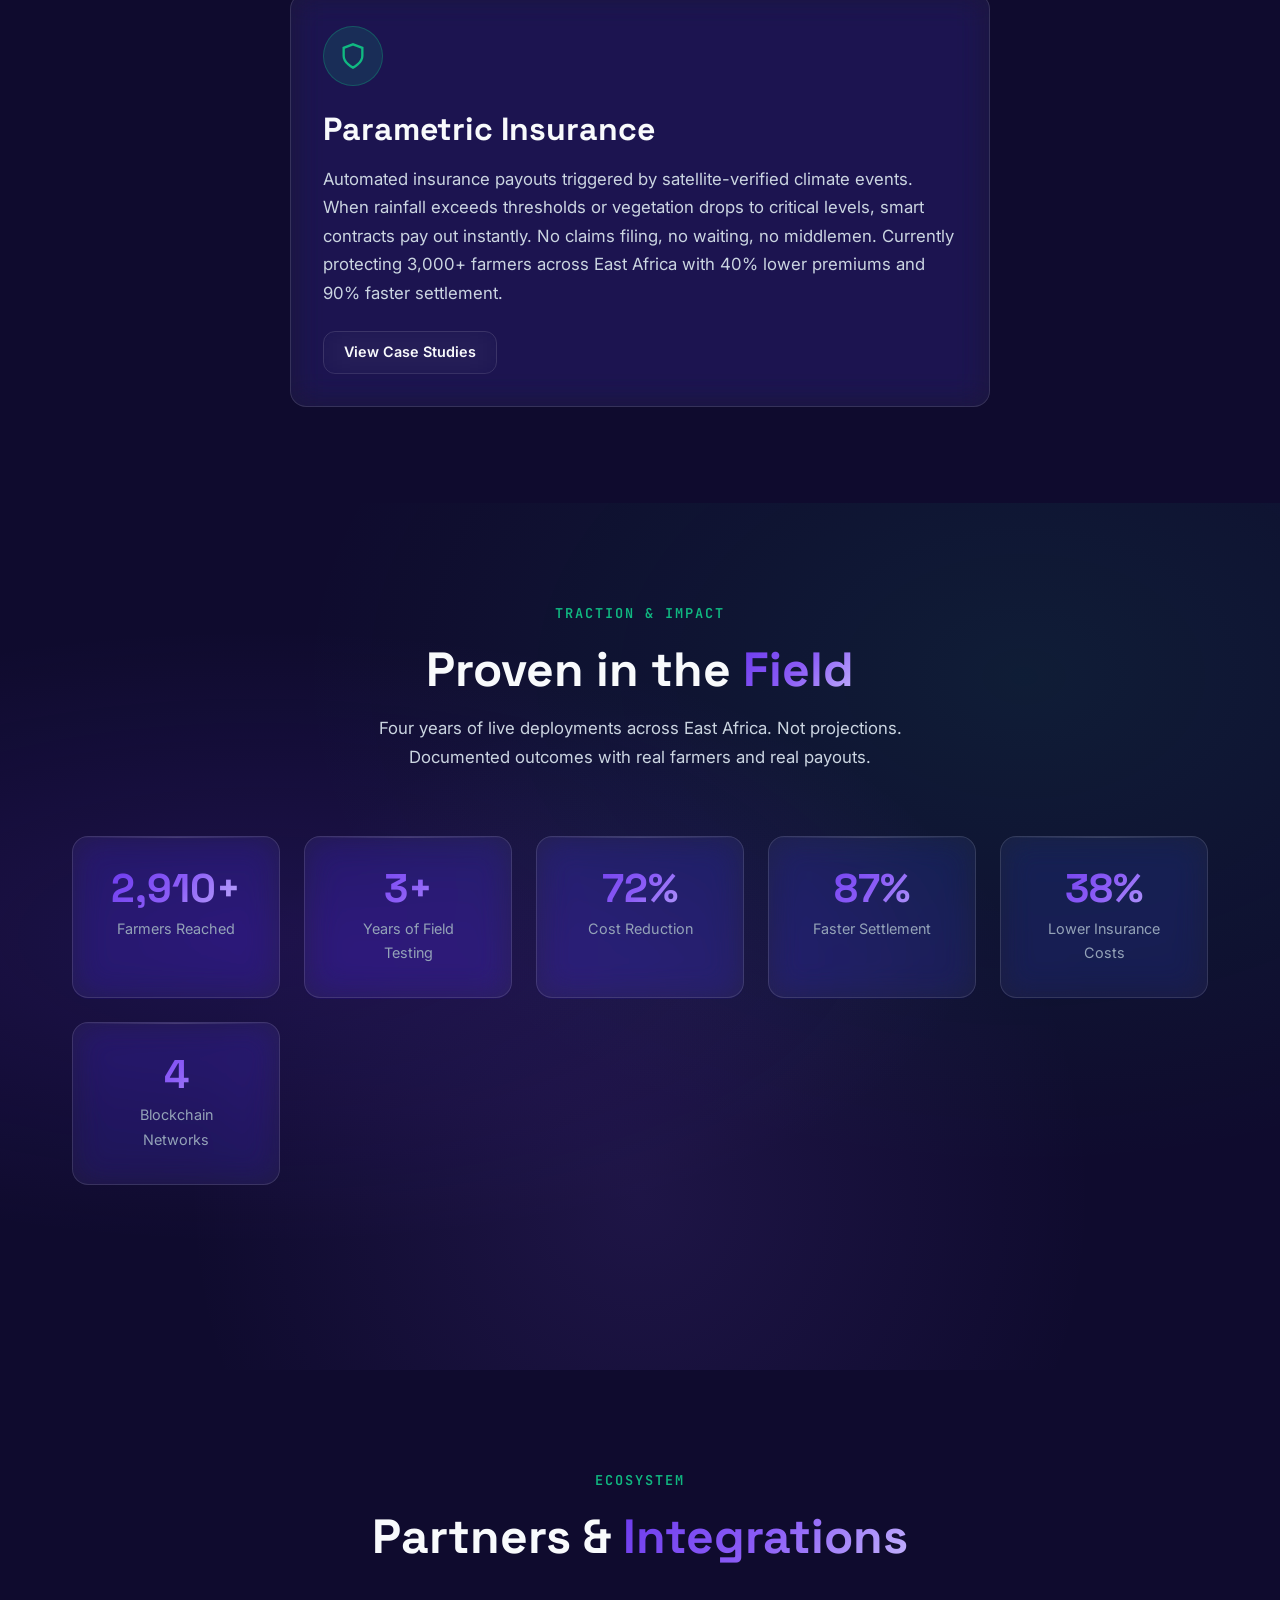
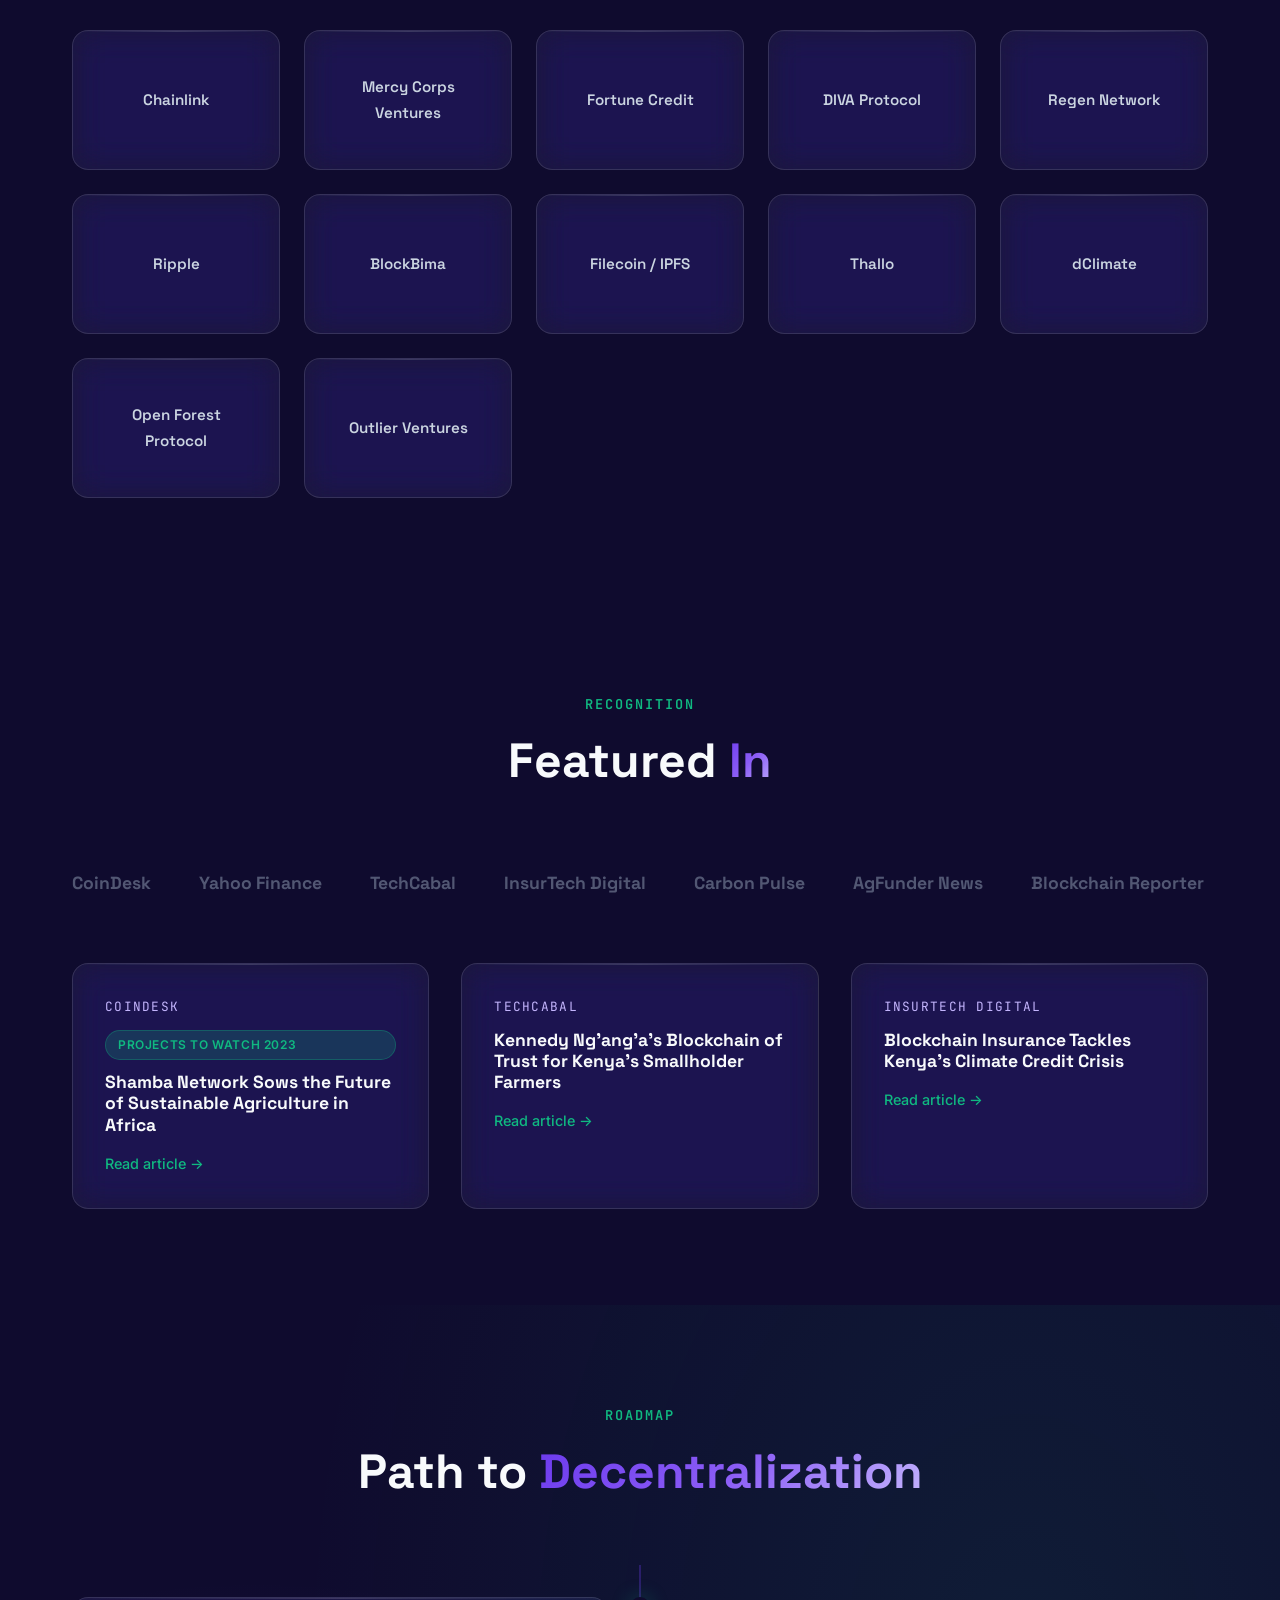
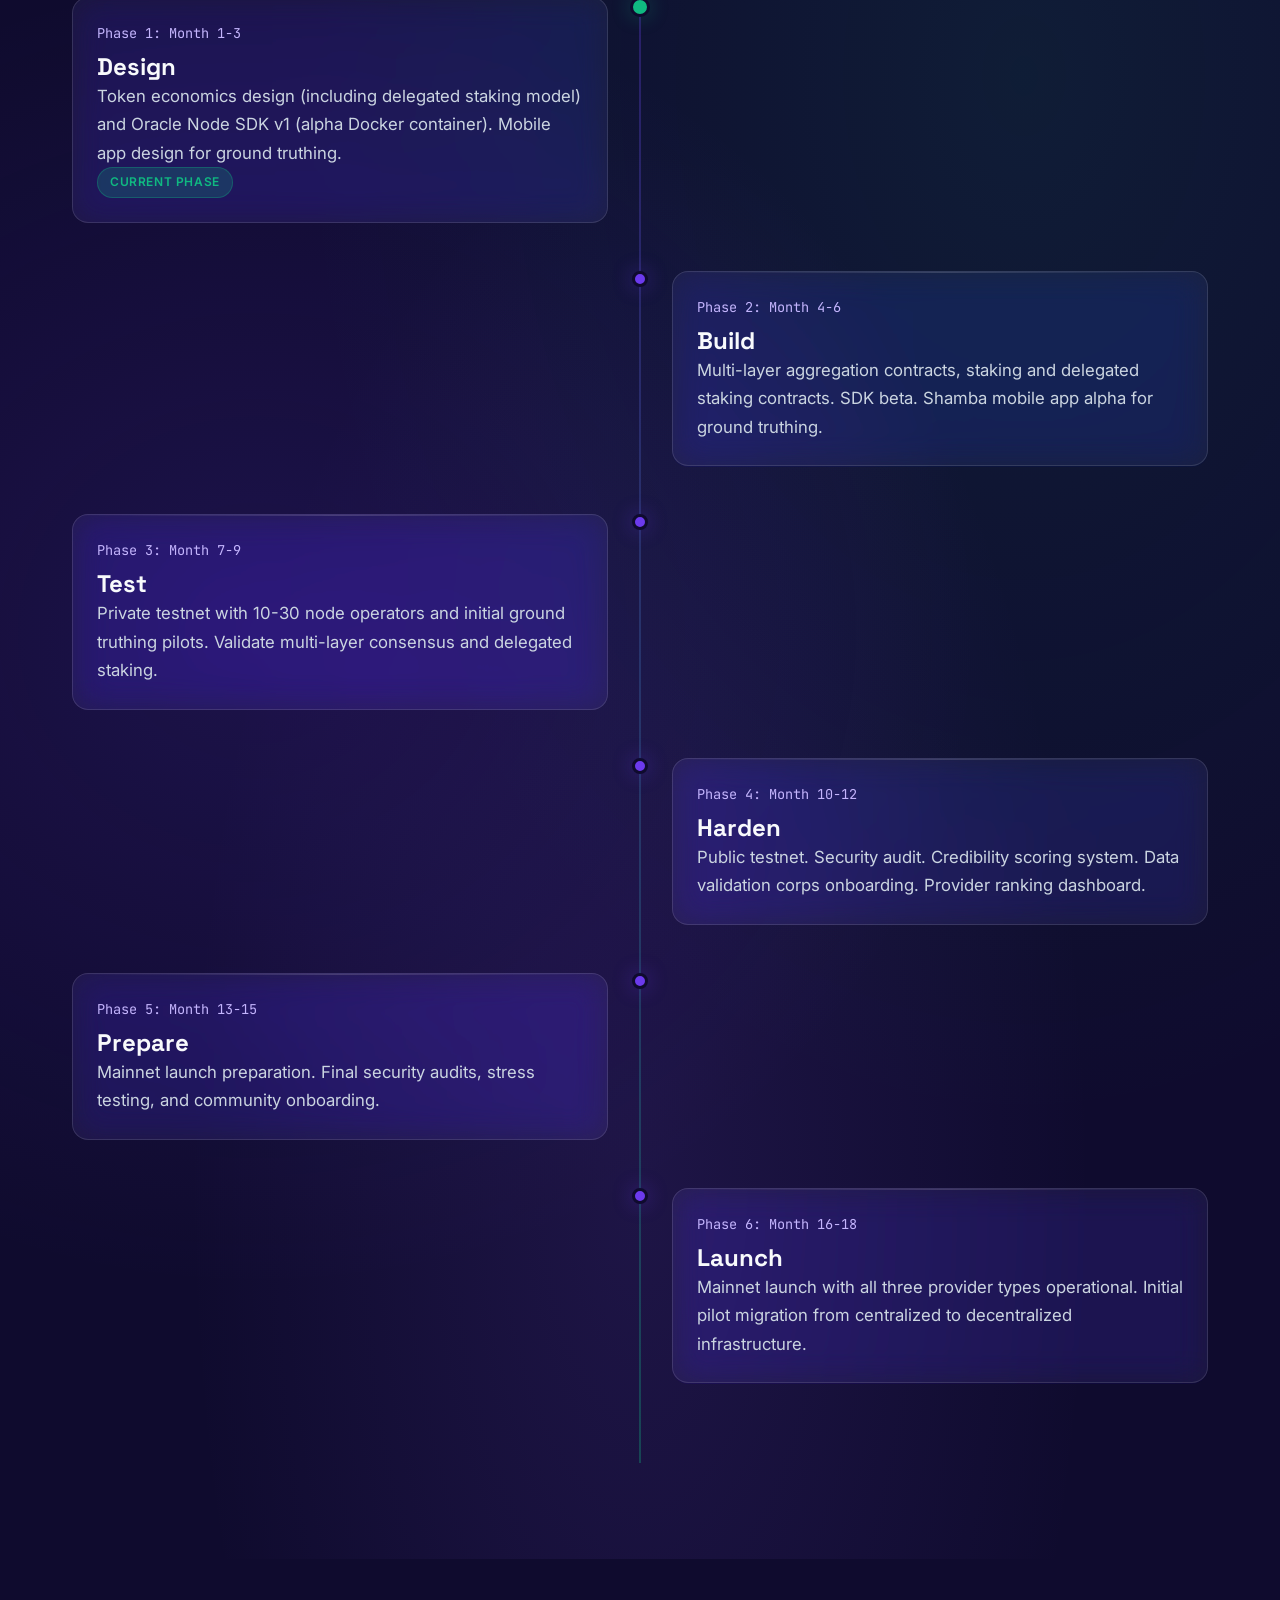
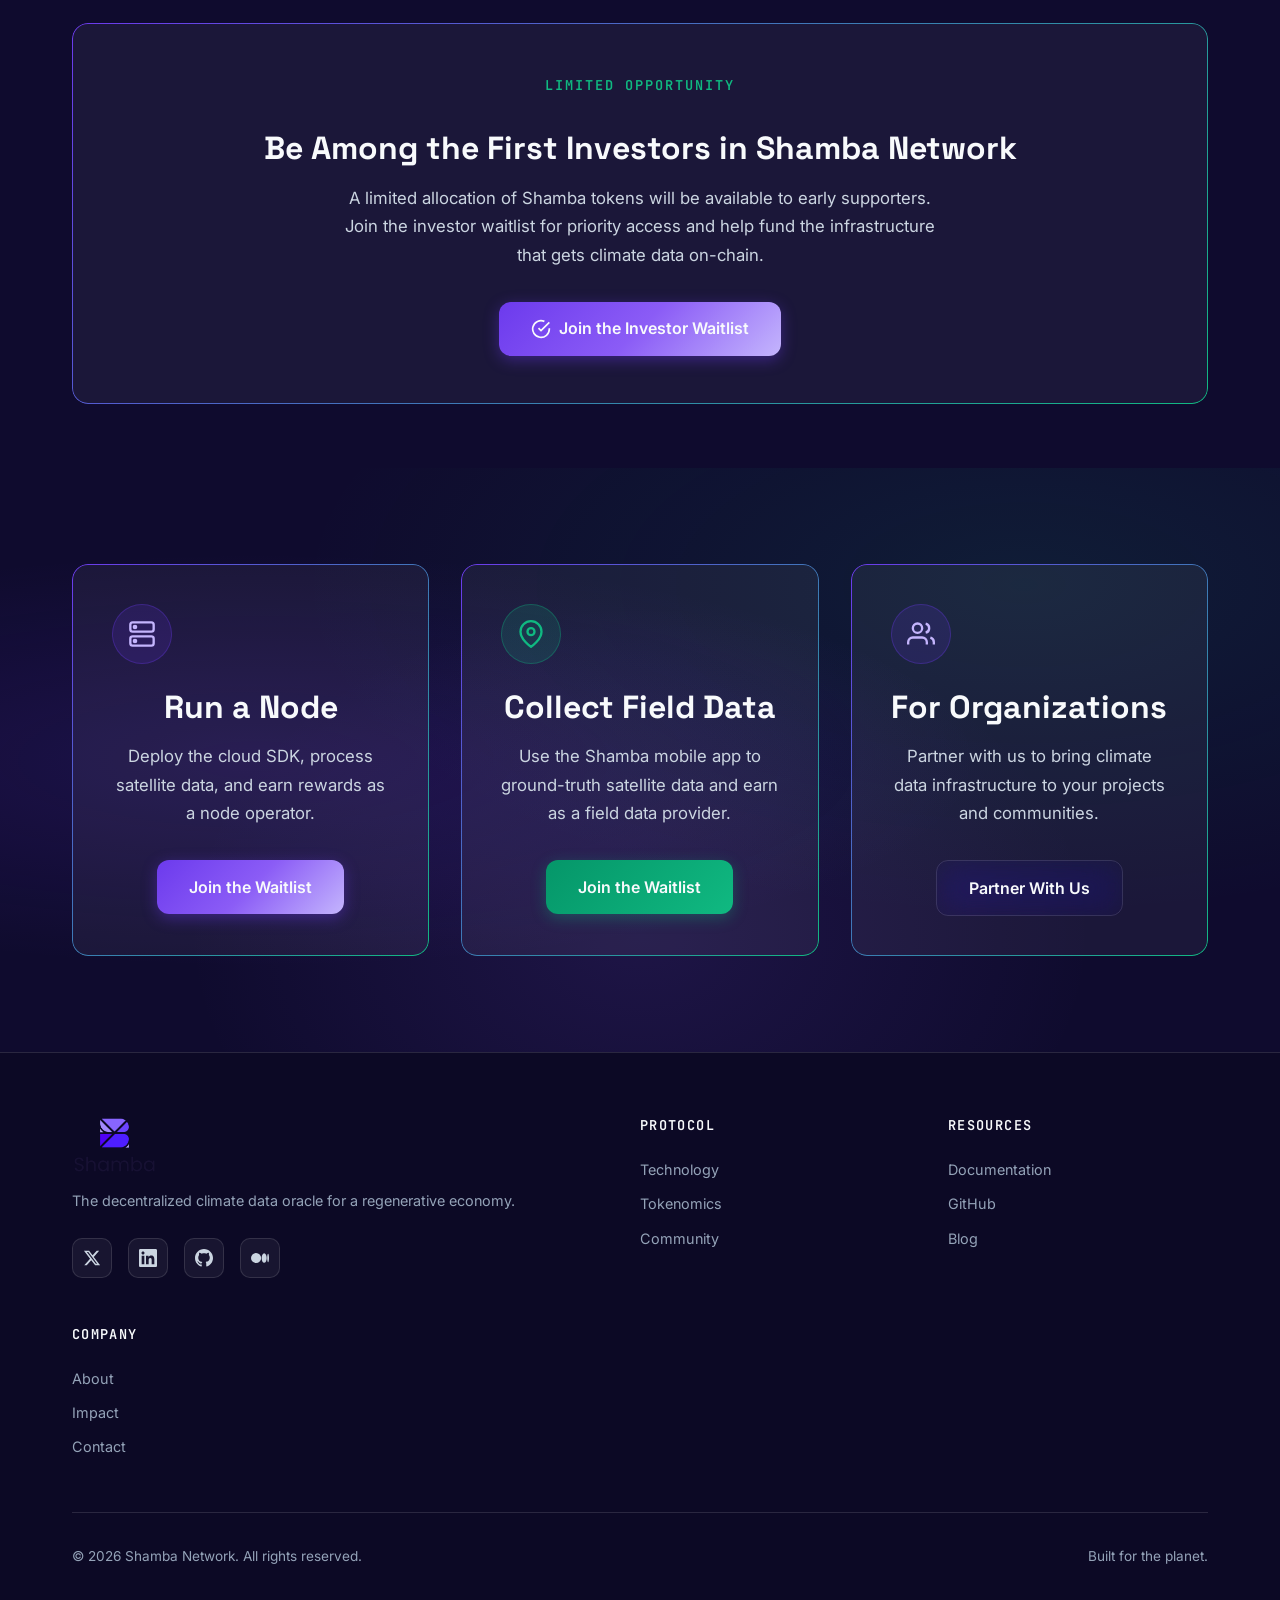
==== commit 844407e6: "Restore original hero text and remove stats bar Co-Authored-By: Claude Opus 4.6 <noreply@anthropic.c" ====
--- a/index.html
+++ b/index.html
@@ -53,25 +53,12 @@
 
     <div class="hero-split">
       <div class="hero-content">
-        <h1>Satellite data,<br>on-chain and <span class="text-gradient">tamper-proof</span></h1>
-        <p>Shamba is a decentralized oracle that delivers verified climate data to smart contracts. It powers carbon credits, parametric insurance, and climate finance for 3,000+ farmers across East Africa.</p>
+        <span class="section-label">Decentralized Climate Data Oracle</span>
+        <h1>Verifiable Earth Data for a <span class="text-gradient">Regenerative Economy</span></h1>
+        <p>Shamba Network gets satellite data on-chain in a way nobody can tamper with. The result: carbon credits, parametric insurance, and climate finance that actually work, powered by a decentralized oracle network you can join.</p>
         <div class="btn-group">
           <a href="#whitepaper" class="btn btn-primary">Read the Whitepaper</a>
           <a href="community.html#provider-waitlist" class="btn btn-secondary">Join the Network</a>
-        </div>
-        <div class="hero-stats">
-          <div class="hero-stat">
-            <span class="hero-stat-value">30+</span>
-            <span class="hero-stat-label">Satellite sources</span>
-          </div>
-          <div class="hero-stat">
-            <span class="hero-stat-value">5</span>
-            <span class="hero-stat-label">Blockchains</span>
-          </div>
-          <div class="hero-stat">
-            <span class="hero-stat-value">40%</span>
-            <span class="hero-stat-label">Lower insurance costs</span>
-          </div>
         </div>
       </div>
     </div>
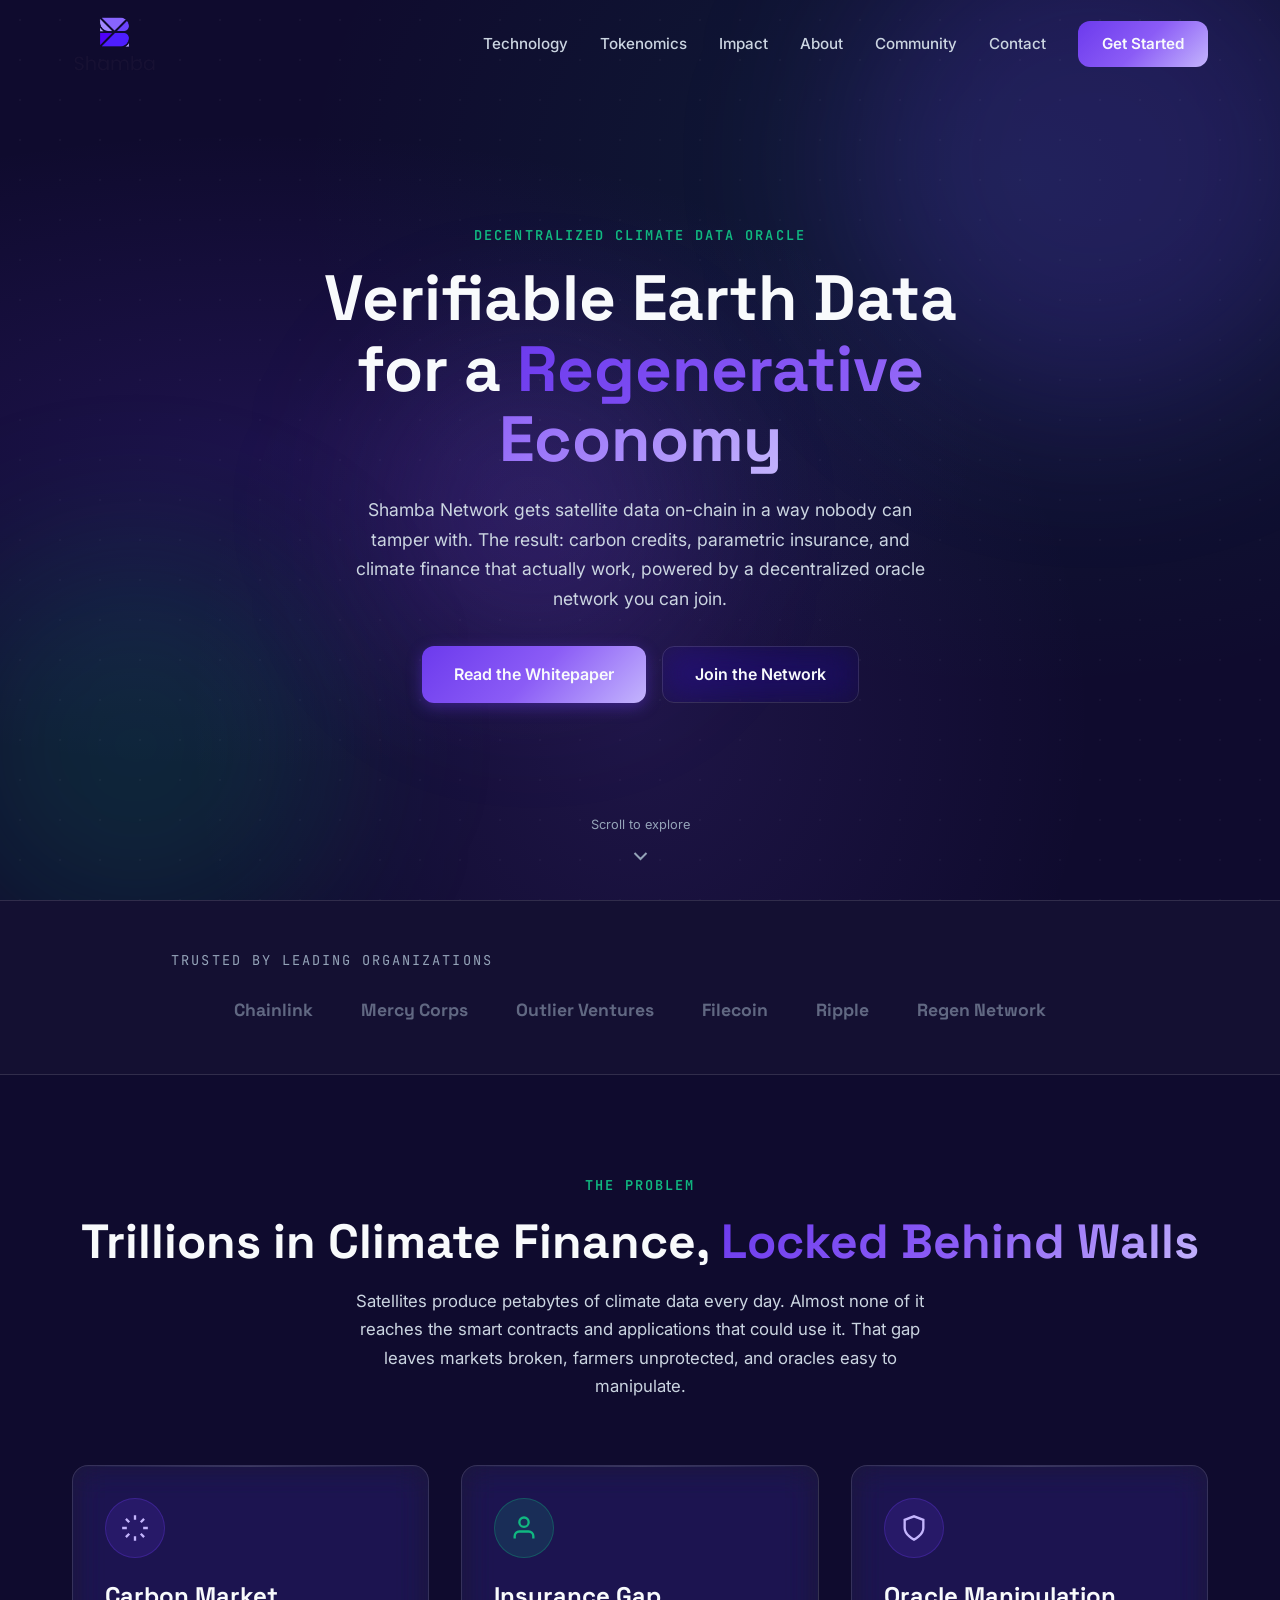
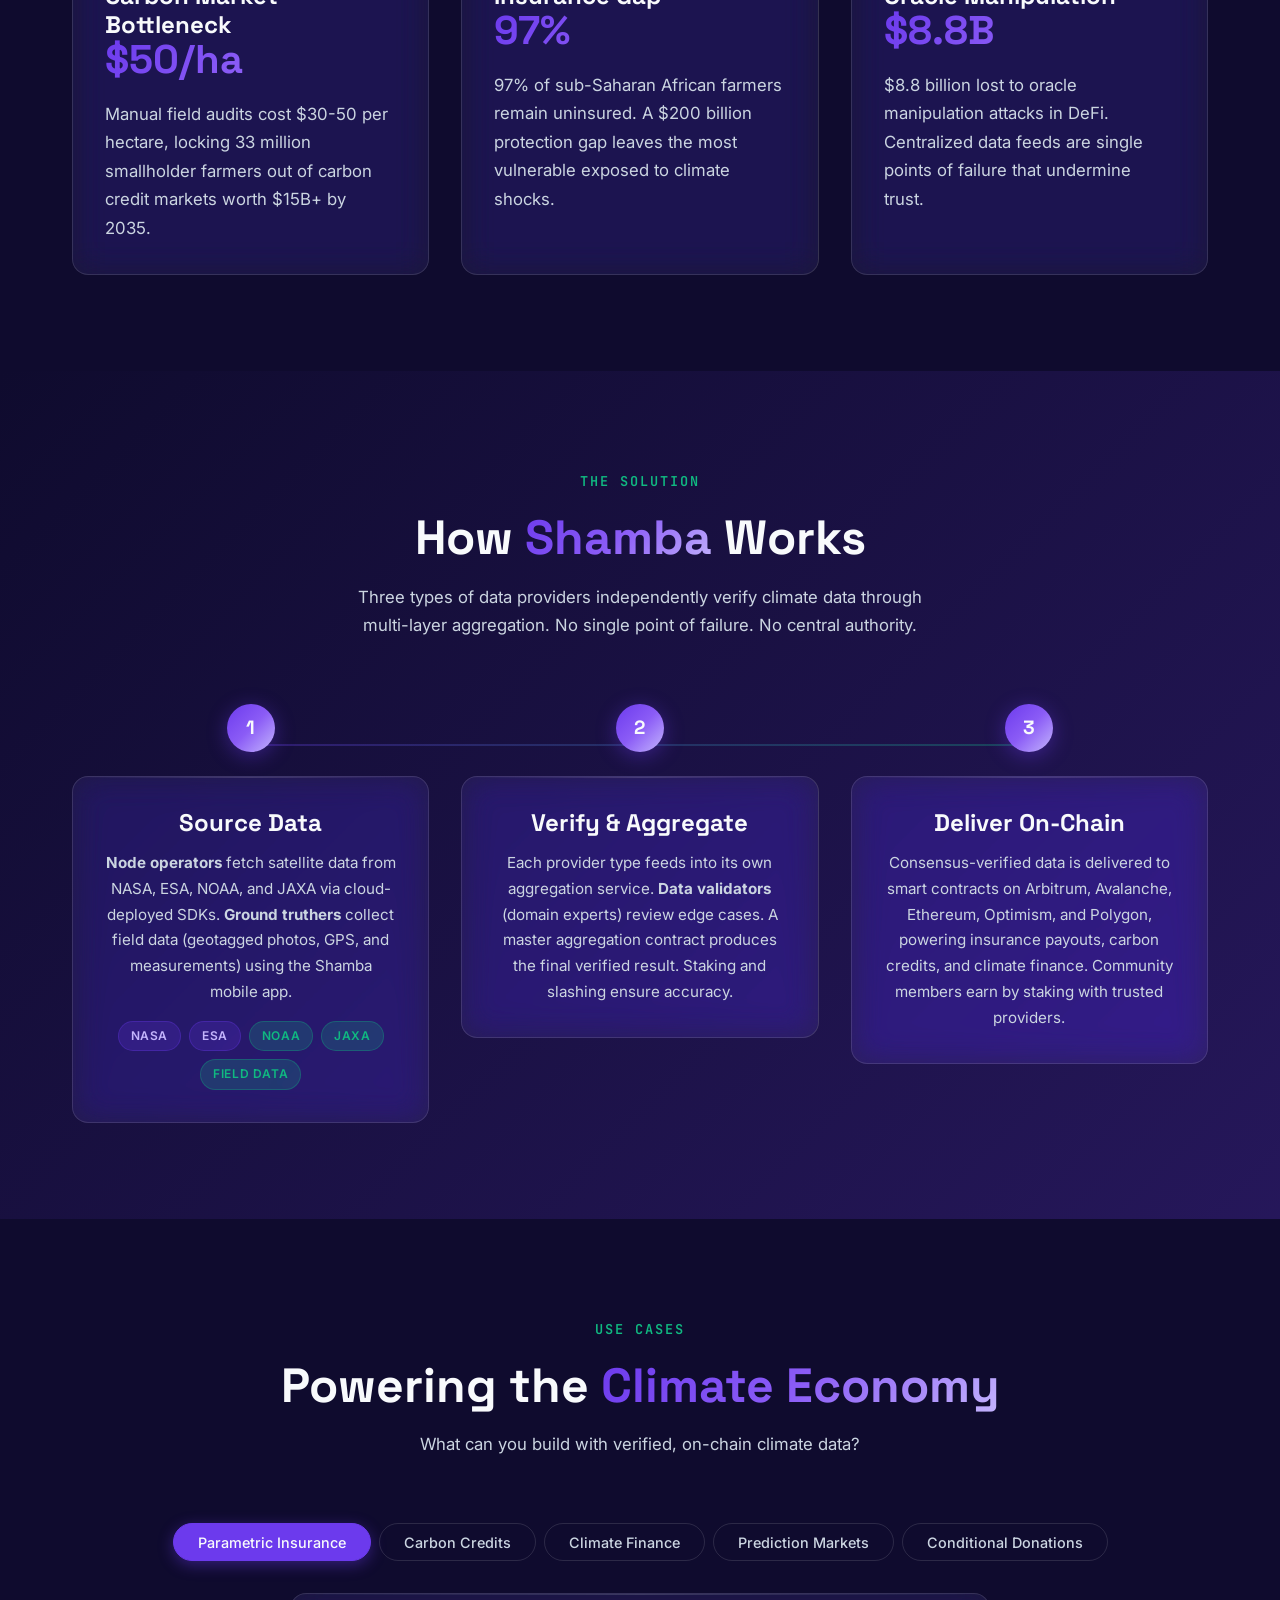
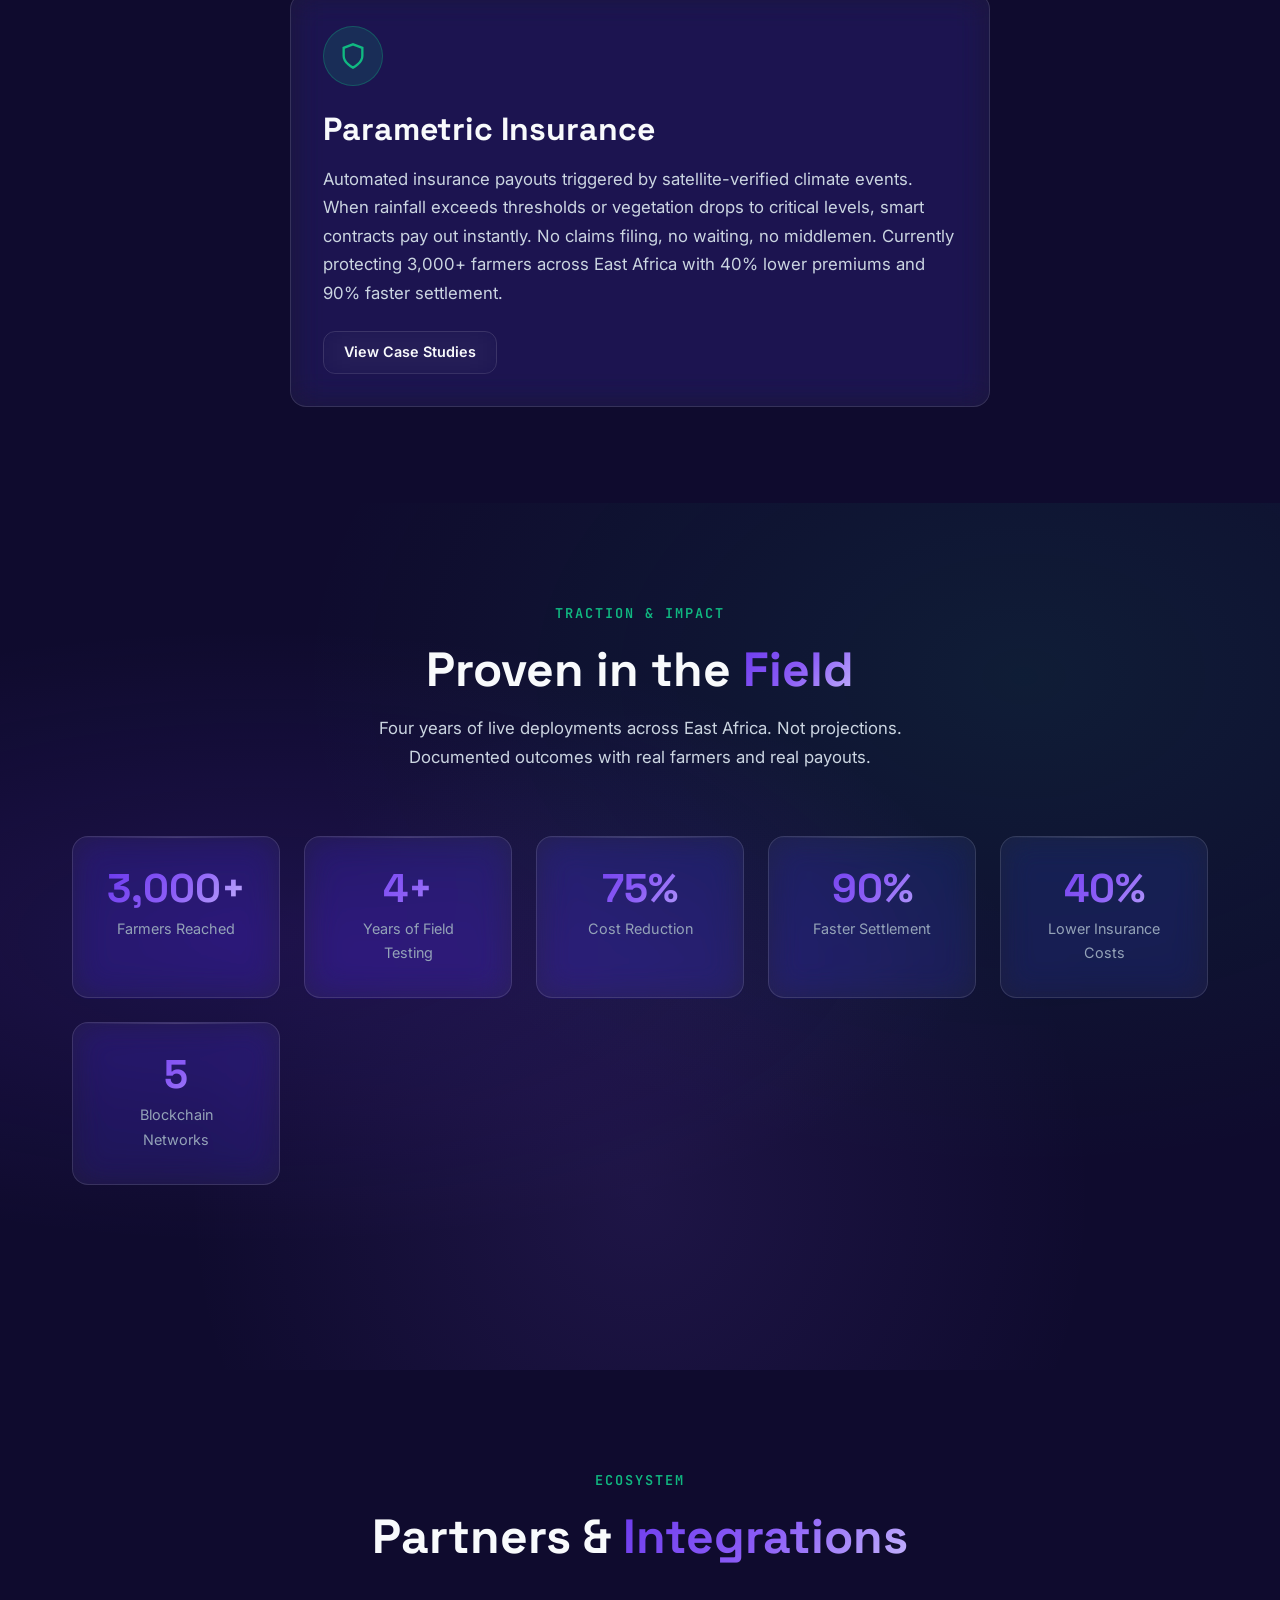
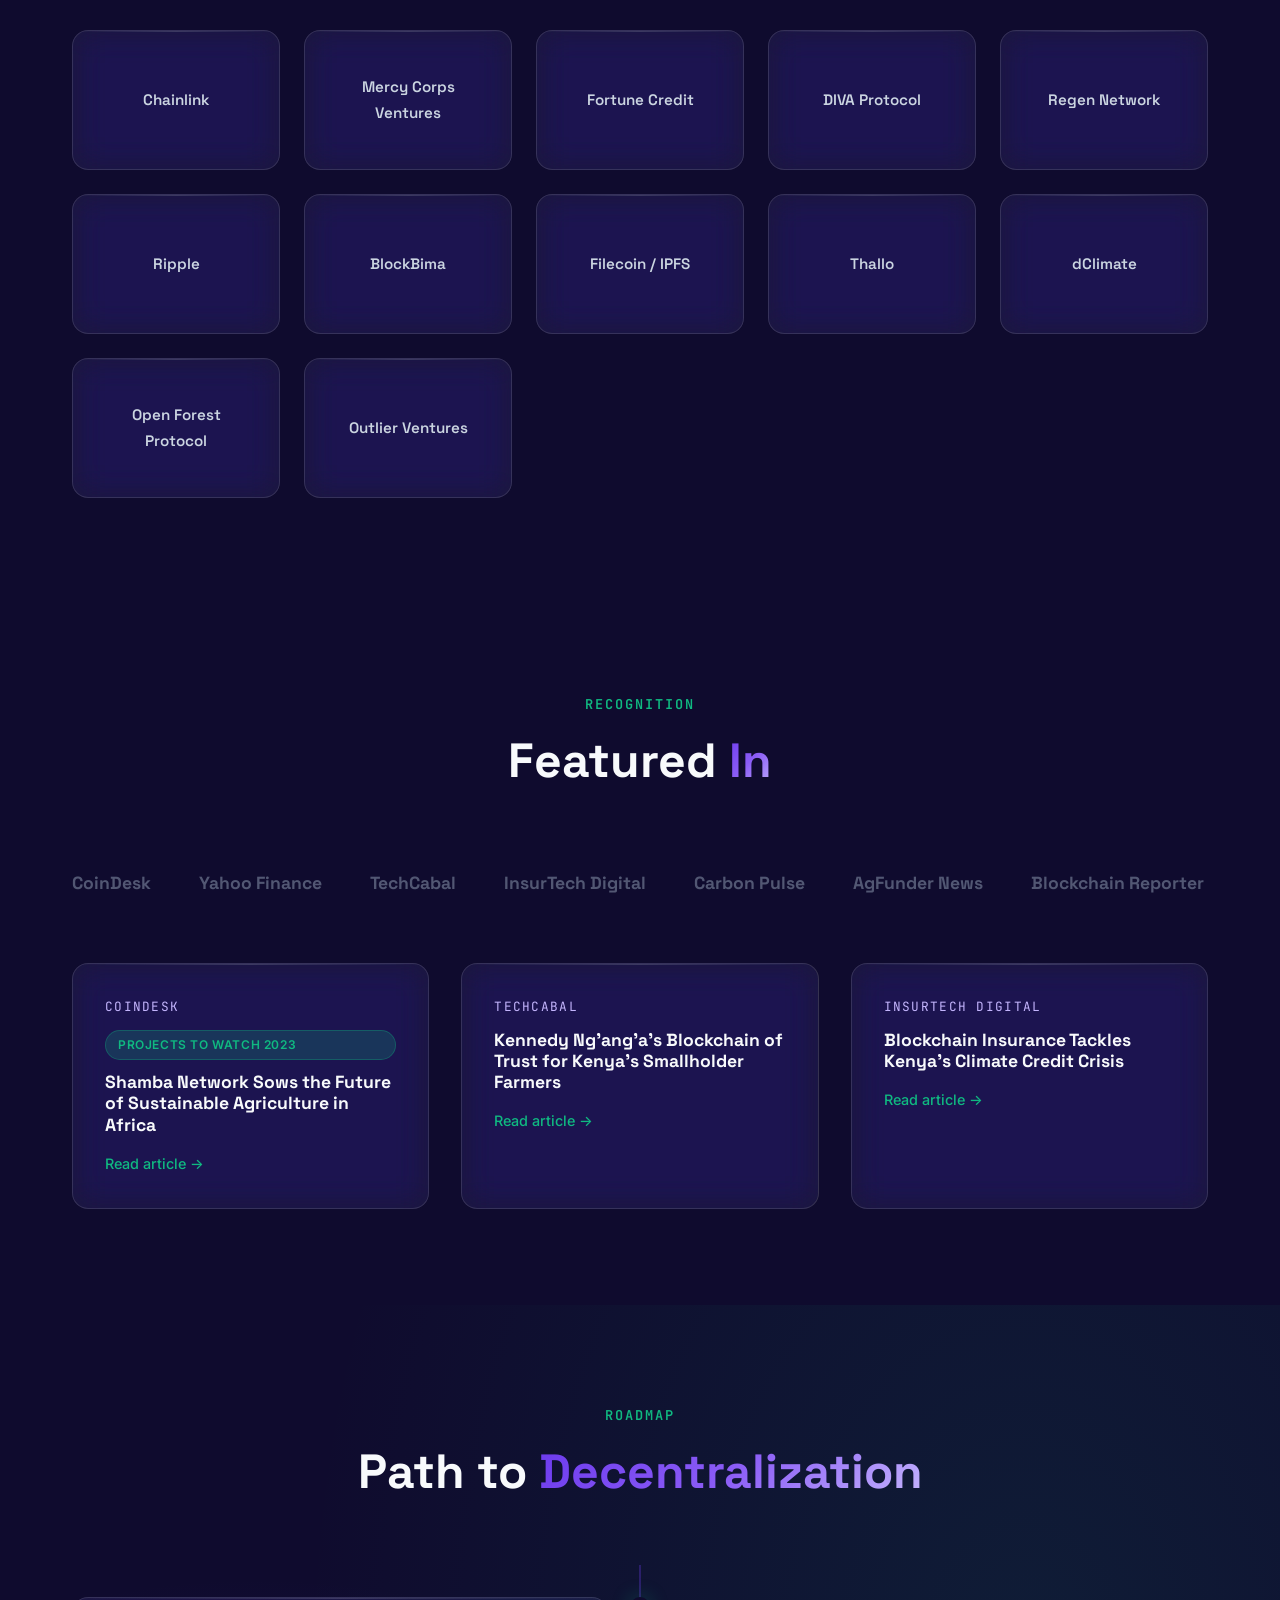
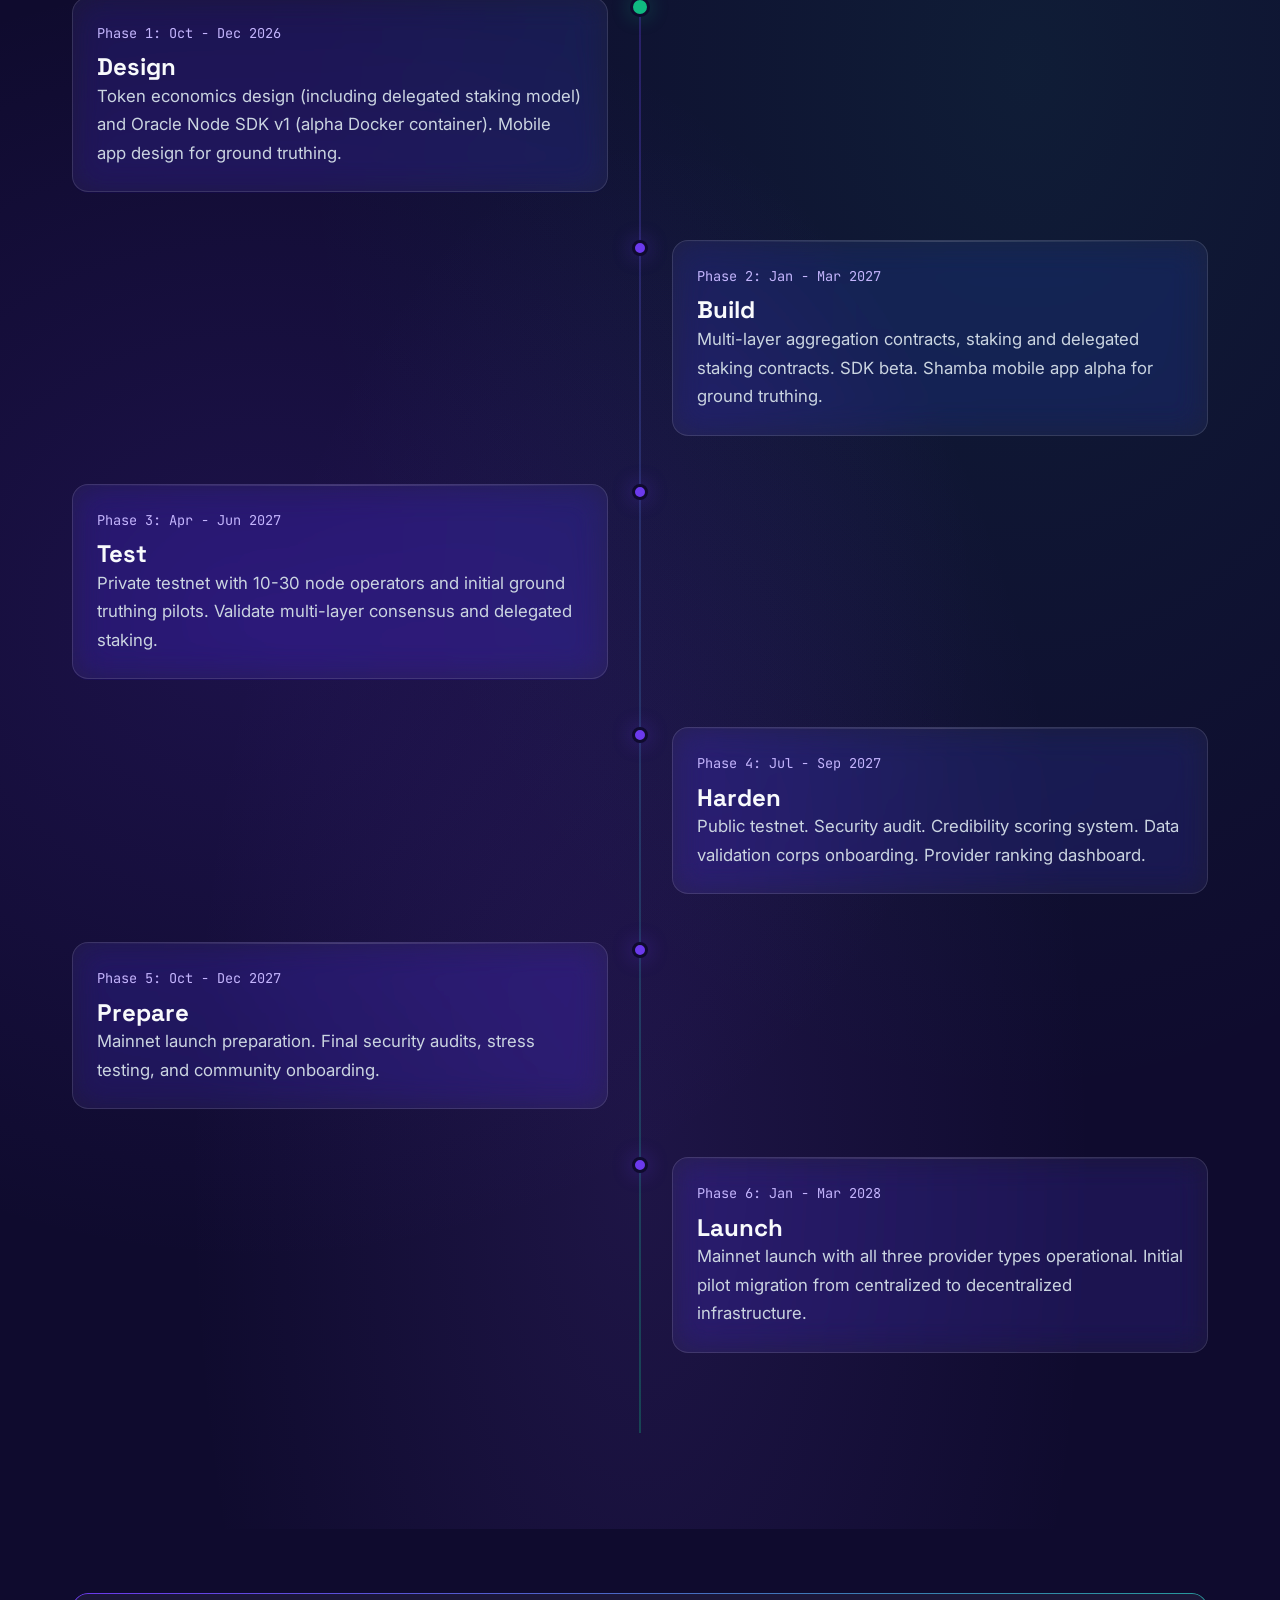
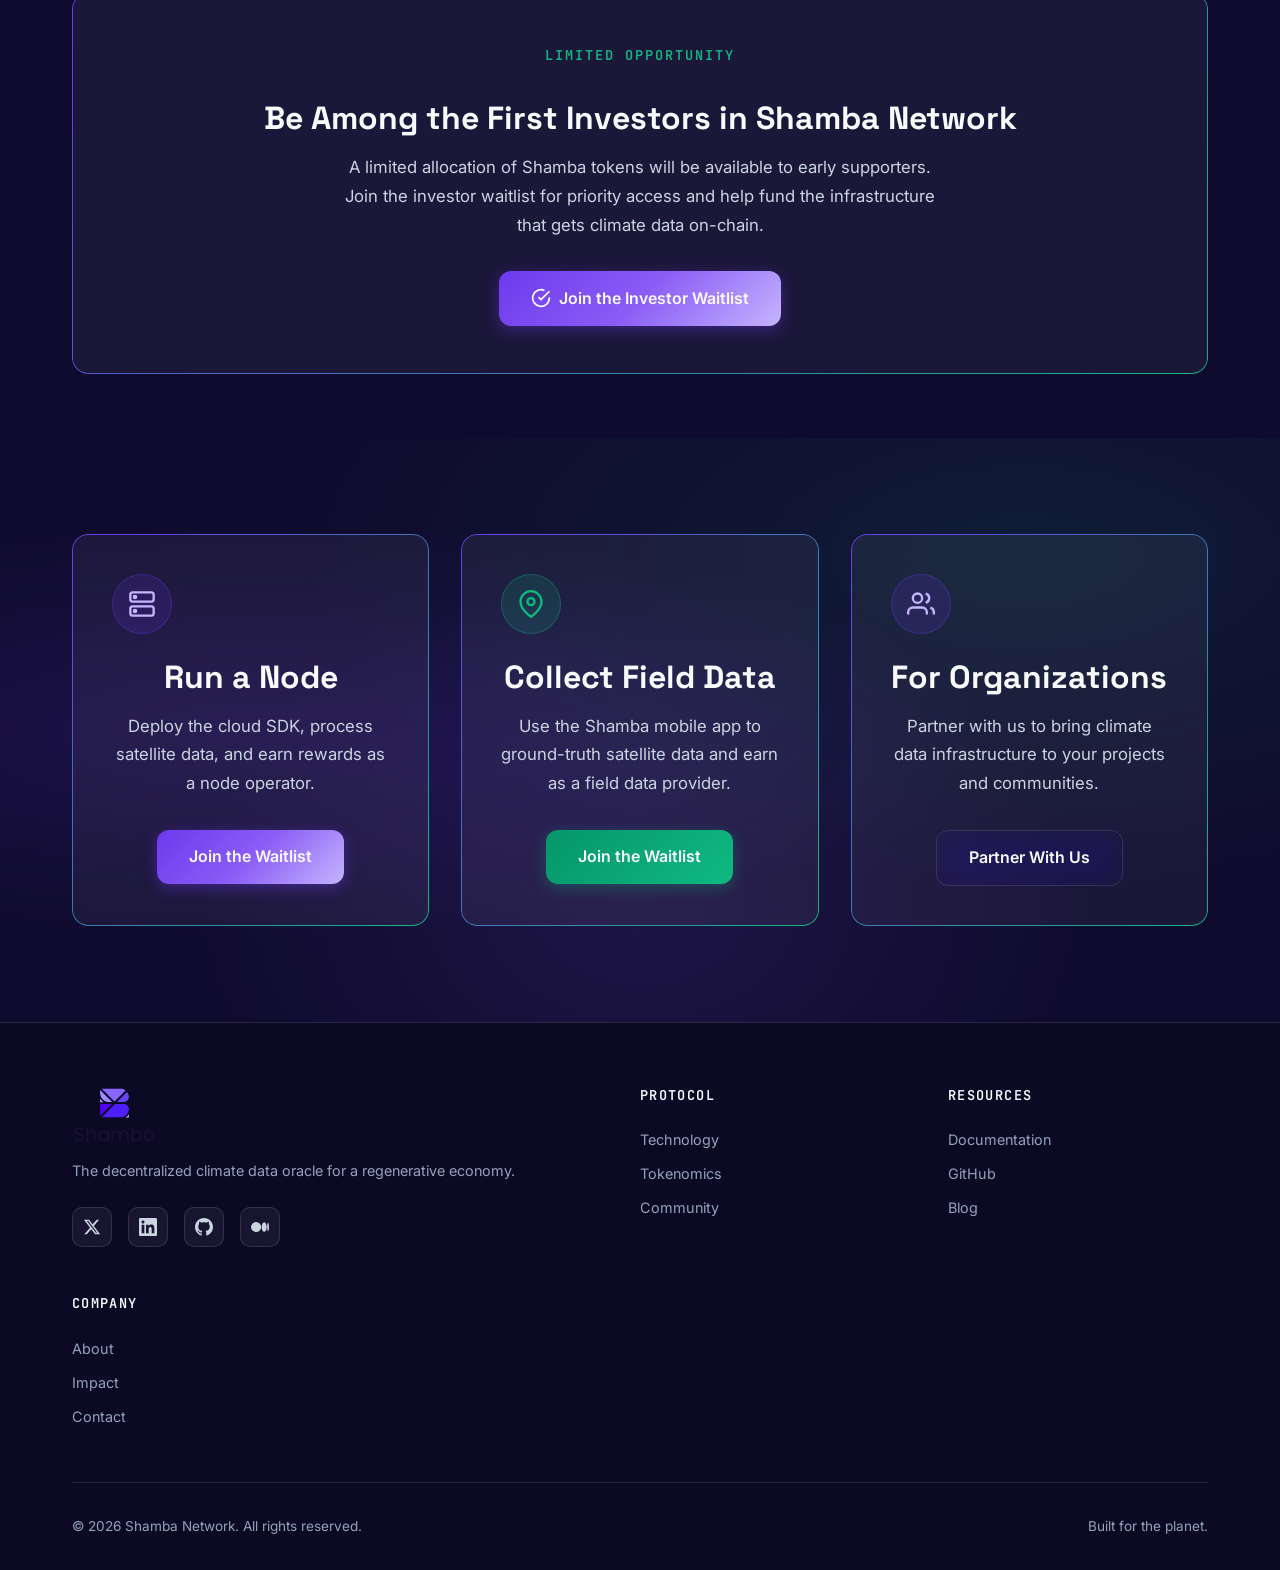
==== commit 32c19b3c: "Replace month ranges with actual dates on roadmap, update token distribution wording Roadmap: Oct 20" ====
--- a/index.html
+++ b/index.html
@@ -380,10 +380,9 @@
         <div class="timeline-item">
           <div class="timeline-dot active"></div>
           <div class="glass-card timeline-content">
-            <div class="timeline-date">Phase 1: Month 1-3</div>
+            <div class="timeline-date">Phase 1: Oct - Dec 2026</div>
             <h4>Design</h4>
             <p>Token economics design (including delegated staking model) and Oracle Node SDK v1 (alpha Docker container). Mobile app design for ground truthing.</p>
-            <span class="badge badge-green">Current Phase</span>
           </div>
         </div>
 
@@ -391,7 +390,7 @@
         <div class="timeline-item">
           <div class="timeline-dot"></div>
           <div class="glass-card timeline-content">
-            <div class="timeline-date">Phase 2: Month 4-6</div>
+            <div class="timeline-date">Phase 2: Jan - Mar 2027</div>
             <h4>Build</h4>
             <p>Multi-layer aggregation contracts, staking and delegated staking contracts. SDK beta. Shamba mobile app alpha for ground truthing.</p>
           </div>
@@ -401,7 +400,7 @@
         <div class="timeline-item">
           <div class="timeline-dot"></div>
           <div class="glass-card timeline-content">
-            <div class="timeline-date">Phase 3: Month 7-9</div>
+            <div class="timeline-date">Phase 3: Apr - Jun 2027</div>
             <h4>Test</h4>
             <p>Private testnet with 10-30 node operators and initial ground truthing pilots. Validate multi-layer consensus and delegated staking.</p>
           </div>
@@ -411,7 +410,7 @@
         <div class="timeline-item">
           <div class="timeline-dot"></div>
           <div class="glass-card timeline-content">
-            <div class="timeline-date">Phase 4: Month 10-12</div>
+            <div class="timeline-date">Phase 4: Jul - Sep 2027</div>
             <h4>Harden</h4>
             <p>Public testnet. Security audit. Credibility scoring system. Data validation corps onboarding. Provider ranking dashboard.</p>
           </div>
@@ -421,7 +420,7 @@
         <div class="timeline-item">
           <div class="timeline-dot"></div>
           <div class="glass-card timeline-content">
-            <div class="timeline-date">Phase 5: Month 13-15</div>
+            <div class="timeline-date">Phase 5: Oct - Dec 2027</div>
             <h4>Prepare</h4>
             <p>Mainnet launch preparation. Final security audits, stress testing, and community onboarding.</p>
           </div>
@@ -431,7 +430,7 @@
         <div class="timeline-item">
           <div class="timeline-dot"></div>
           <div class="glass-card timeline-content">
-            <div class="timeline-date">Phase 6: Month 16-18</div>
+            <div class="timeline-date">Phase 6: Jan - Mar 2028</div>
             <h4>Launch</h4>
             <p>Mainnet launch with all three provider types operational. Initial pilot migration from centralized to decentralized infrastructure.</p>
           </div>
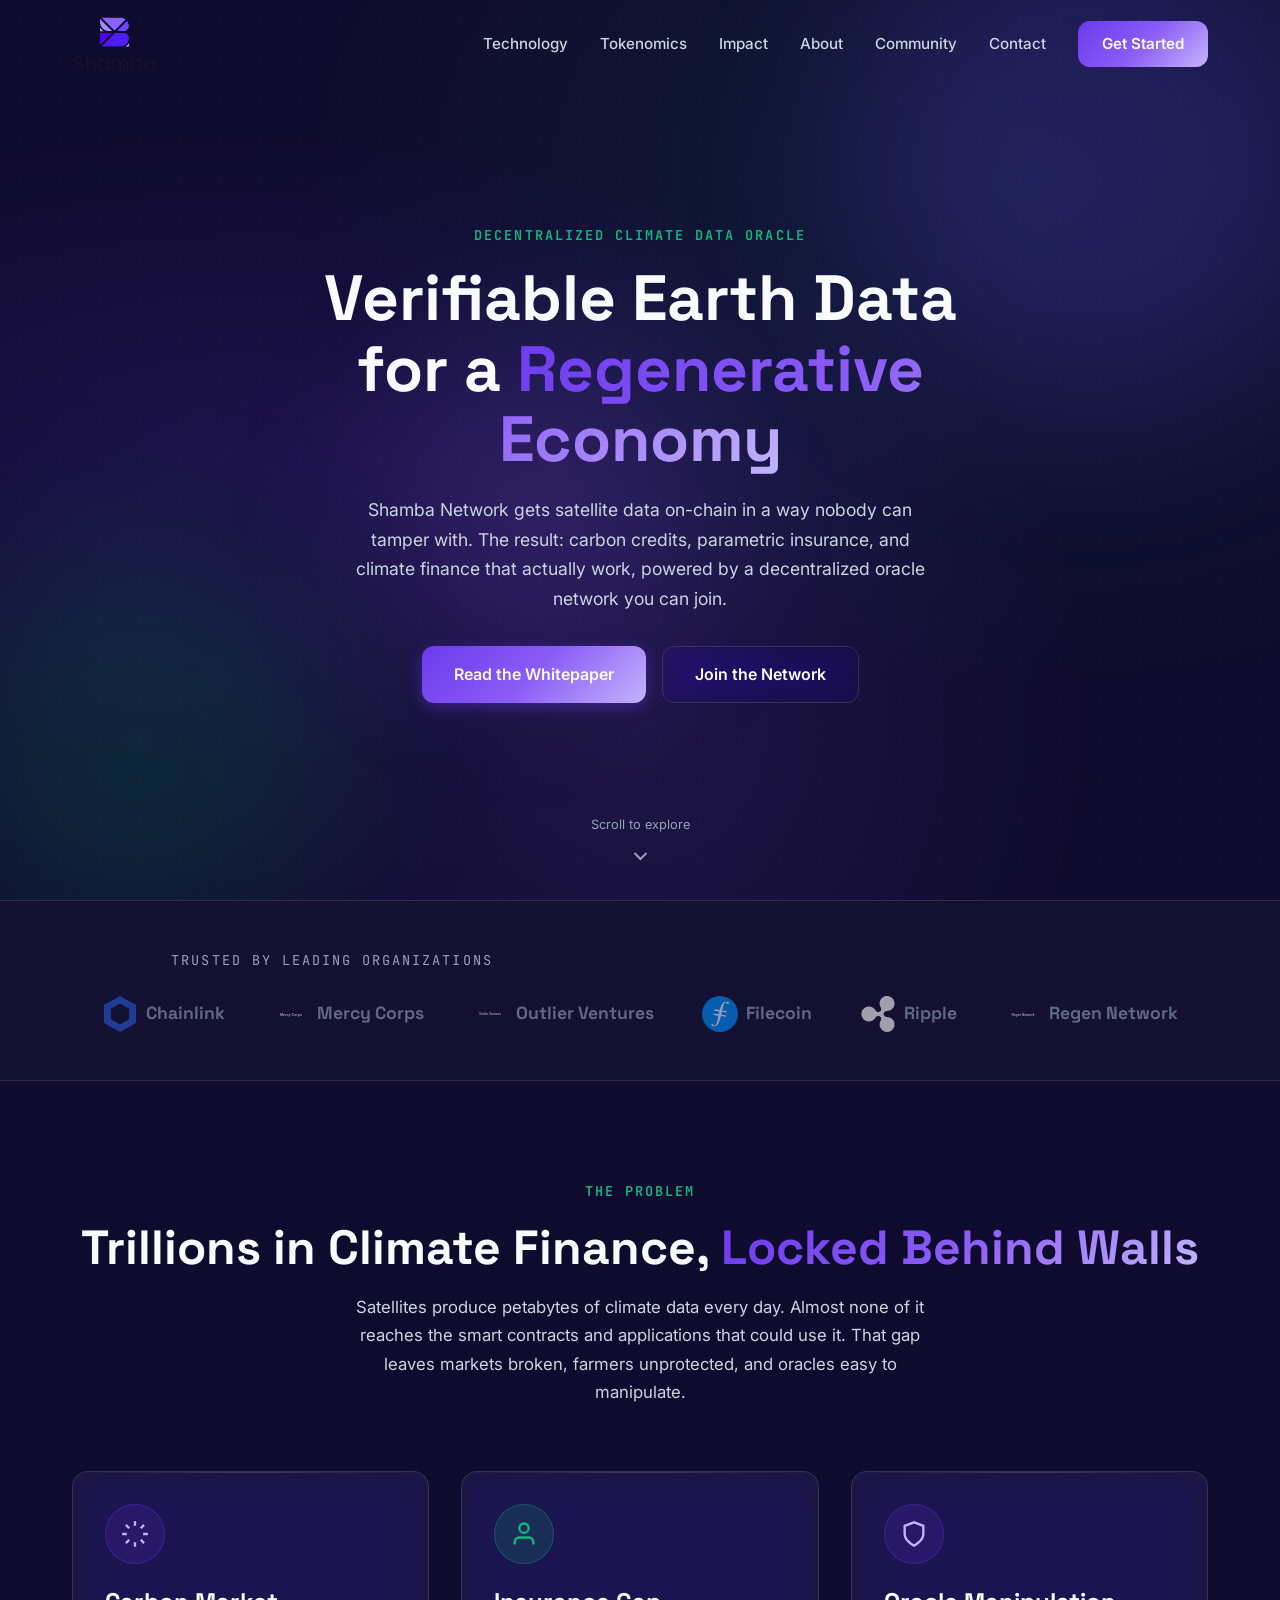
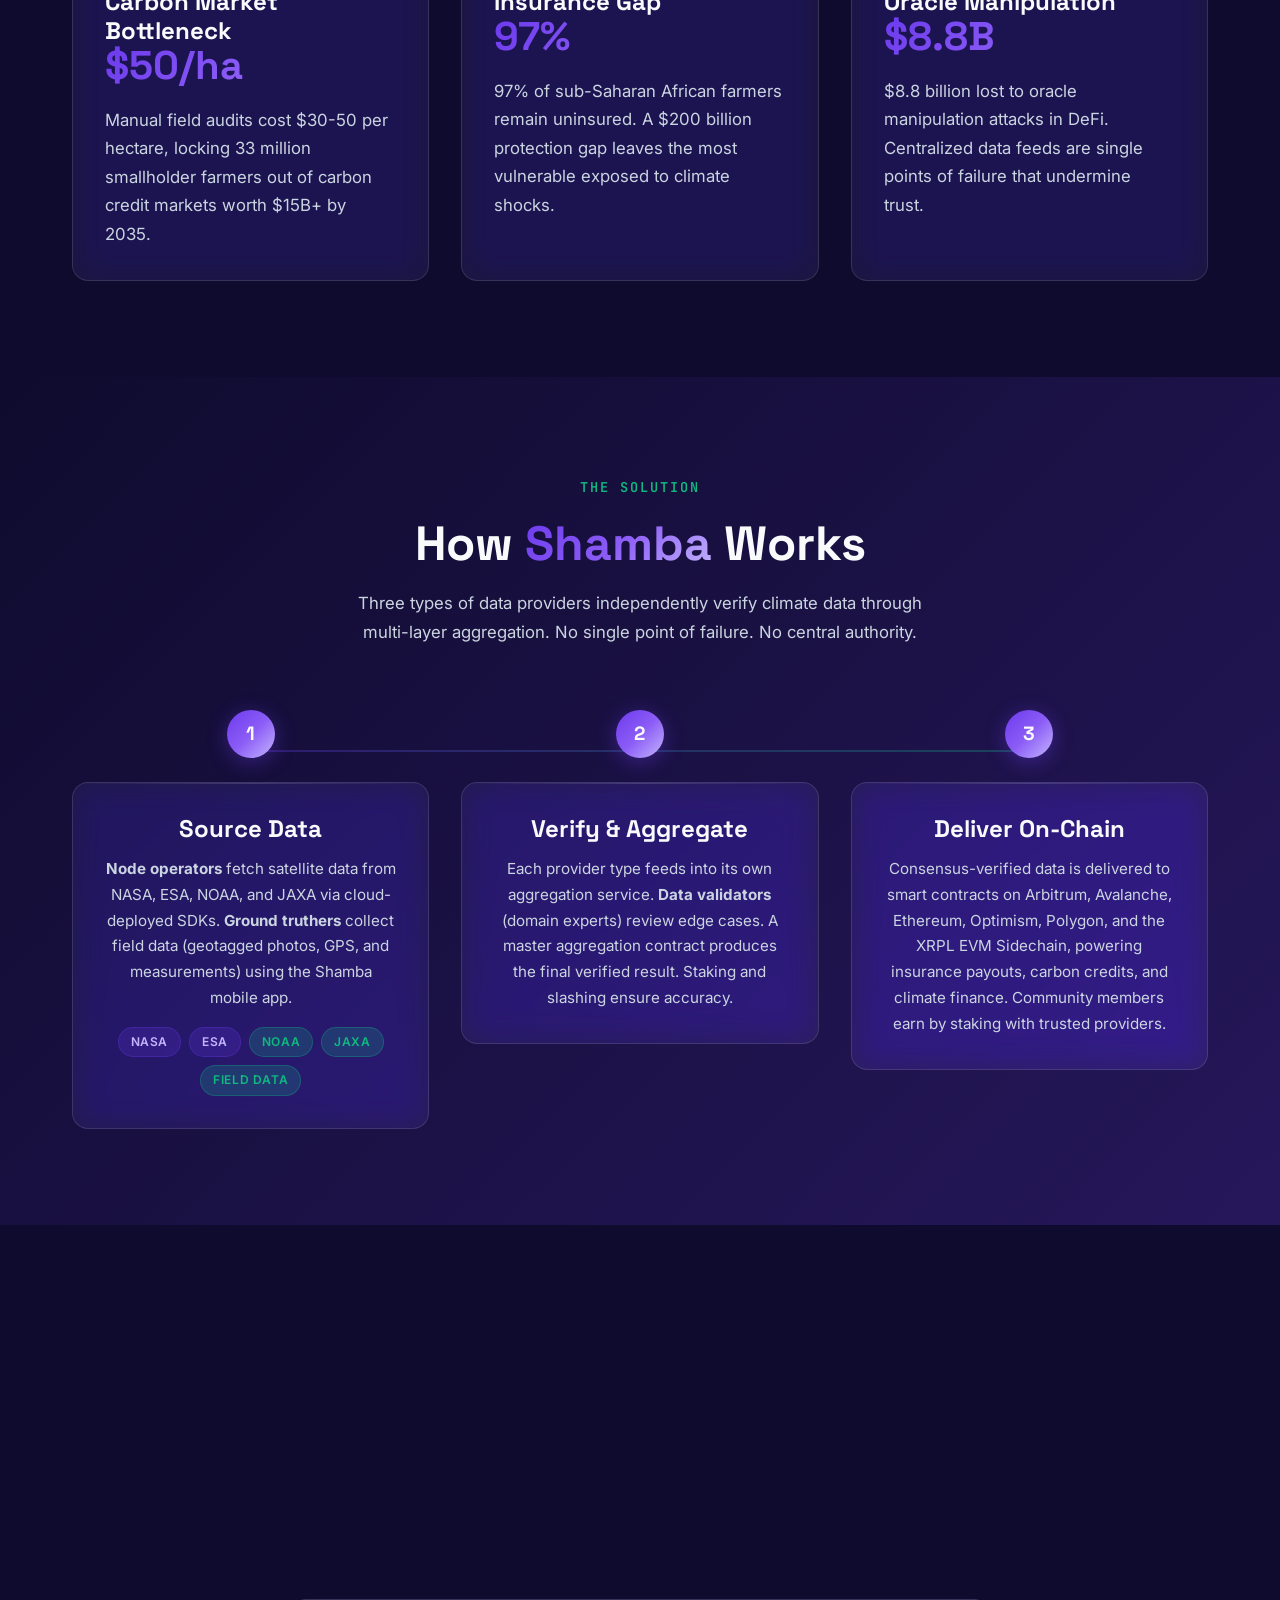
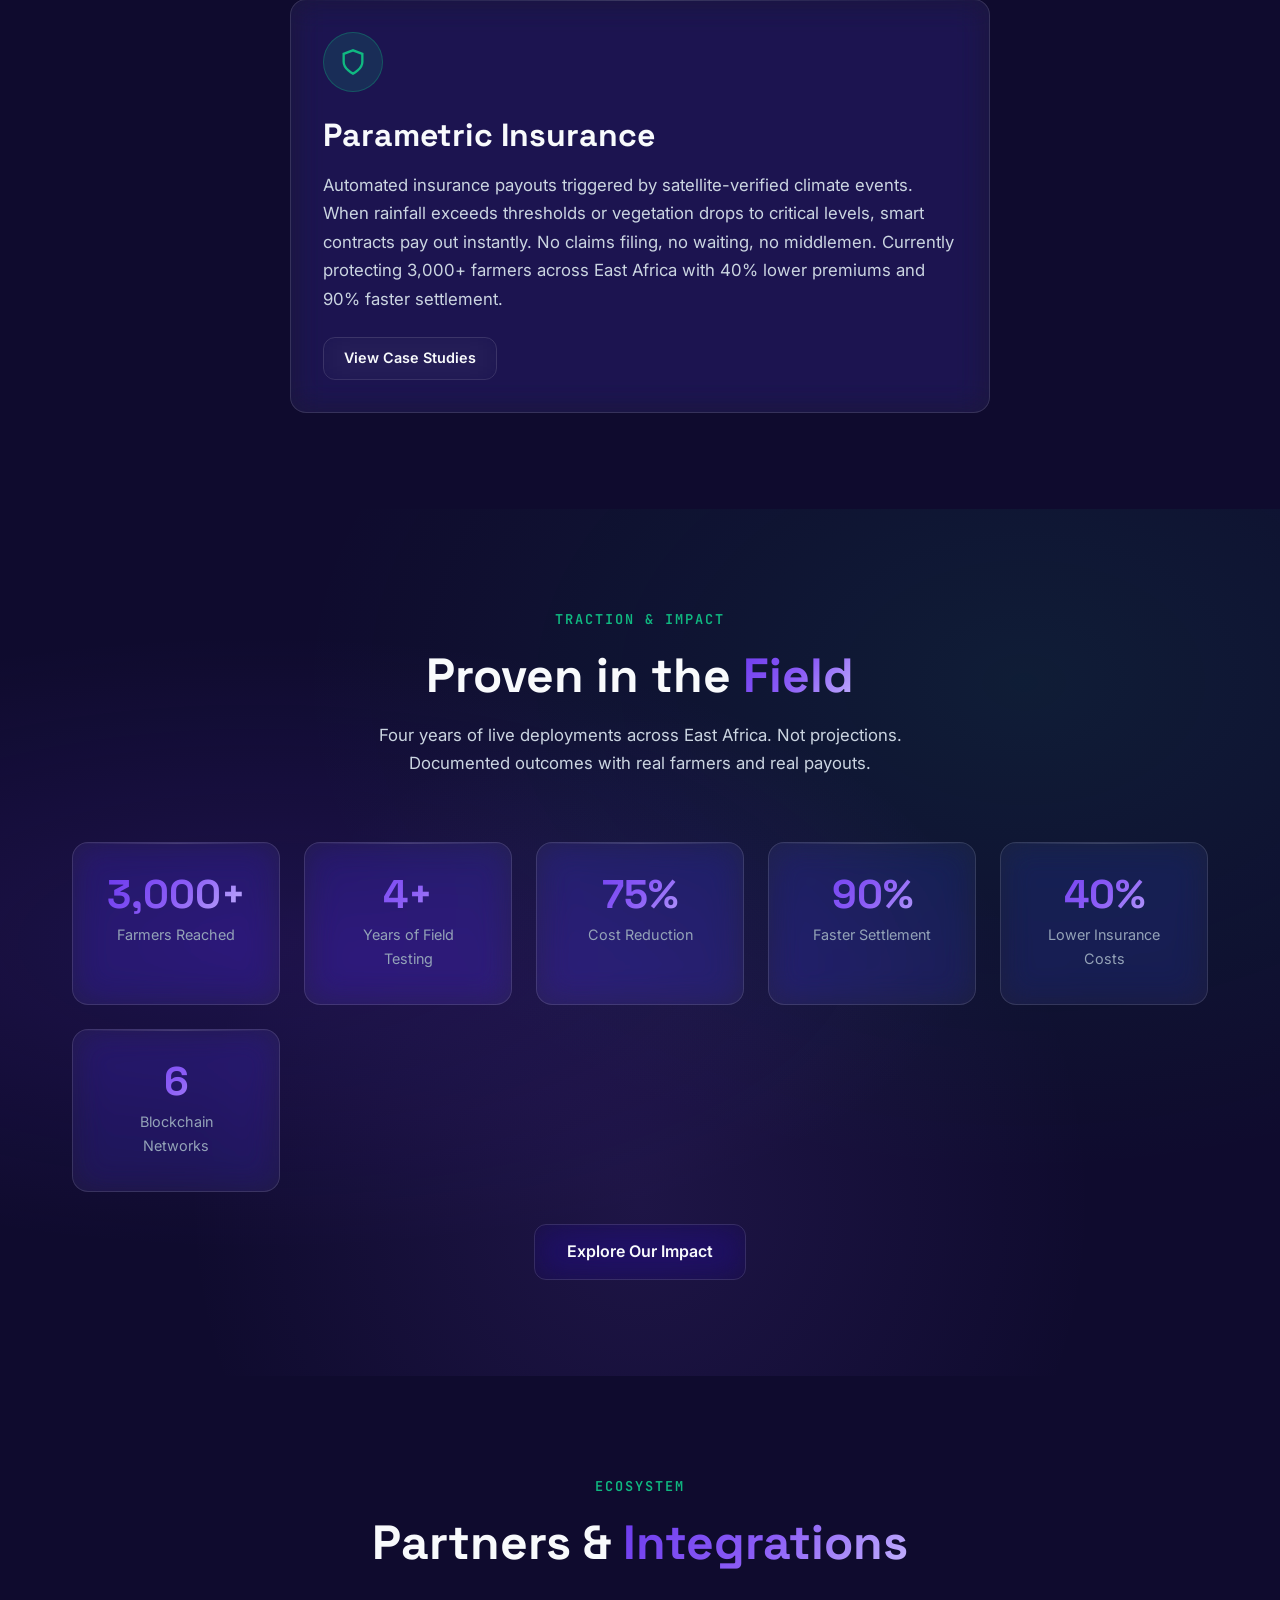
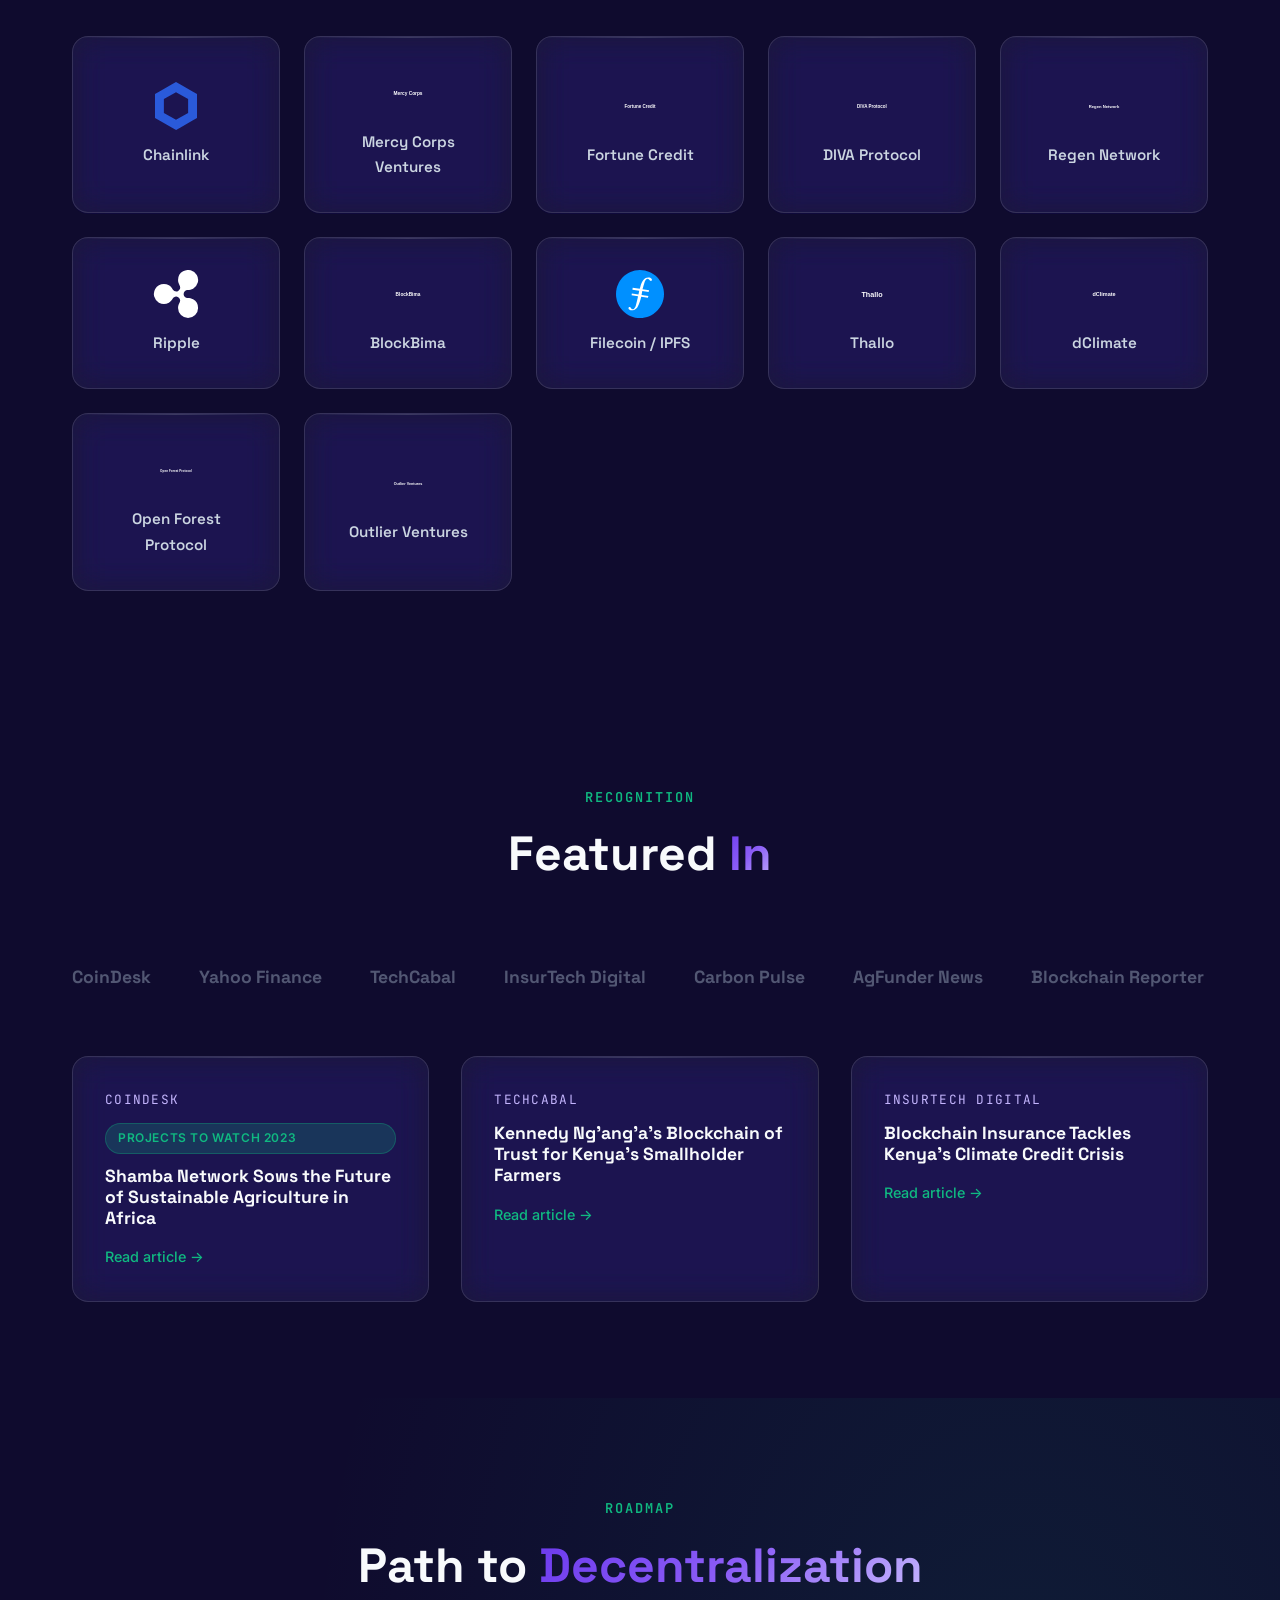
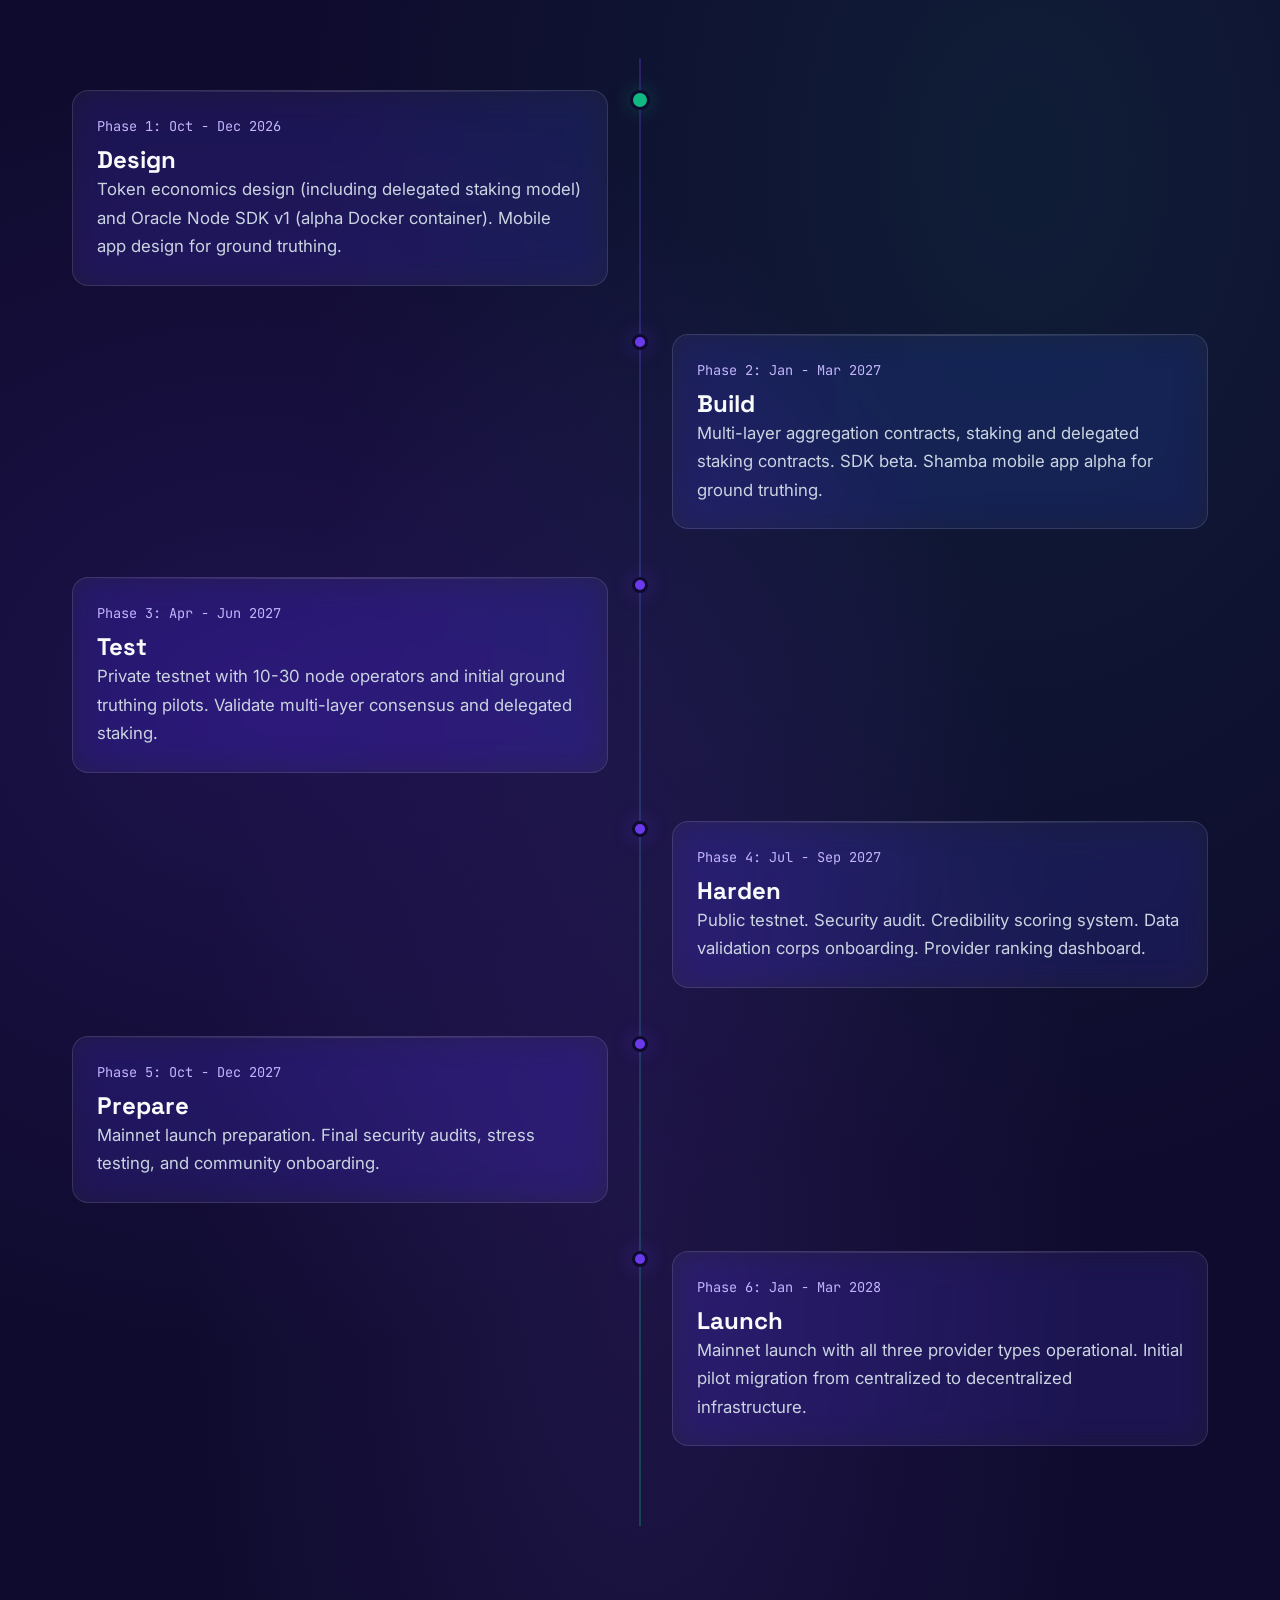
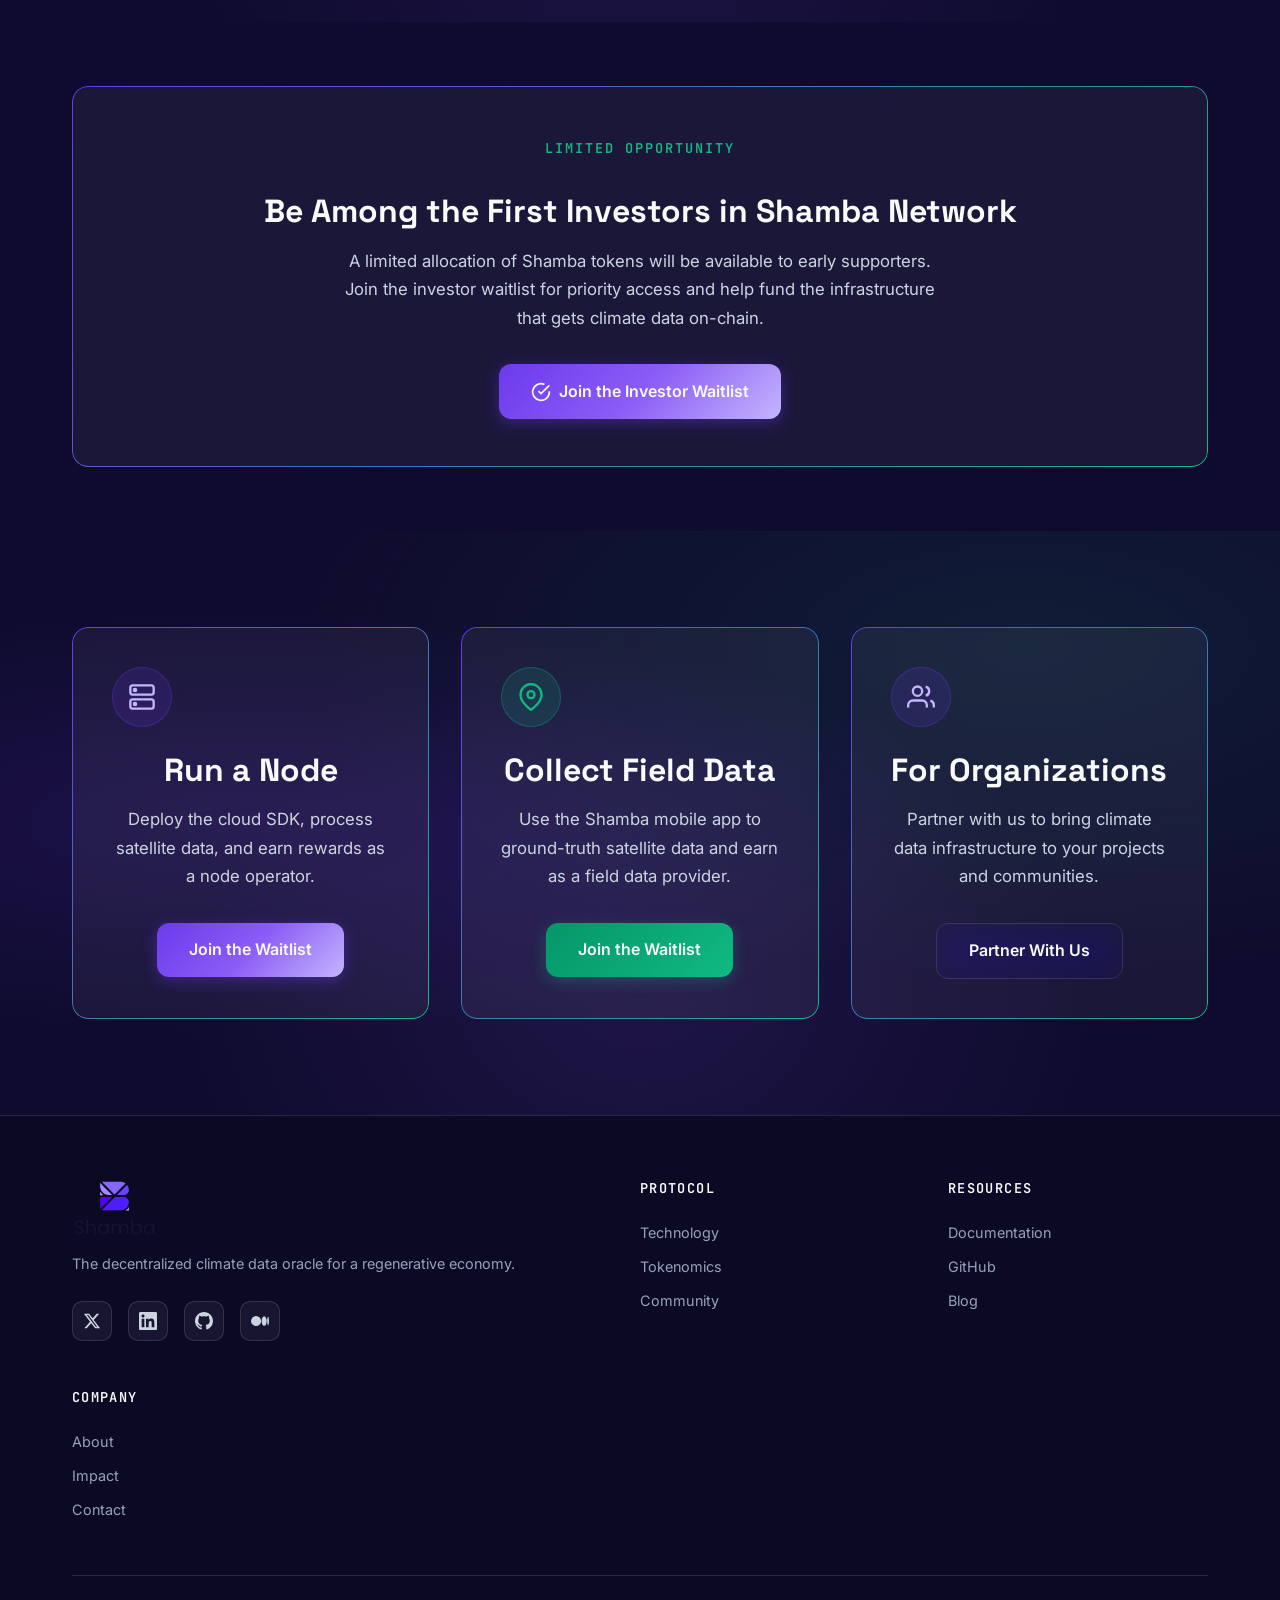
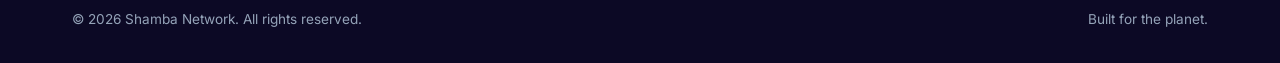
==== commit 58f290b0: "Add XRPL EVM Sidechain as 6th supported network, add brand logos throughout site - Add XRPL EVM Side" ====
--- a/index.html
+++ b/index.html
@@ -74,12 +74,12 @@
     <div class="container">
       <p class="trust-bar-label">Trusted by leading organizations</p>
       <div class="trust-logos">
-        <span class="trust-logo">Chainlink</span>
-        <span class="trust-logo">Mercy Corps</span>
-        <span class="trust-logo">Outlier Ventures</span>
-        <span class="trust-logo">Filecoin</span>
-        <span class="trust-logo">Ripple</span>
-        <span class="trust-logo">Regen Network</span>
+        <span class="trust-logo trust-logo-with-img"><img src="images/logos/chainlink.svg" alt="" class="trust-logo-img">Chainlink</span>
+        <span class="trust-logo trust-logo-with-img"><img src="images/logos/mercy-corps.svg" alt="" class="trust-logo-img">Mercy Corps</span>
+        <span class="trust-logo trust-logo-with-img"><img src="images/logos/outlier-ventures.svg" alt="" class="trust-logo-img">Outlier Ventures</span>
+        <span class="trust-logo trust-logo-with-img"><img src="images/logos/filecoin.svg" alt="" class="trust-logo-img">Filecoin</span>
+        <span class="trust-logo trust-logo-with-img"><img src="images/logos/ripple.svg" alt="" class="trust-logo-img">Ripple</span>
+        <span class="trust-logo trust-logo-with-img"><img src="images/logos/regen-network.svg" alt="" class="trust-logo-img">Regen Network</span>
       </div>
     </div>
   </div>
@@ -164,7 +164,7 @@
           <div class="step-number">3</div>
           <div class="glass-card">
             <h4>Deliver On-Chain</h4>
-            <p>Consensus-verified data is delivered to smart contracts on Arbitrum, Avalanche, Ethereum, Optimism, and Polygon, powering insurance payouts, carbon credits, and climate finance. Community members earn by staking with trusted providers.</p>
+            <p>Consensus-verified data is delivered to smart contracts on Arbitrum, Avalanche, Ethereum, Optimism, Polygon, and the XRPL EVM Sidechain, powering insurance payouts, carbon credits, and climate finance. Community members earn by staking with trusted providers.</p>
           </div>
         </div>
       </div>
@@ -276,7 +276,7 @@
           <div class="stat-label">Lower Insurance Costs</div>
         </div>
         <div class="stat-card glass-card">
-          <div class="stat-number" data-count="5">0</div>
+          <div class="stat-number" data-count="6">0</div>
           <div class="stat-label">Blockchain Networks</div>
         </div>
       </div>
@@ -296,18 +296,18 @@
       </div>
 
       <div class="partner-grid reveal">
-        <div class="glass-card partner-card"><span>Chainlink</span></div>
-        <div class="glass-card partner-card"><span>Mercy Corps Ventures</span></div>
-        <div class="glass-card partner-card"><span>Fortune Credit</span></div>
-        <div class="glass-card partner-card"><span>DIVA Protocol</span></div>
-        <div class="glass-card partner-card"><span>Regen Network</span></div>
-        <div class="glass-card partner-card"><span>Ripple</span></div>
-        <div class="glass-card partner-card"><span>BlockBima</span></div>
-        <div class="glass-card partner-card"><span>Filecoin / IPFS</span></div>
-        <div class="glass-card partner-card"><span>Thallo</span></div>
-        <div class="glass-card partner-card"><span>dClimate</span></div>
-        <div class="glass-card partner-card"><span>Open Forest Protocol</span></div>
-        <div class="glass-card partner-card"><span>Outlier Ventures</span></div>
+        <div class="glass-card partner-card"><img src="images/logos/chainlink.svg" alt="Chainlink" class="partner-logo"><span>Chainlink</span></div>
+        <div class="glass-card partner-card"><img src="images/logos/mercy-corps.svg" alt="Mercy Corps" class="partner-logo"><span>Mercy Corps Ventures</span></div>
+        <div class="glass-card partner-card"><img src="images/logos/fortune-credit.svg" alt="Fortune Credit" class="partner-logo"><span>Fortune Credit</span></div>
+        <div class="glass-card partner-card"><img src="images/logos/diva-protocol.svg" alt="DIVA Protocol" class="partner-logo"><span>DIVA Protocol</span></div>
+        <div class="glass-card partner-card"><img src="images/logos/regen-network.svg" alt="Regen Network" class="partner-logo"><span>Regen Network</span></div>
+        <div class="glass-card partner-card"><img src="images/logos/ripple.svg" alt="Ripple" class="partner-logo"><span>Ripple</span></div>
+        <div class="glass-card partner-card"><img src="images/logos/blockbima.svg" alt="BlockBima" class="partner-logo"><span>BlockBima</span></div>
+        <div class="glass-card partner-card"><img src="images/logos/filecoin.svg" alt="Filecoin" class="partner-logo"><span>Filecoin / IPFS</span></div>
+        <div class="glass-card partner-card"><img src="images/logos/thallo.svg" alt="Thallo" class="partner-logo"><span>Thallo</span></div>
+        <div class="glass-card partner-card"><img src="images/logos/dclimate.svg" alt="dClimate" class="partner-logo"><span>dClimate</span></div>
+        <div class="glass-card partner-card"><img src="images/logos/open-forest-protocol.svg" alt="Open Forest Protocol" class="partner-logo"><span>Open Forest Protocol</span></div>
+        <div class="glass-card partner-card"><img src="images/logos/outlier-ventures.svg" alt="Outlier Ventures" class="partner-logo"><span>Outlier Ventures</span></div>
       </div>
     </div>
   </section>
--- a/css/styles.css
+++ b/css/styles.css
@@ -847,6 +847,39 @@
   font-size: 0.95rem;
 }
 
+/* === Partner & Network Logos === */
+.partner-logo {
+  width: 48px;
+  height: 48px;
+  margin-bottom: 0.75rem;
+  object-fit: contain;
+}
+
+.trust-logo-img {
+  width: 36px;
+  height: 36px;
+  object-fit: contain;
+}
+
+.trust-logo-with-img {
+  display: inline-flex;
+  align-items: center;
+  gap: 0.5rem;
+}
+
+.blockchain-logo {
+  width: 40px;
+  height: 40px;
+  object-fit: contain;
+}
+
+.data-source-logo {
+  width: 44px;
+  height: 44px;
+  object-fit: contain;
+  margin-bottom: 0.5rem;
+}
+
 /* === Media Ticker === */
 .media-scroll {
   display: flex;
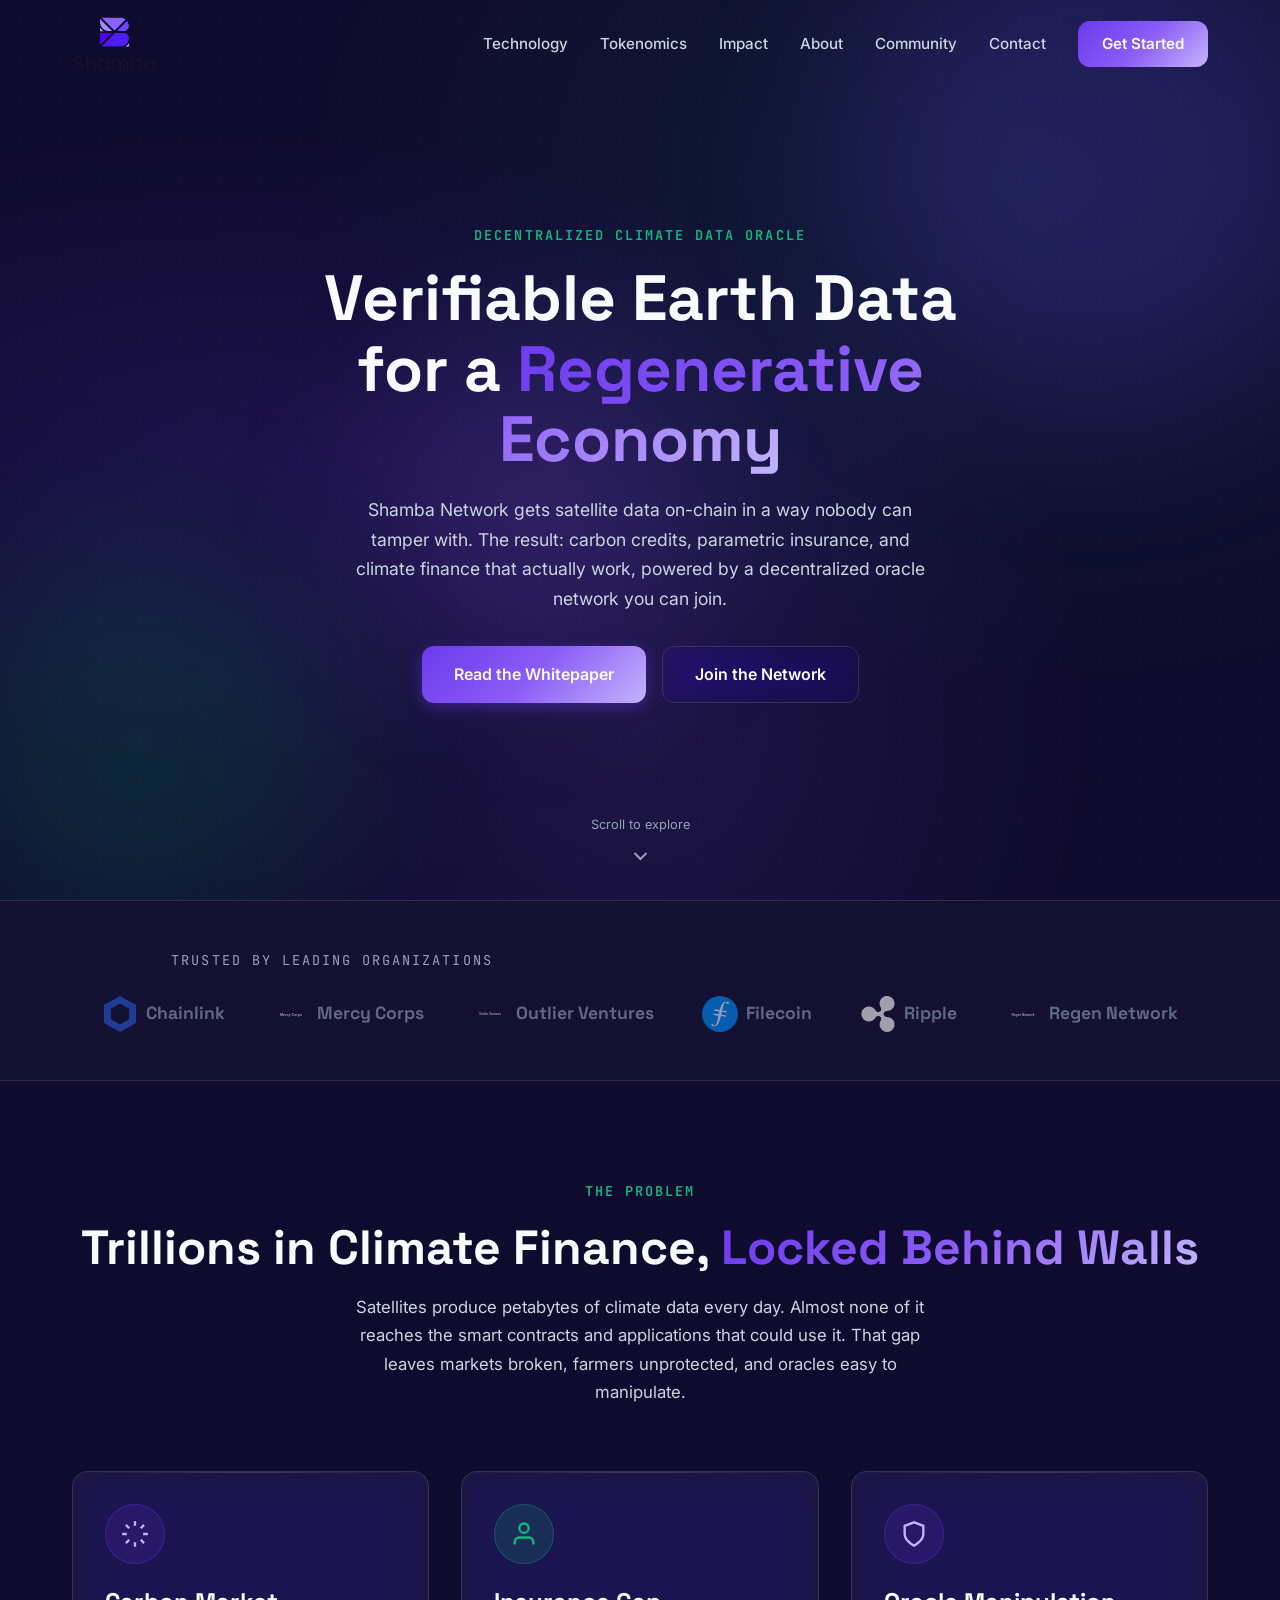
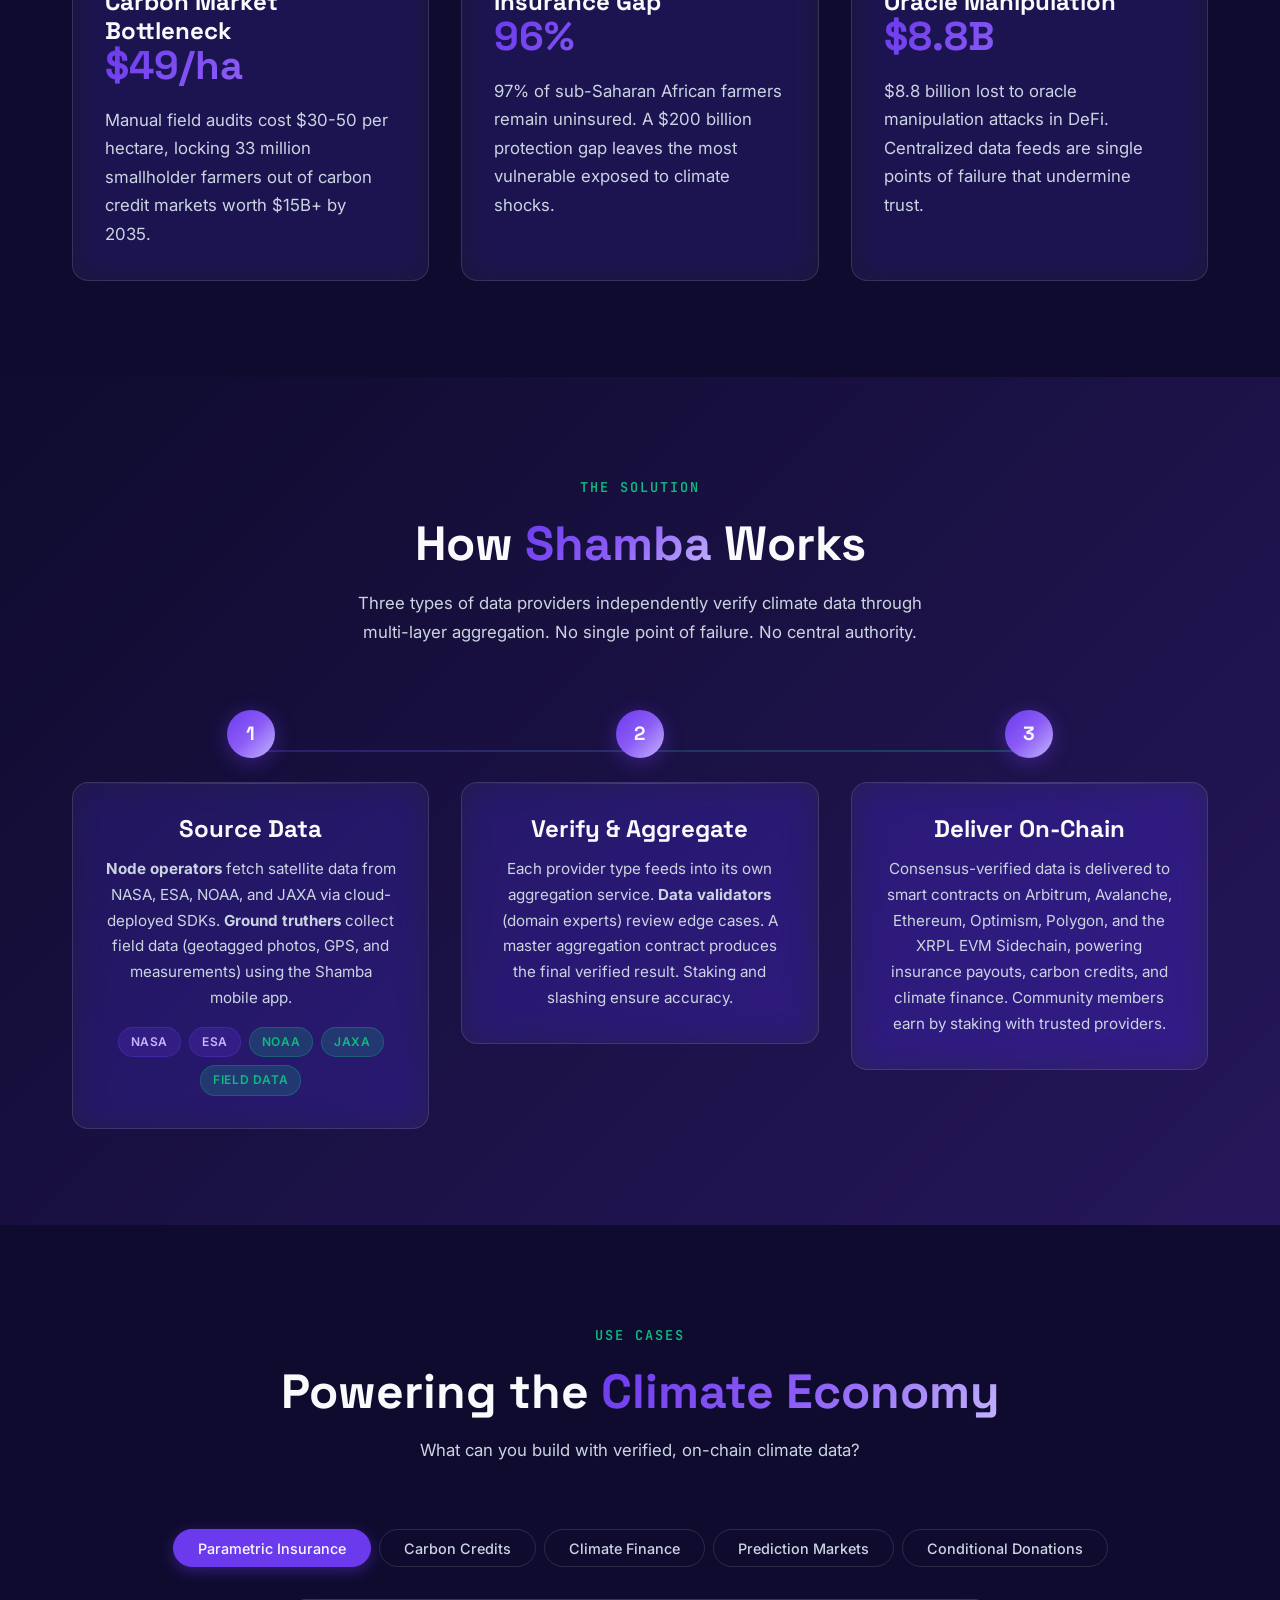
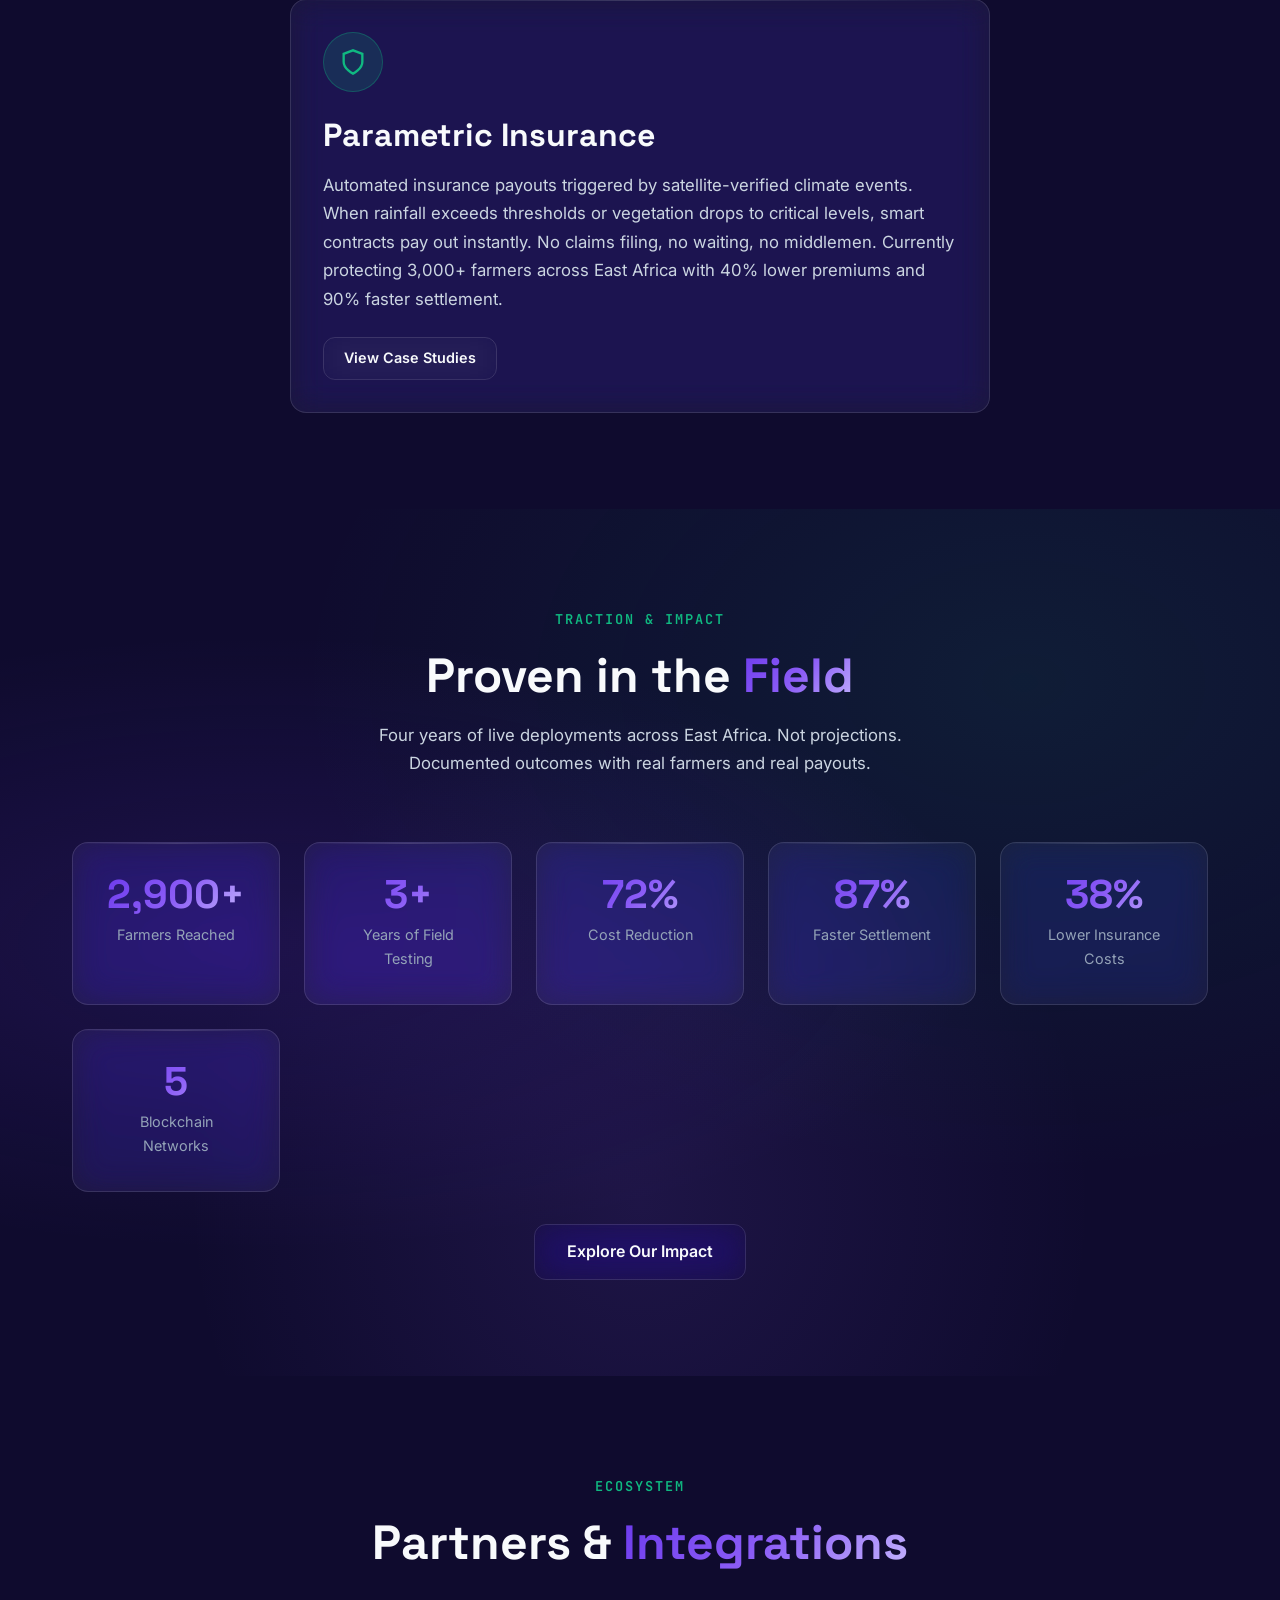
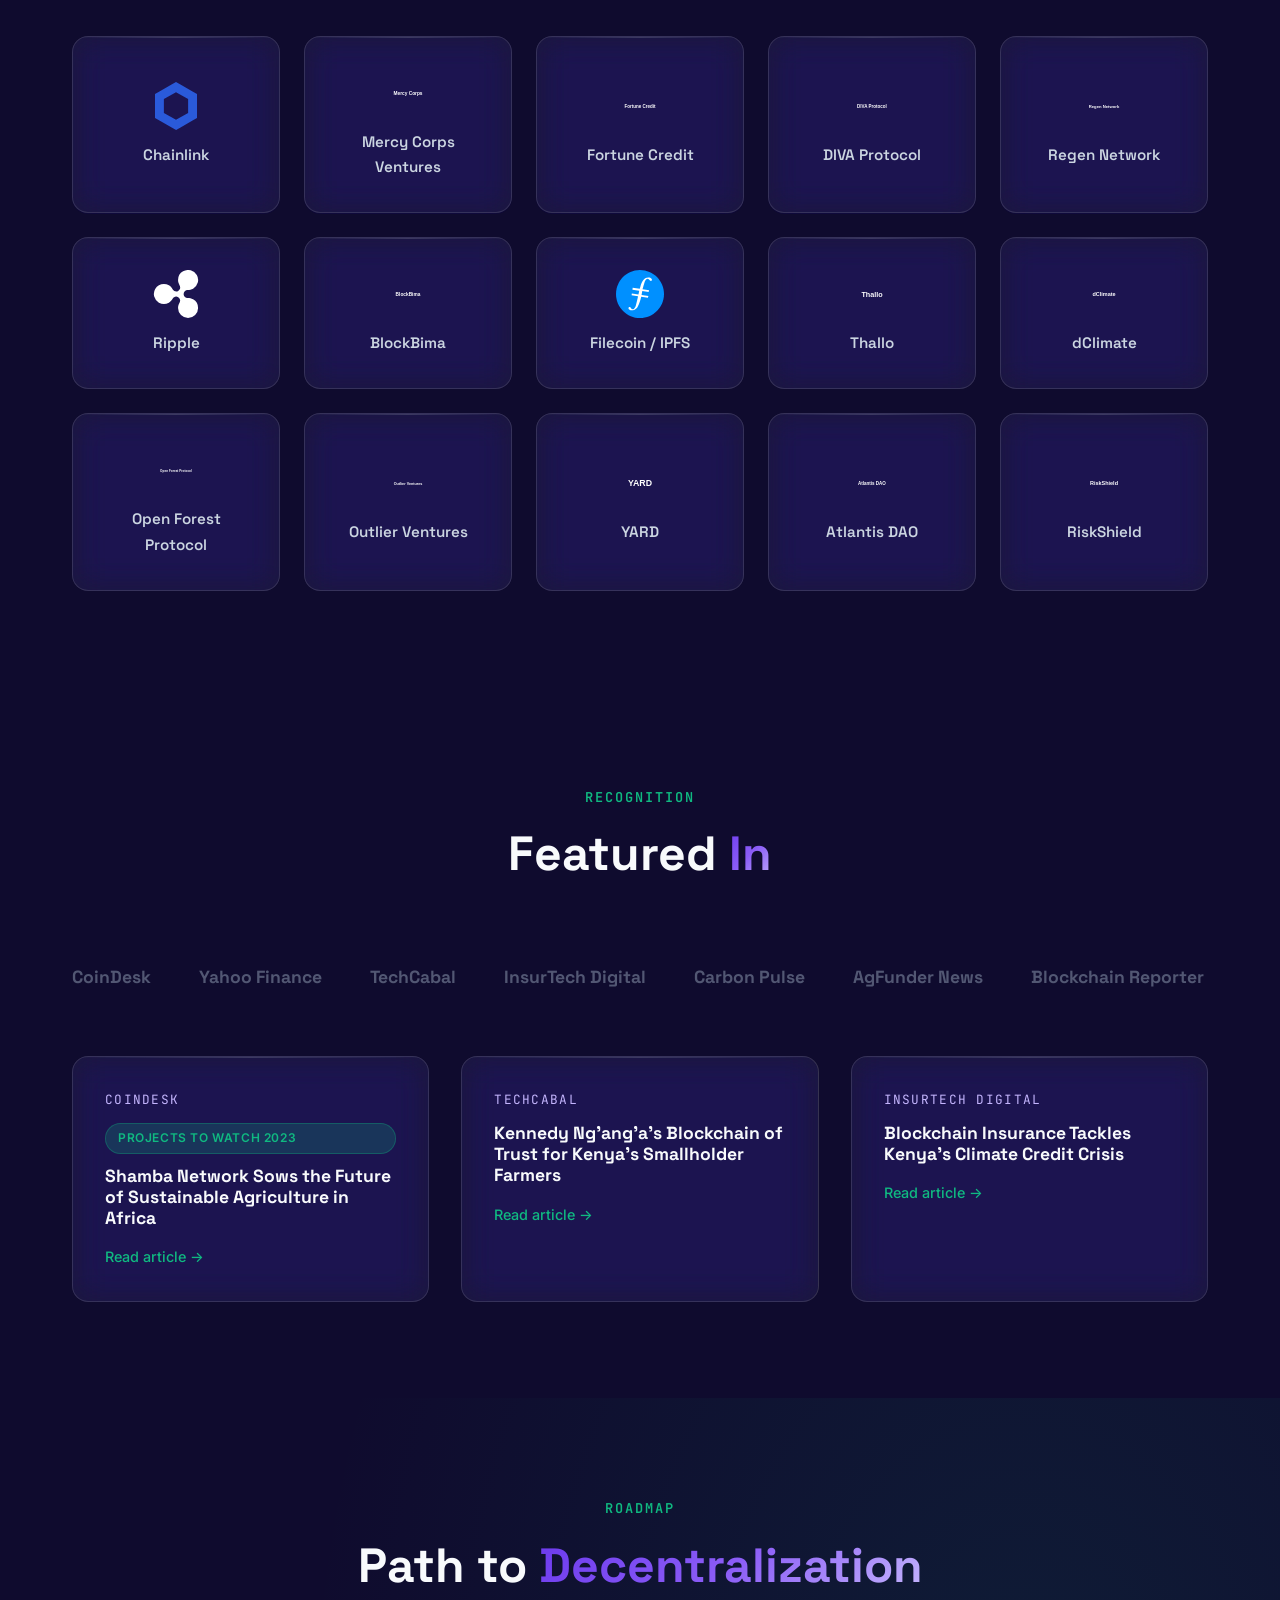
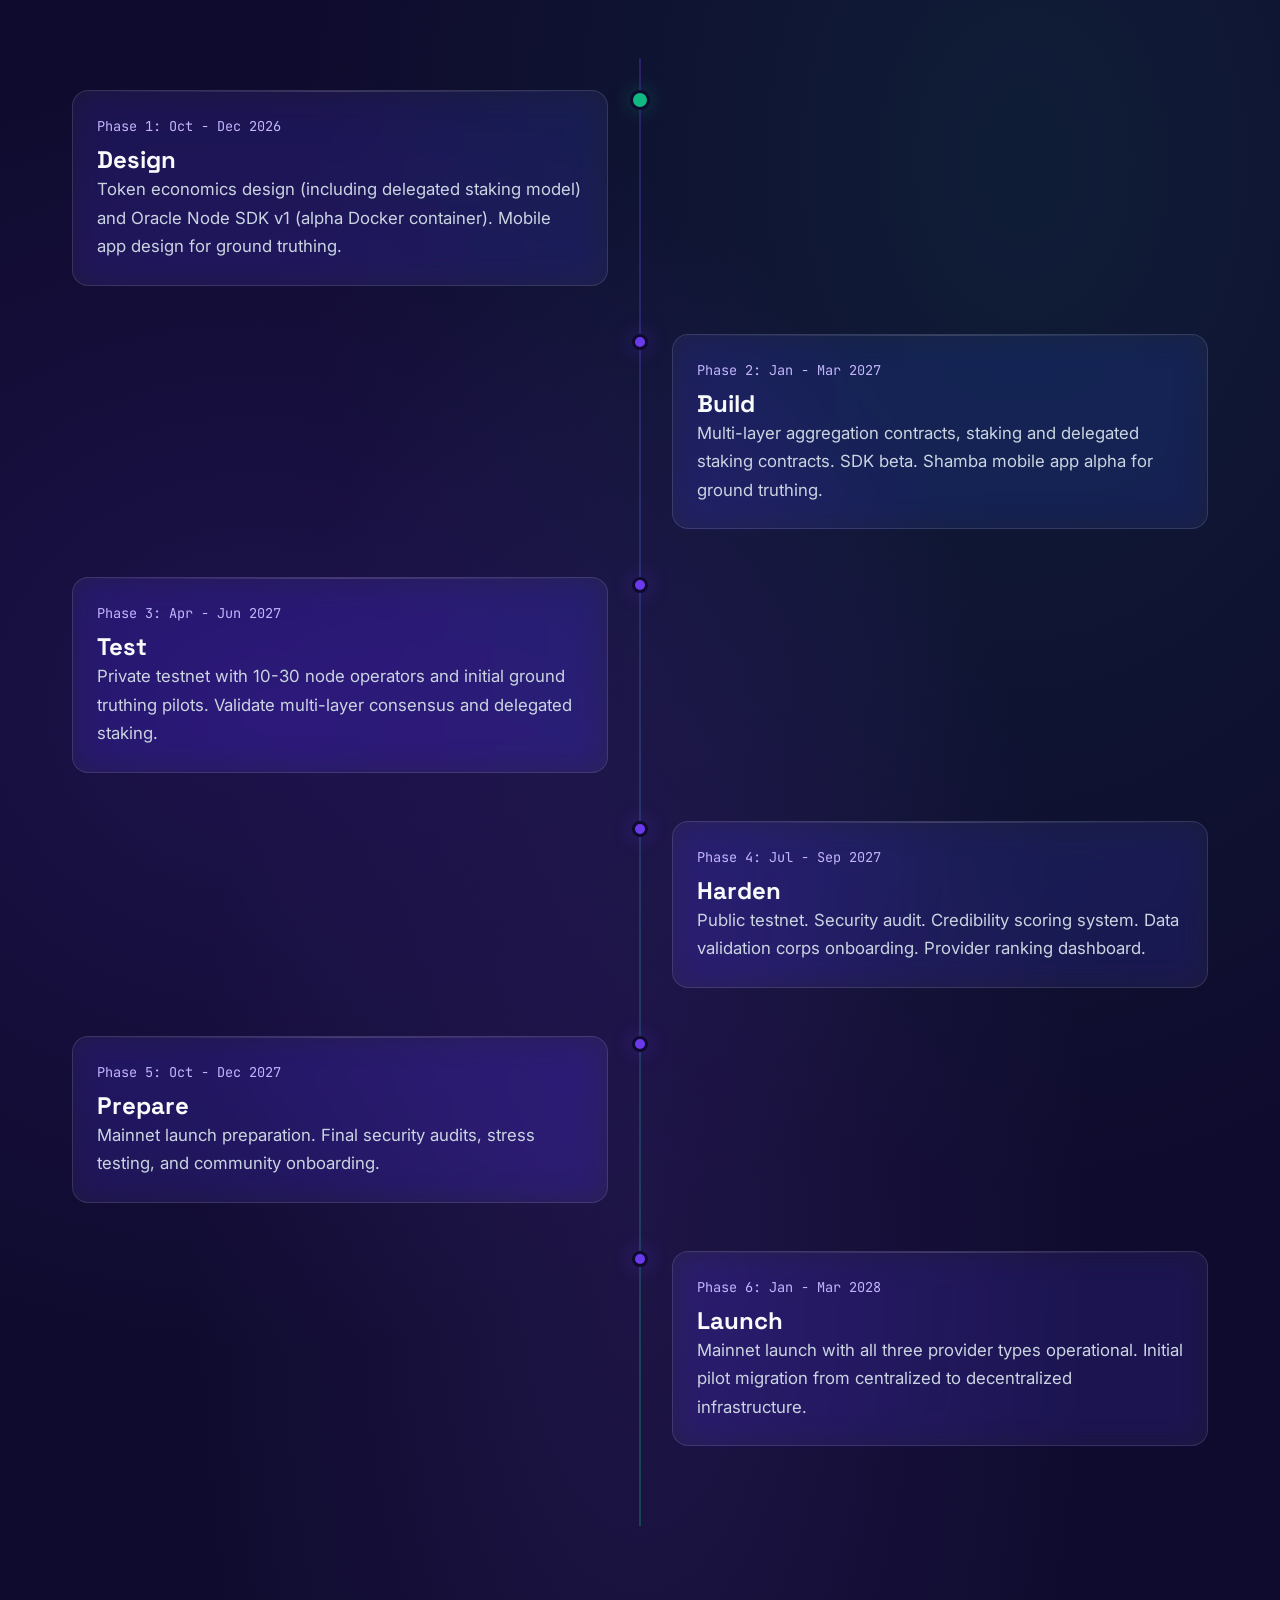
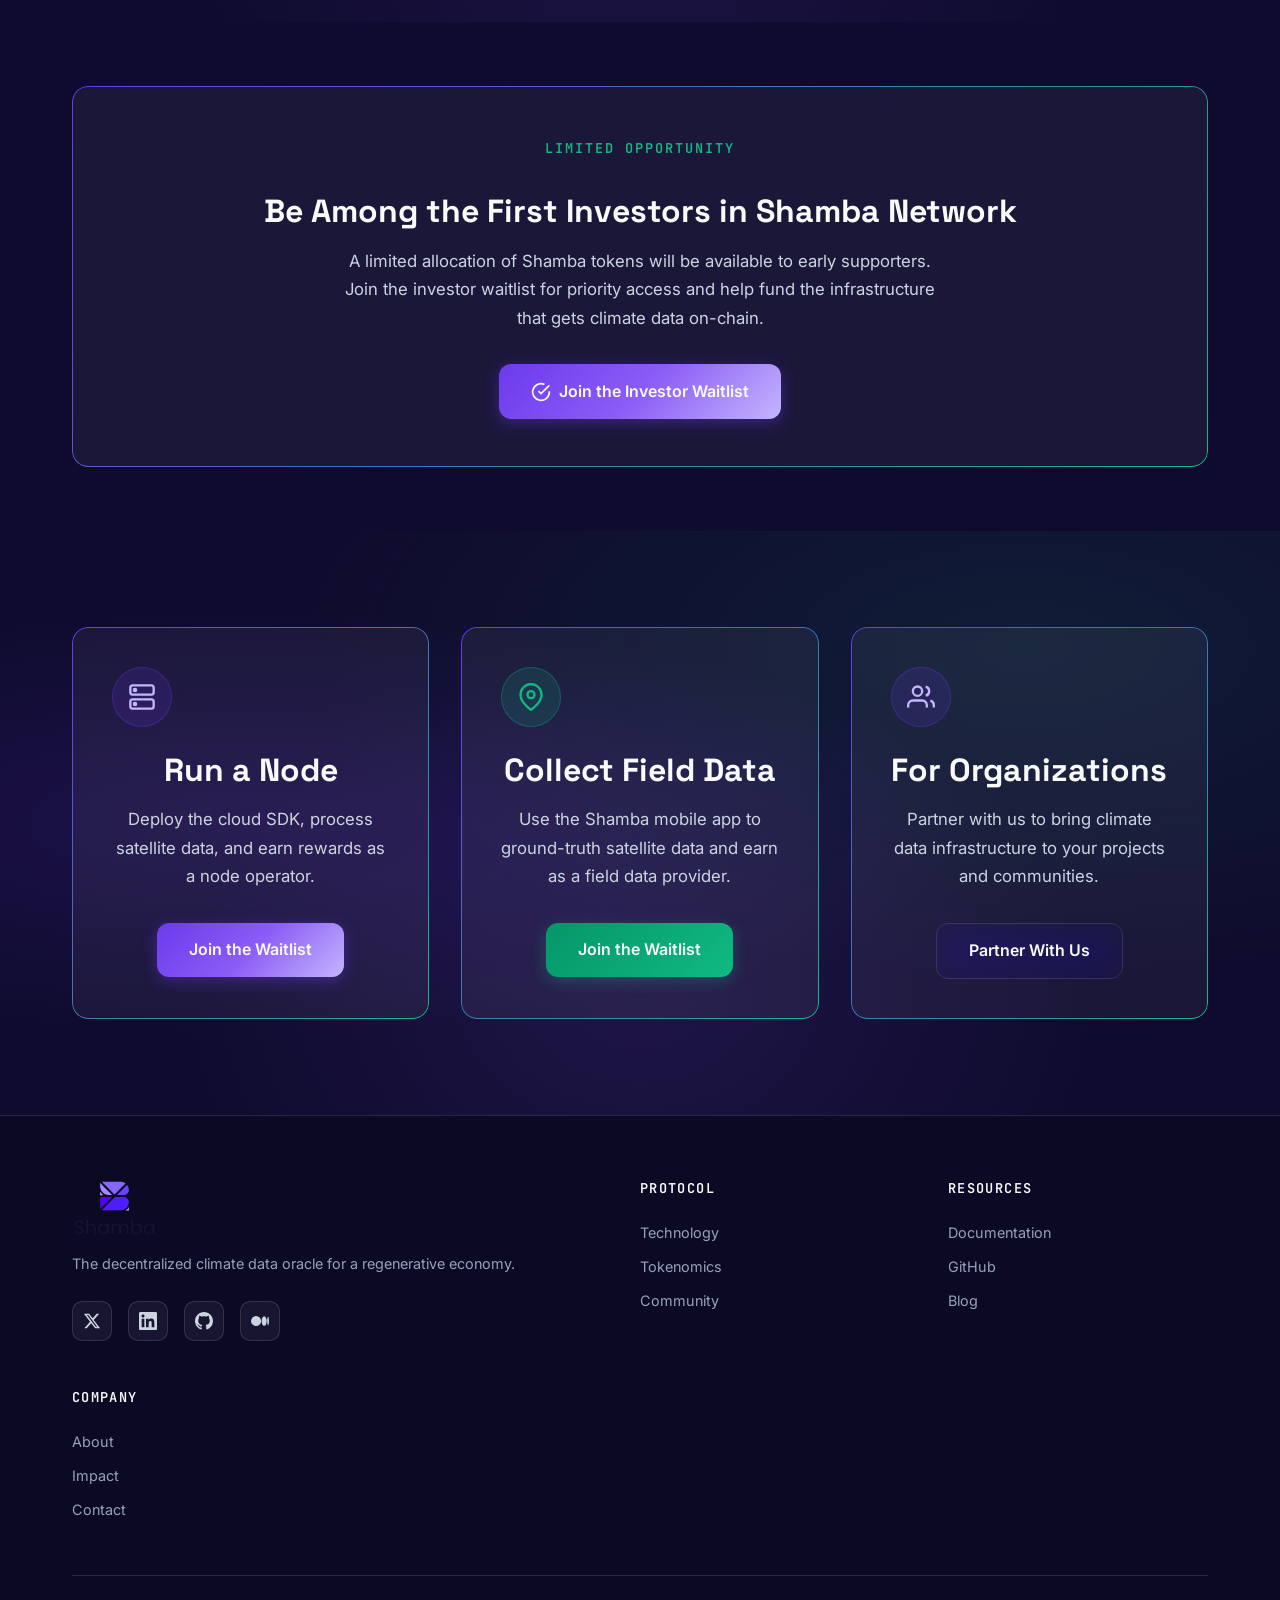
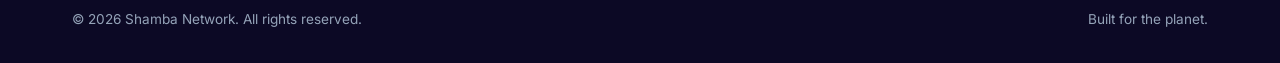
==== commit 765aa80f: "Add missing partners to both partner grid sections - index.html: Add YARD, Atlantis DAO, RiskShield " ====
--- a/index.html
+++ b/index.html
@@ -308,6 +308,9 @@
         <div class="glass-card partner-card"><img src="images/logos/dclimate.svg" alt="dClimate" class="partner-logo"><span>dClimate</span></div>
         <div class="glass-card partner-card"><img src="images/logos/open-forest-protocol.svg" alt="Open Forest Protocol" class="partner-logo"><span>Open Forest Protocol</span></div>
         <div class="glass-card partner-card"><img src="images/logos/outlier-ventures.svg" alt="Outlier Ventures" class="partner-logo"><span>Outlier Ventures</span></div>
+        <div class="glass-card partner-card"><img src="images/logos/yard.svg" alt="YARD" class="partner-logo"><span>YARD</span></div>
+        <div class="glass-card partner-card"><img src="images/logos/atlantis-dao.svg" alt="Atlantis DAO" class="partner-logo"><span>Atlantis DAO</span></div>
+        <div class="glass-card partner-card"><img src="images/logos/riskshield.svg" alt="RiskShield" class="partner-logo"><span>RiskShield</span></div>
       </div>
     </div>
   </section>
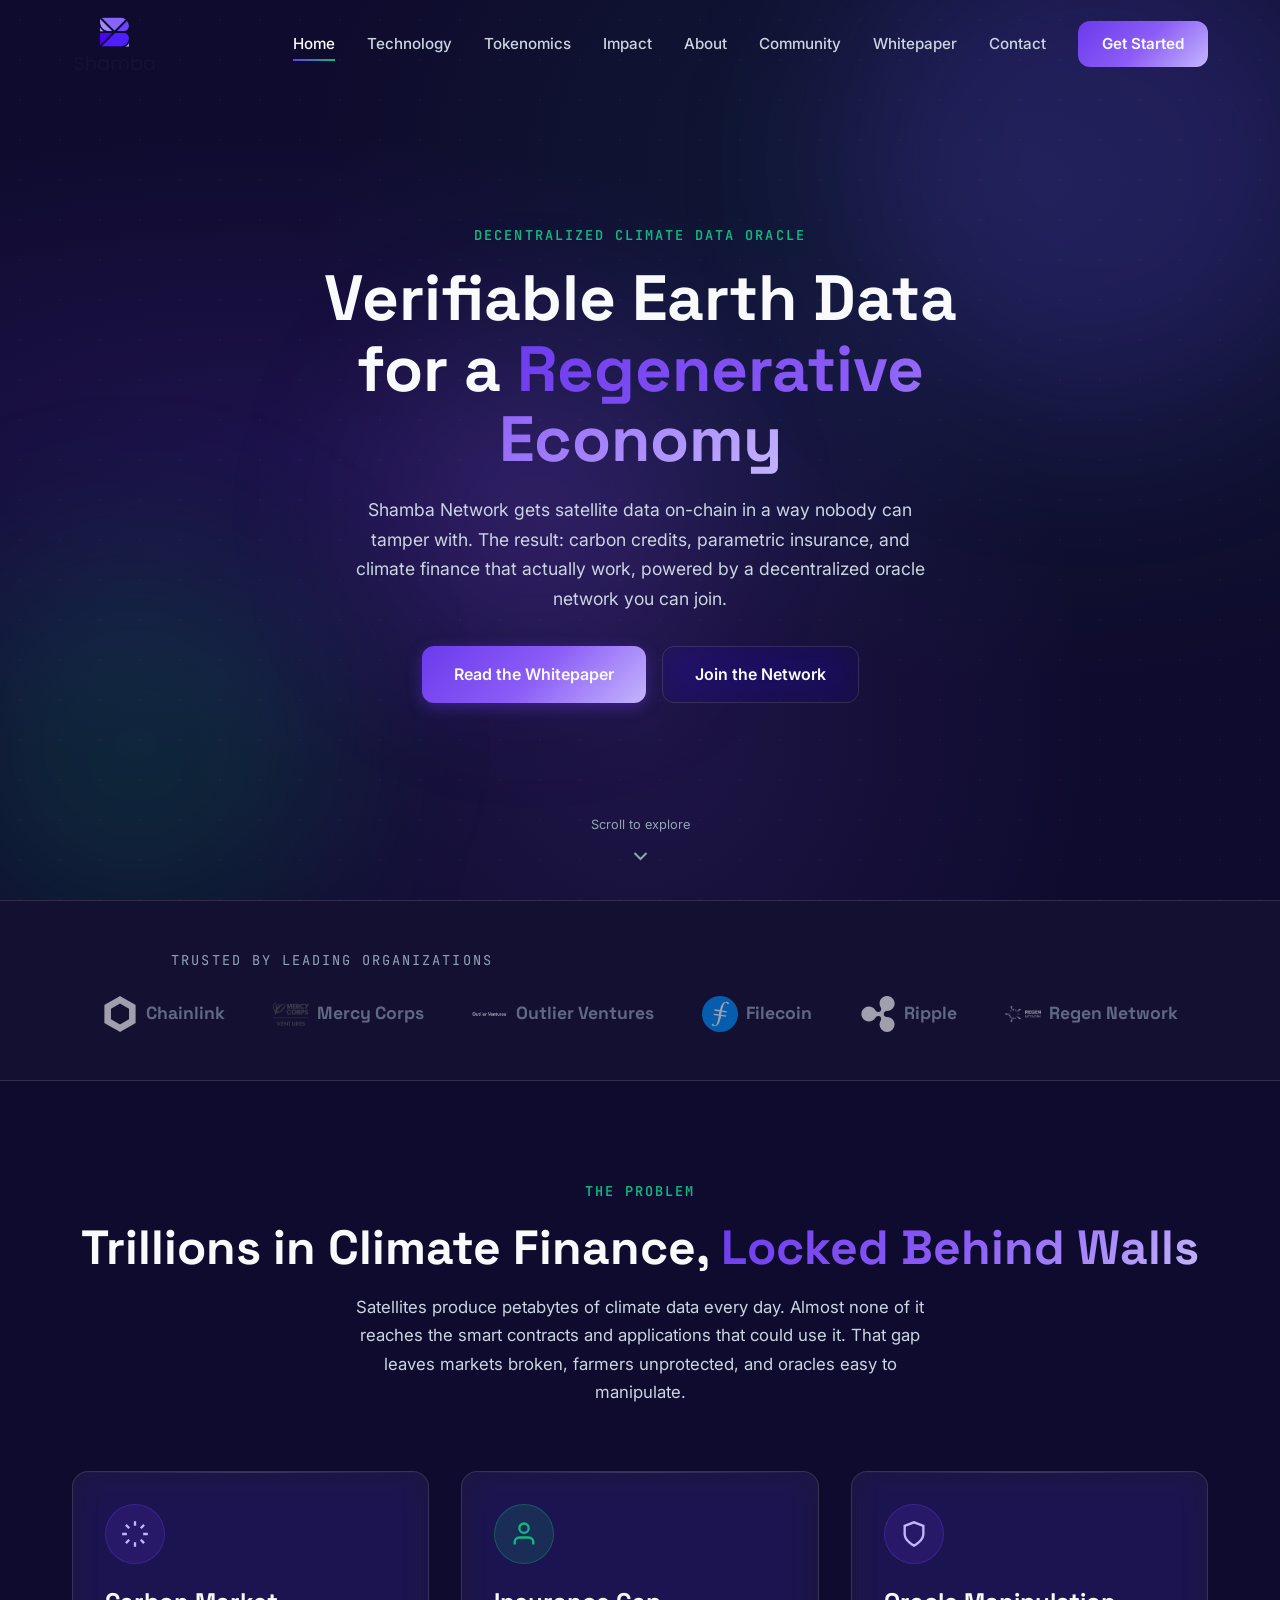
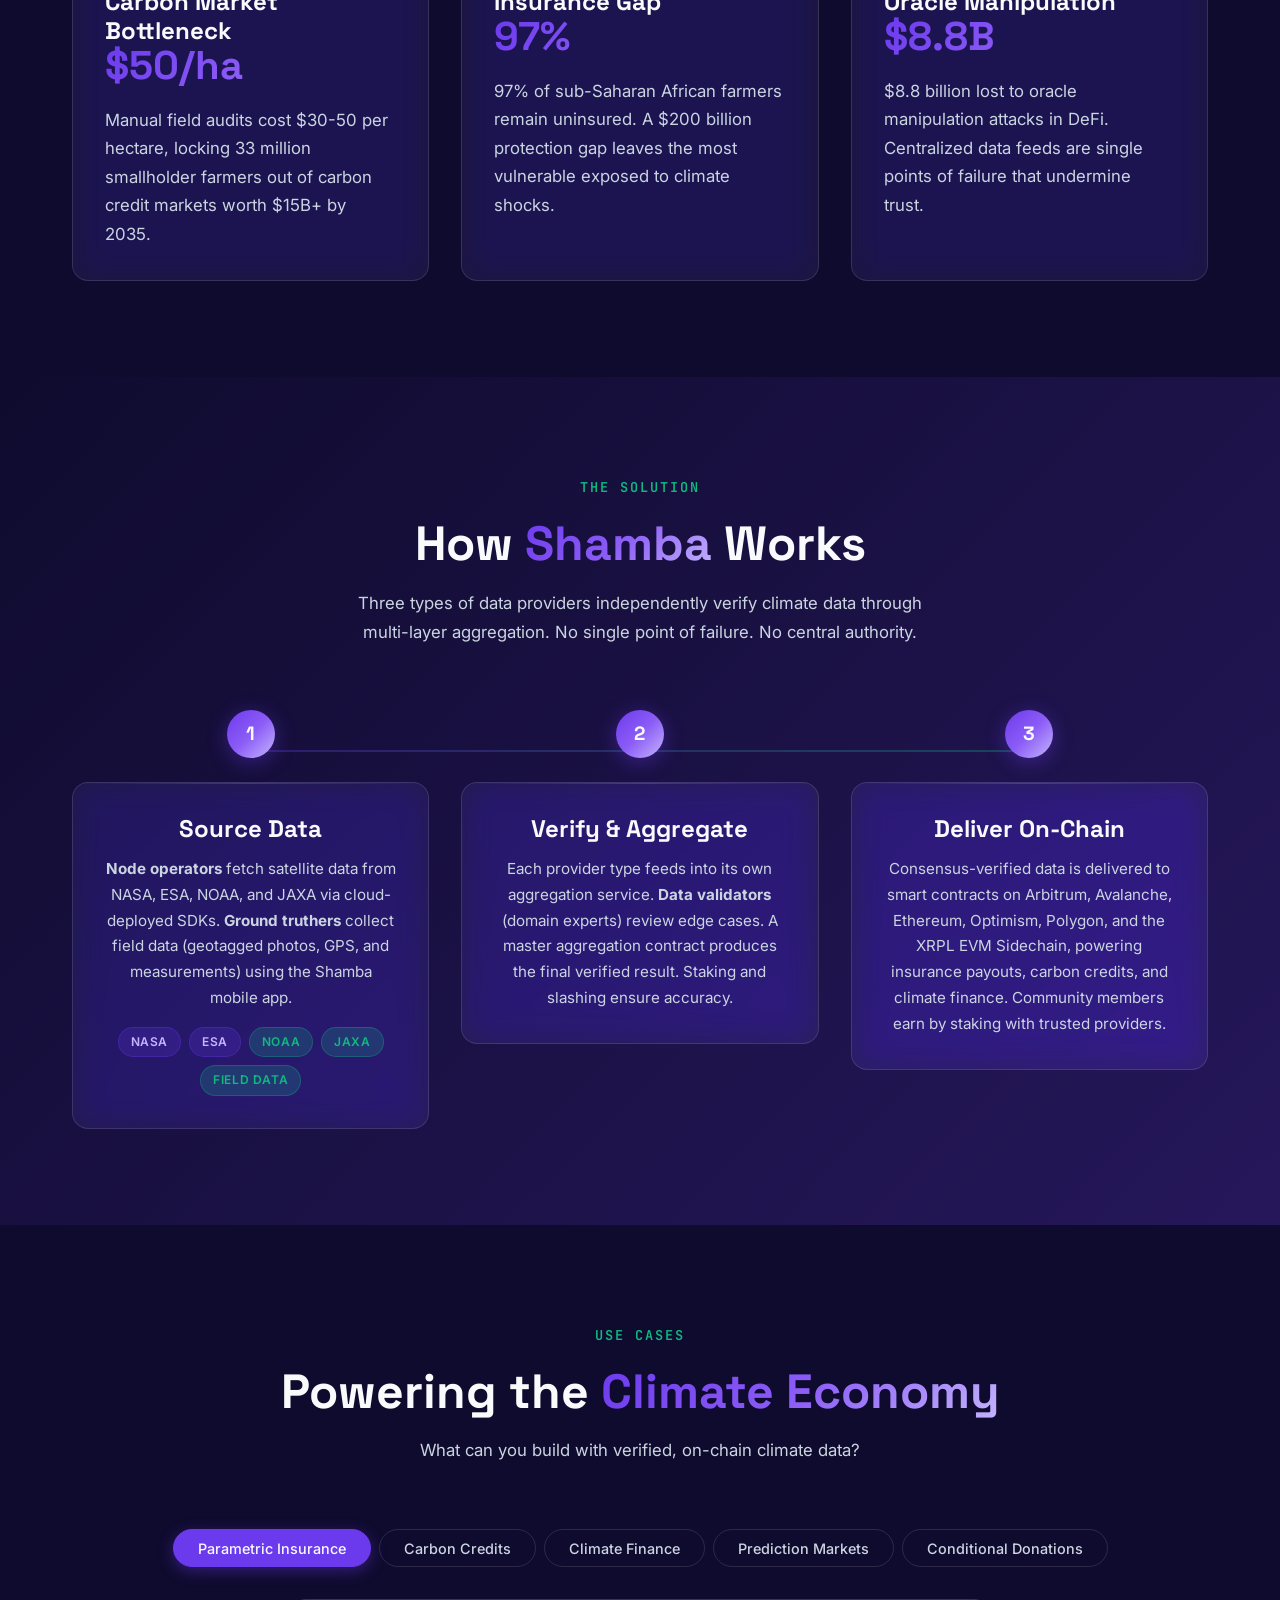
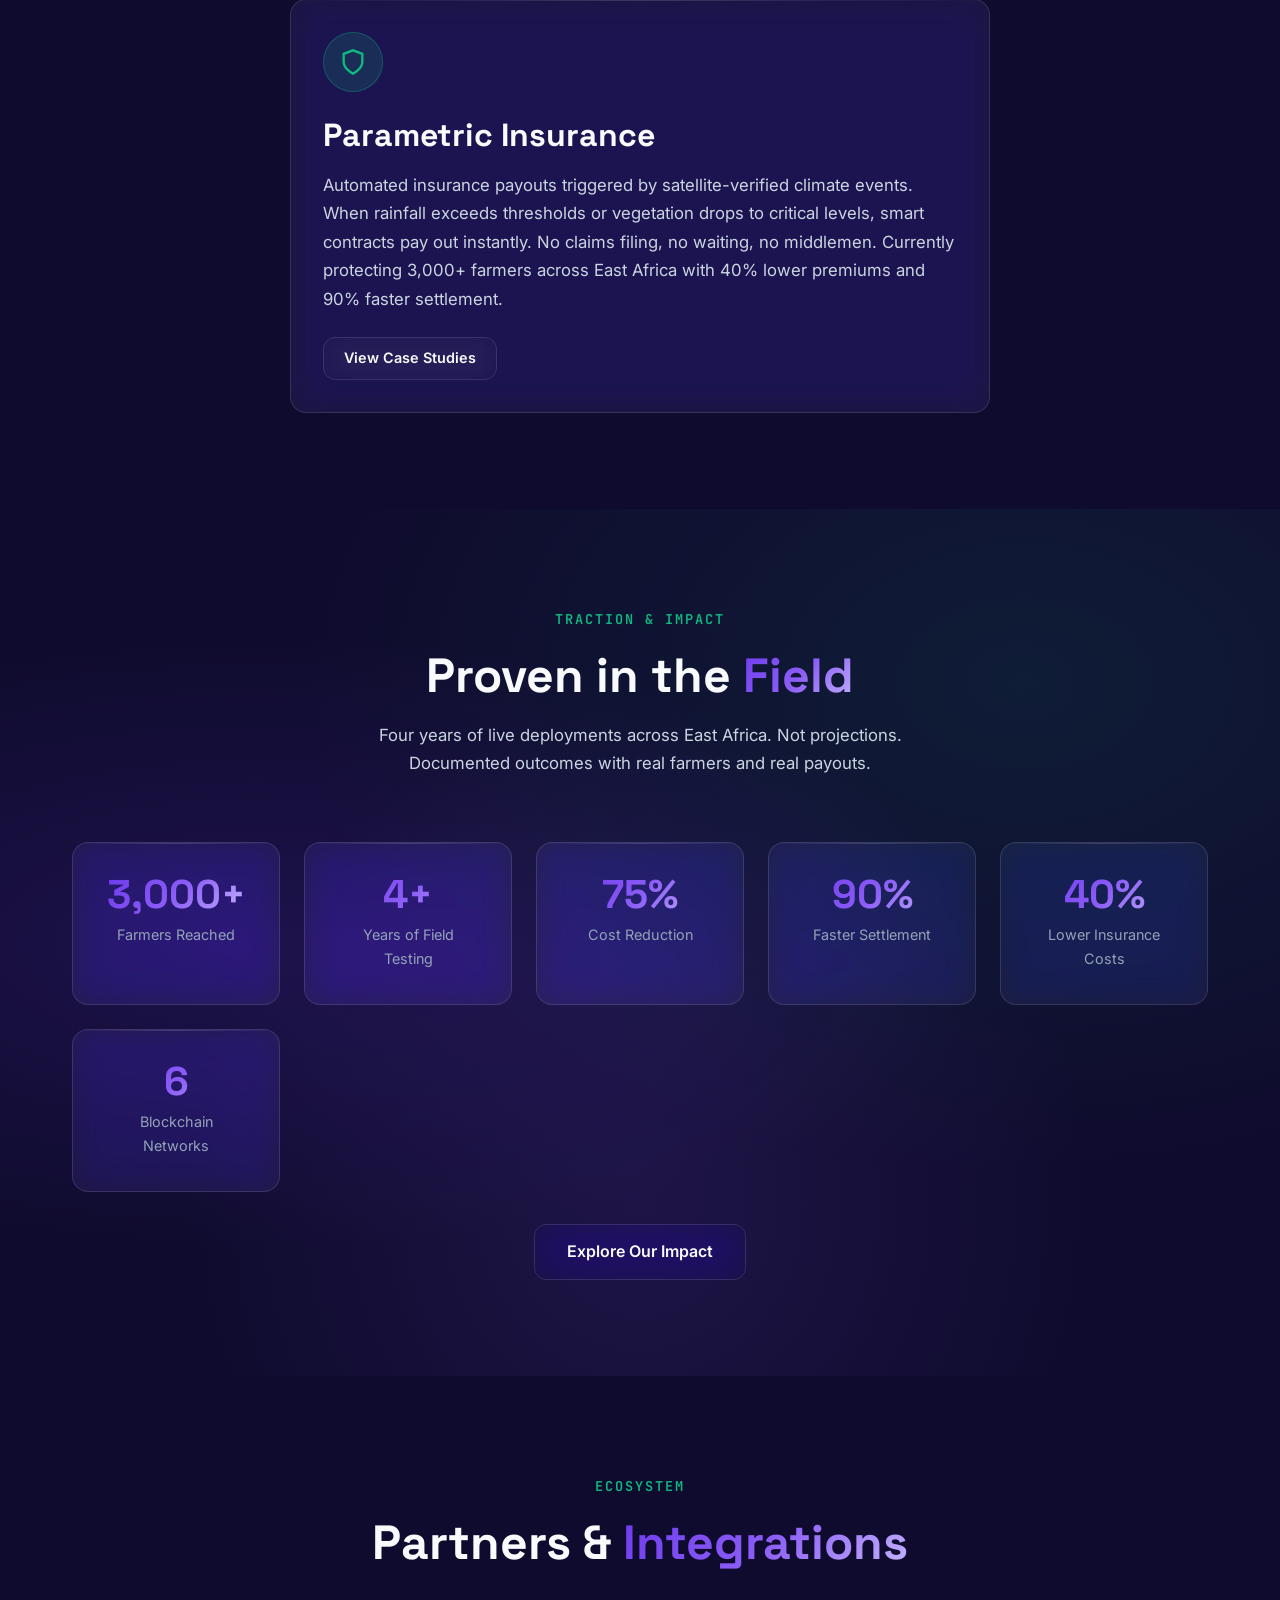
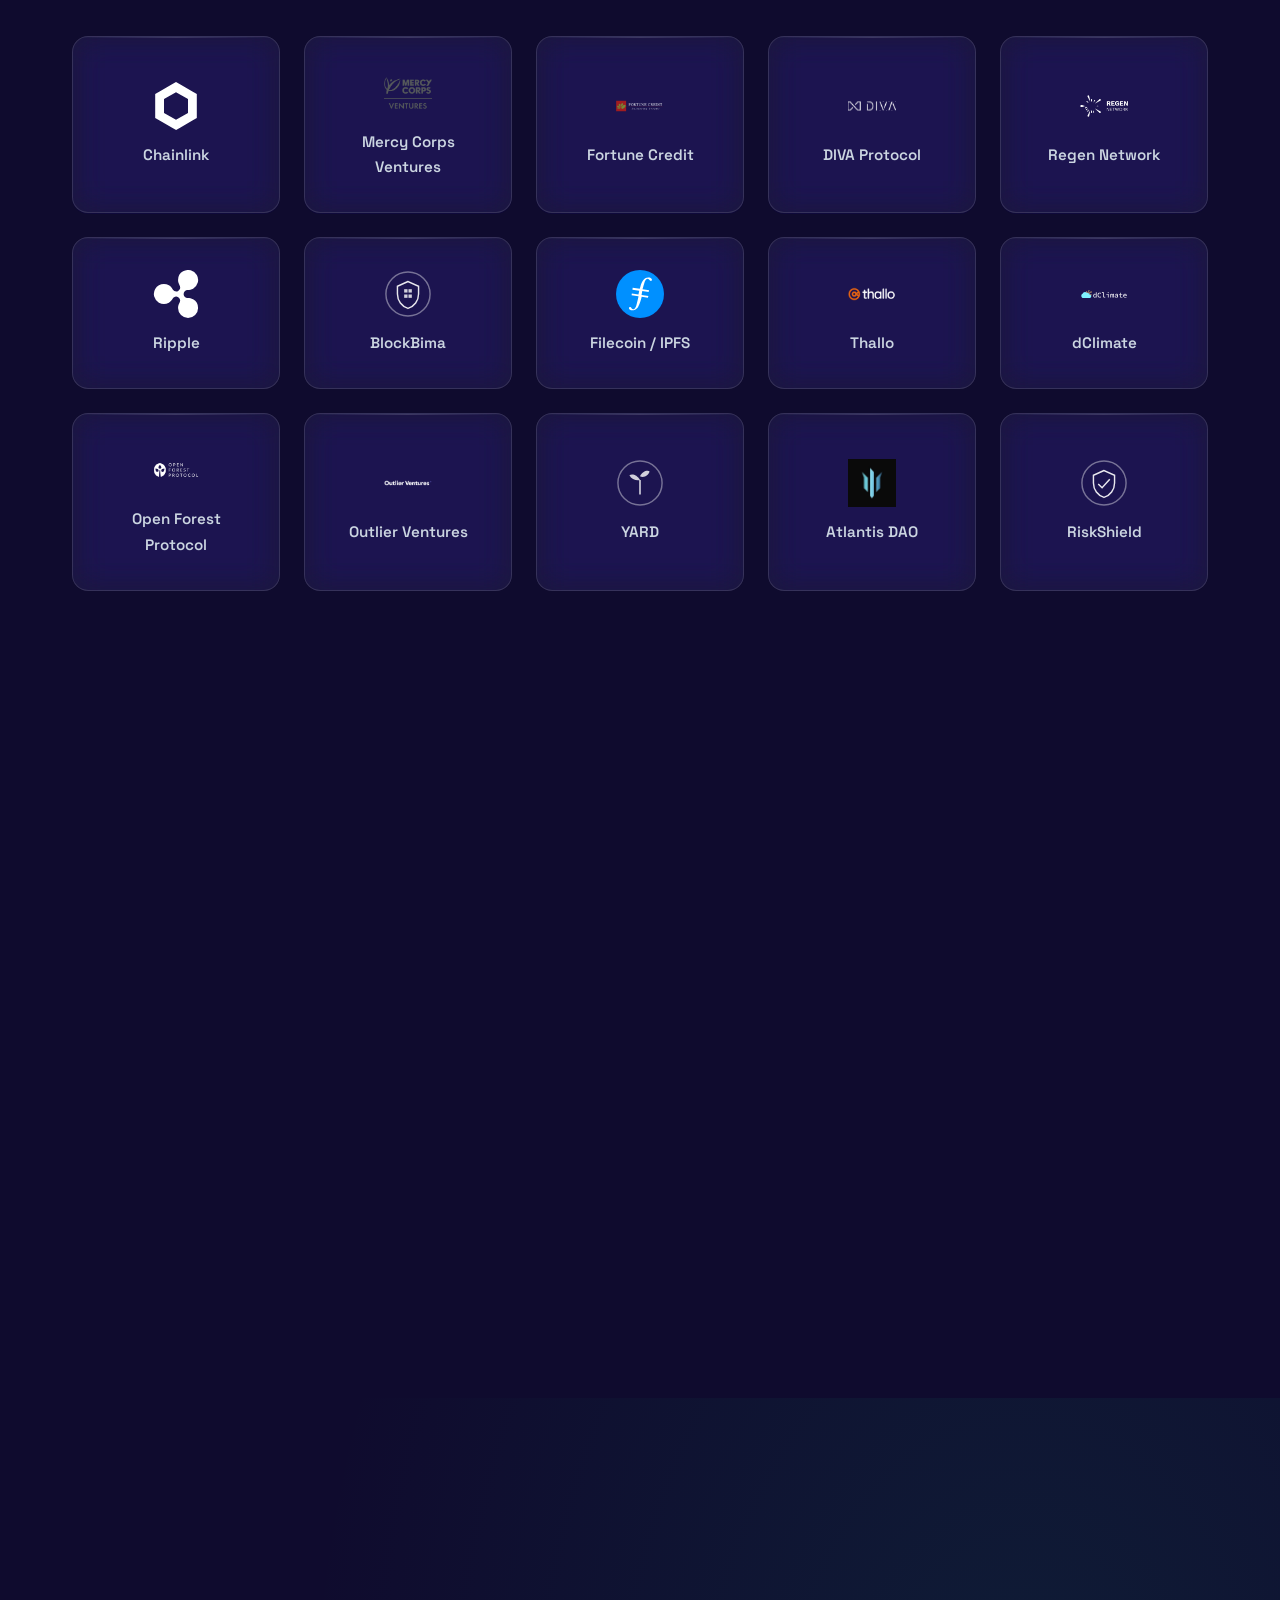
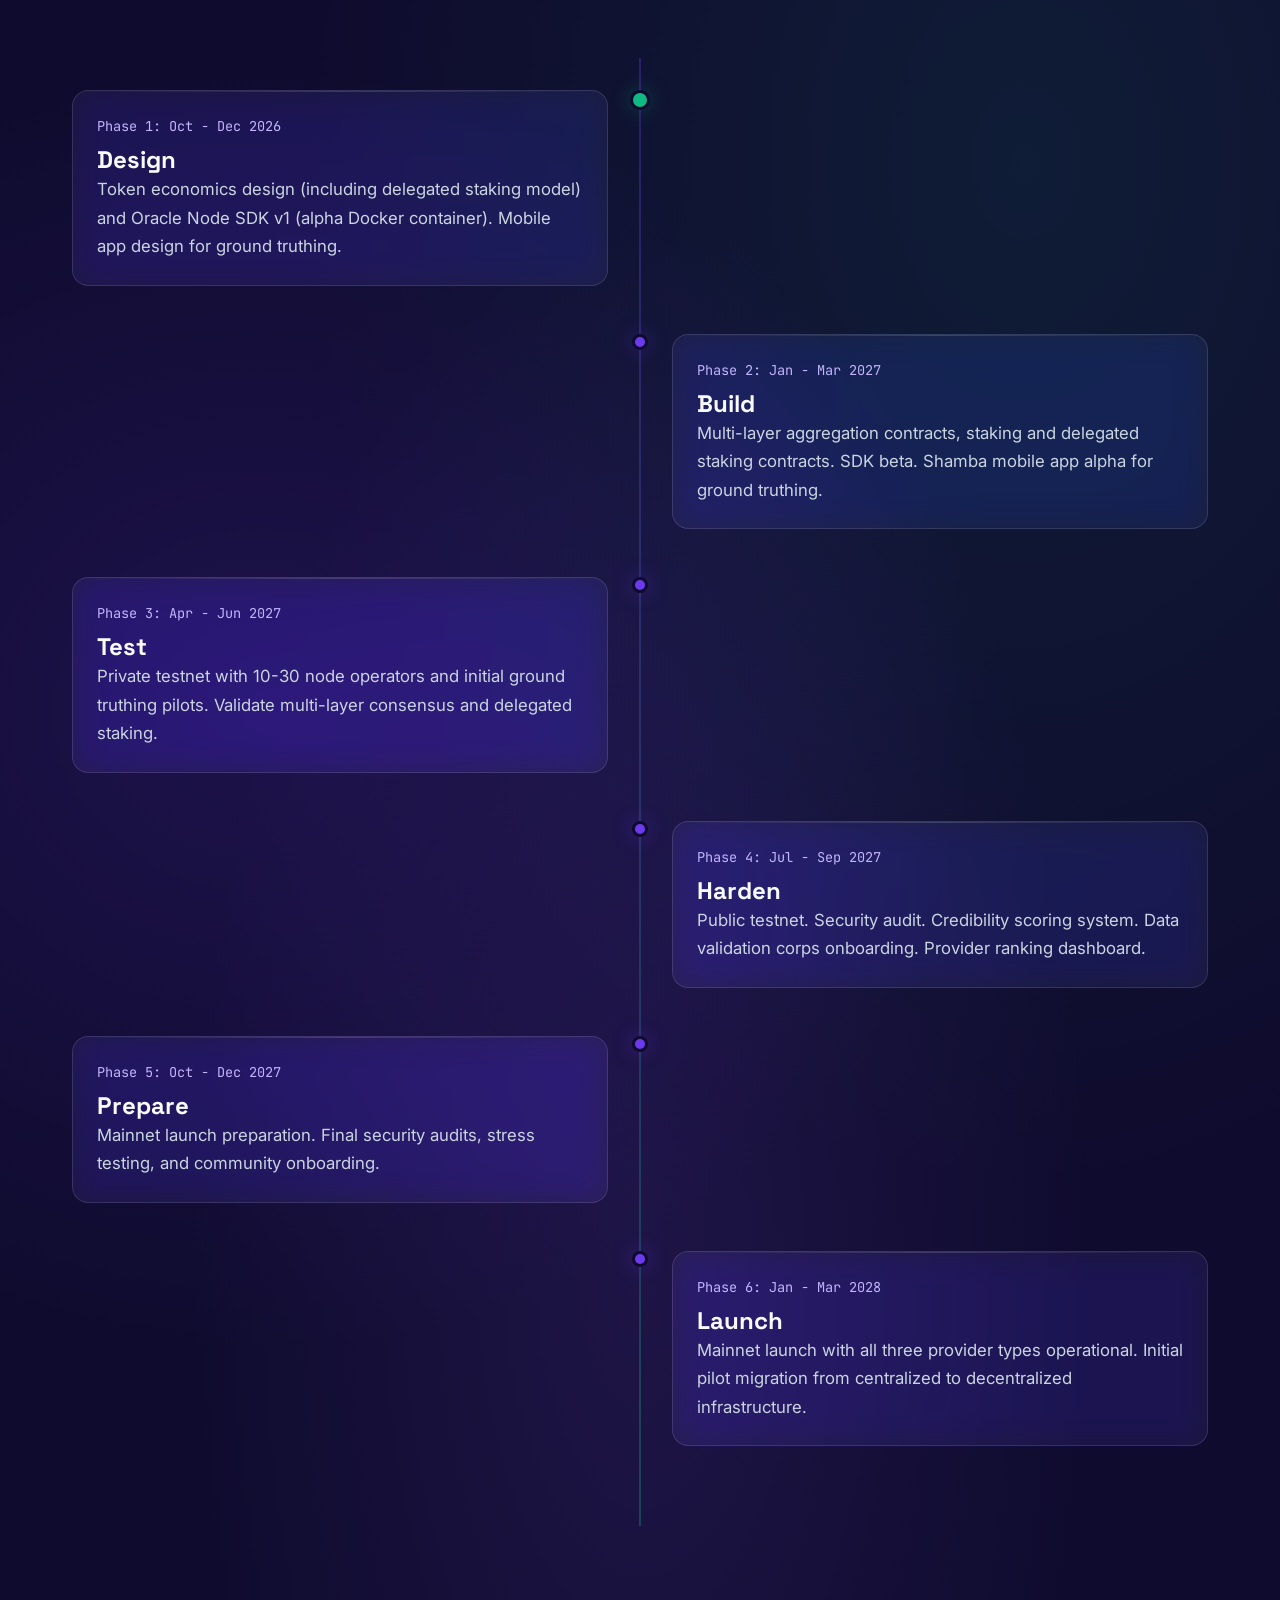
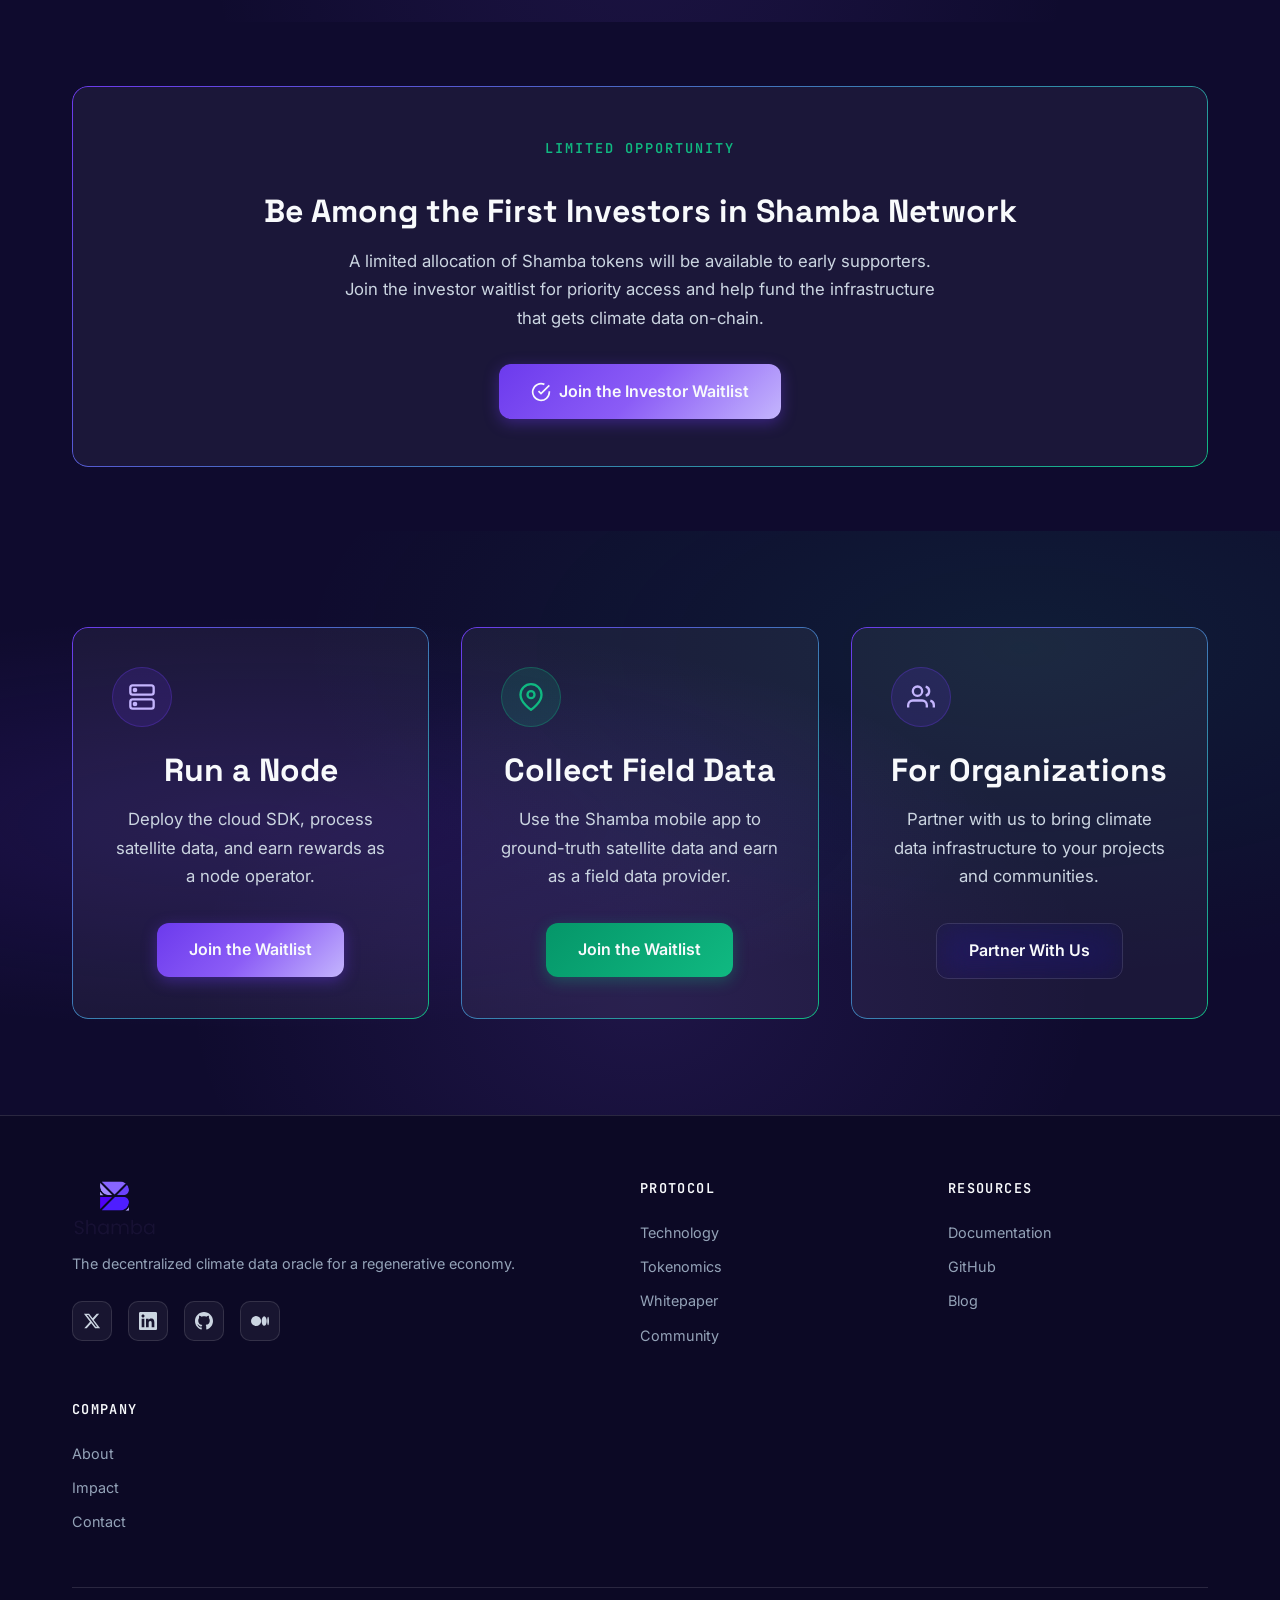
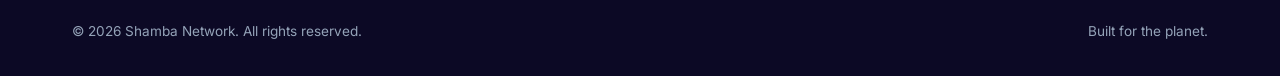
==== commit ba86a84b: "Add whitepaper page, update nav with Home link, remove contact email - Create whitepaper.html with a" ====
--- a/index.html
+++ b/index.html
@@ -27,11 +27,13 @@
         <img src="images/shamba-logo.png" alt="Shamba Network" width="180" height="52">
       </a>
       <div class="nav-links">
+        <a href="index.html" class="active">Home</a>
         <a href="technology.html">Technology</a>
         <a href="tokenomics.html">Tokenomics</a>
         <a href="impact.html">Impact</a>
         <a href="about.html">About</a>
         <a href="community.html">Community</a>
+        <a href="whitepaper.html">Whitepaper</a>
         <a href="contact.html">Contact</a>
         <a href="community.html#get-started" class="nav-cta">Get Started</a>
       </div>
@@ -57,7 +59,7 @@
         <h1>Verifiable Earth Data for a <span class="text-gradient">Regenerative Economy</span></h1>
         <p>Shamba Network gets satellite data on-chain in a way nobody can tamper with. The result: carbon credits, parametric insurance, and climate finance that actually work, powered by a decentralized oracle network you can join.</p>
         <div class="btn-group">
-          <a href="#whitepaper" class="btn btn-primary">Read the Whitepaper</a>
+          <a href="whitepaper.html" class="btn btn-primary">Read the Whitepaper</a>
           <a href="community.html#provider-waitlist" class="btn btn-secondary">Join the Network</a>
         </div>
       </div>
@@ -521,6 +523,7 @@
           <div class="footer-links">
             <a href="technology.html">Technology</a>
             <a href="tokenomics.html">Tokenomics</a>
+            <a href="whitepaper.html">Whitepaper</a>
             <a href="community.html">Community</a>
           </div>
         </div>
--- a/css/styles.css
+++ b/css/styles.css
@@ -92,6 +92,14 @@
   display: block;
 }
 
+img.partner-logo,
+img.trust-logo-img,
+img.blockchain-logo,
+img.data-source-logo {
+  height: auto;
+  display: inline-block;
+}
+
 ul, ol {
   list-style: none;
 }
@@ -1532,6 +1540,16 @@
   transform: translateY(0);
 }
 
+/* Ensure sections with logos are always visible even without JS */
+.partner-grid.reveal,
+.grid-6.reveal,
+.trust-bar.reveal,
+#blockchains.reveal,
+#data-sources.reveal {
+  opacity: 1;
+  transform: none;
+}
+
 .reveal-left {
   opacity: 0;
   transform: translateX(-30px);
@@ -1575,3 +1593,719 @@
 .form-success h3 {
   margin-bottom: 0.5rem;
 }
+
+/* ============================================
+   WHITEPAPER PAGE
+   ============================================ */
+
+/* Layout: sidebar + content */
+.wp-layout {
+  display: grid;
+  grid-template-columns: 280px 1fr;
+  gap: 3rem;
+  max-width: 1300px;
+  margin: 0 auto;
+  padding: 3rem 2rem 6rem;
+  position: relative;
+}
+
+/* Sticky sidebar TOC */
+.wp-toc {
+  position: sticky;
+  top: 100px;
+  align-self: start;
+  max-height: calc(100vh - 120px);
+  overflow-y: auto;
+  padding-right: 1rem;
+  scrollbar-width: thin;
+  scrollbar-color: rgba(108, 58, 237, 0.3) transparent;
+}
+
+.wp-toc::-webkit-scrollbar {
+  width: 4px;
+}
+
+.wp-toc::-webkit-scrollbar-thumb {
+  background: rgba(108, 58, 237, 0.3);
+  border-radius: 4px;
+}
+
+.wp-toc-title {
+  font-family: var(--font-mono);
+  font-size: 0.75rem;
+  font-weight: 600;
+  text-transform: uppercase;
+  letter-spacing: 0.15em;
+  color: var(--white-dim);
+  margin-bottom: 1rem;
+  padding-bottom: 0.75rem;
+  border-bottom: 1px solid var(--glass-border);
+}
+
+.wp-toc-list {
+  display: flex;
+  flex-direction: column;
+  gap: 0.125rem;
+}
+
+.wp-toc-link {
+  display: block;
+  padding: 0.4rem 0.75rem;
+  font-size: 0.85rem;
+  color: var(--white-dim);
+  border-left: 2px solid transparent;
+  border-radius: 0 6px 6px 0;
+  transition: all var(--transition-fast);
+  line-height: 1.4;
+}
+
+.wp-toc-link:hover {
+  color: var(--white);
+  background: rgba(255, 255, 255, 0.03);
+  border-left-color: var(--glass-border);
+}
+
+.wp-toc-link.active {
+  color: var(--purple-light);
+  background: rgba(108, 58, 237, 0.1);
+  border-left-color: var(--purple-primary);
+  font-weight: 500;
+}
+
+/* Mobile TOC toggle */
+.wp-toc-mobile-toggle {
+  display: none;
+  width: 100%;
+  padding: 1rem 1.25rem;
+  background: var(--glass-bg);
+  border: 1px solid var(--glass-border);
+  border-radius: var(--card-radius);
+  color: var(--white);
+  font-family: var(--font-body);
+  font-size: 0.95rem;
+  font-weight: 500;
+  cursor: pointer;
+  margin-bottom: 1.5rem;
+  align-items: center;
+  justify-content: space-between;
+}
+
+.wp-toc-mobile-toggle svg {
+  width: 20px;
+  height: 20px;
+  transition: transform var(--transition-fast);
+  color: var(--purple-light);
+}
+
+.wp-toc-mobile-toggle.open svg {
+  transform: rotate(180deg);
+}
+
+/* Content area */
+.wp-content {
+  min-width: 0;
+}
+
+/* Section styling */
+.wp-section {
+  margin-bottom: 4rem;
+  scroll-margin-top: 100px;
+}
+
+.wp-section-title {
+  font-size: clamp(1.5rem, 3vw, 2rem);
+  margin-bottom: 1.5rem;
+  padding-bottom: 0.75rem;
+  border-bottom: 1px solid var(--glass-border);
+  display: flex;
+  align-items: center;
+  gap: 0.75rem;
+}
+
+.wp-section-number {
+  display: inline-flex;
+  align-items: center;
+  justify-content: center;
+  width: 36px;
+  height: 36px;
+  border-radius: 10px;
+  background: var(--gradient-purple);
+  font-family: var(--font-mono);
+  font-size: 0.85rem;
+  font-weight: 700;
+  color: var(--white);
+  flex-shrink: 0;
+}
+
+.wp-subsection-title {
+  font-size: 1.25rem;
+  margin: 2rem 0 1rem;
+  color: var(--purple-light);
+}
+
+.wp-text {
+  color: var(--white-muted);
+  font-size: 1rem;
+  line-height: 1.8;
+  margin-bottom: 1.25rem;
+  max-width: none;
+}
+
+/* Stat highlight cards */
+.wp-stat-grid {
+  display: grid;
+  grid-template-columns: repeat(auto-fit, minmax(200px, 1fr));
+  gap: 1.25rem;
+  margin: 2rem 0;
+}
+
+.wp-stat-card {
+  backdrop-filter: var(--glass-blur);
+  background: var(--glass-bg);
+  border: 1px solid var(--glass-border);
+  border-radius: var(--card-radius);
+  padding: 1.5rem;
+  text-align: center;
+  transition: all var(--transition-medium);
+}
+
+.wp-stat-card:hover {
+  background: var(--glass-bg-hover);
+  border-color: var(--glass-border-hover);
+  transform: translateY(-2px);
+}
+
+.wp-stat-value {
+  font-family: var(--font-heading);
+  font-size: 1.75rem;
+  font-weight: 800;
+  background: var(--gradient-purple);
+  -webkit-background-clip: text;
+  -webkit-text-fill-color: transparent;
+  background-clip: text;
+  margin-bottom: 0.35rem;
+}
+
+.wp-stat-label {
+  font-size: 0.85rem;
+  color: var(--white-dim);
+}
+
+/* Tables */
+.wp-table-wrap {
+  overflow-x: auto;
+  margin: 1.5rem 0;
+  border-radius: var(--card-radius);
+  border: 1px solid var(--glass-border);
+}
+
+.wp-table {
+  width: 100%;
+  border-collapse: collapse;
+}
+
+.wp-table th,
+.wp-table td {
+  padding: 0.85rem 1rem;
+  text-align: left;
+  border-bottom: 1px solid var(--glass-border);
+  font-size: 0.9rem;
+}
+
+.wp-table th {
+  font-family: var(--font-mono);
+  font-size: 0.75rem;
+  text-transform: uppercase;
+  letter-spacing: 0.1em;
+  color: var(--purple-light);
+  font-weight: 600;
+  background: rgba(108, 58, 237, 0.08);
+  position: sticky;
+  top: 0;
+}
+
+.wp-table td {
+  color: var(--white-muted);
+}
+
+.wp-table tbody tr:hover td {
+  background: rgba(255, 255, 255, 0.03);
+}
+
+.wp-table tbody tr:last-child td {
+  border-bottom: none;
+}
+
+/* Blockquote */
+.wp-blockquote {
+  border-left: 3px solid var(--purple-primary);
+  padding: 1rem 1.5rem;
+  margin: 1.5rem 0;
+  background: rgba(108, 58, 237, 0.06);
+  border-radius: 0 var(--card-radius) var(--card-radius) 0;
+}
+
+.wp-blockquote p {
+  color: var(--white-muted);
+  font-style: italic;
+  font-size: 0.95rem;
+  max-width: none;
+  margin-bottom: 0;
+}
+
+.wp-blockquote cite {
+  display: block;
+  margin-top: 0.5rem;
+  font-size: 0.85rem;
+  color: var(--white-dim);
+  font-style: normal;
+}
+
+/* Diagrams */
+.wp-diagram {
+  margin: 2rem 0;
+  padding: 2rem;
+  background: rgba(0, 0, 0, 0.3);
+  border: 1px solid var(--glass-border);
+  border-radius: var(--card-radius);
+  overflow-x: auto;
+}
+
+.wp-diagram-layer {
+  display: flex;
+  align-items: center;
+  justify-content: center;
+  gap: 1rem;
+  flex-wrap: wrap;
+  margin-bottom: 0.5rem;
+}
+
+.wp-diagram-node {
+  padding: 0.75rem 1.25rem;
+  border-radius: 10px;
+  font-size: 0.85rem;
+  font-weight: 500;
+  text-align: center;
+  min-width: 130px;
+}
+
+.wp-diagram-node-purple {
+  background: rgba(108, 58, 237, 0.15);
+  border: 1px solid rgba(108, 58, 237, 0.3);
+  color: var(--purple-light);
+}
+
+.wp-diagram-node-green {
+  background: rgba(16, 185, 129, 0.15);
+  border: 1px solid rgba(16, 185, 129, 0.3);
+  color: var(--green-accent);
+}
+
+.wp-diagram-node-blue {
+  background: rgba(96, 165, 250, 0.15);
+  border: 1px solid rgba(96, 165, 250, 0.3);
+  color: #93C5FD;
+}
+
+.wp-diagram-arrow {
+  text-align: center;
+  font-size: 1.25rem;
+  color: var(--white-dim);
+  padding: 0.25rem 0;
+}
+
+.wp-diagram-label {
+  text-align: center;
+  font-family: var(--font-mono);
+  font-size: 0.7rem;
+  text-transform: uppercase;
+  letter-spacing: 0.1em;
+  color: var(--white-dim);
+  margin-bottom: 0.75rem;
+}
+
+/* Timeline (roadmap) */
+.wp-timeline {
+  position: relative;
+  padding-left: 2rem;
+  margin: 2rem 0;
+}
+
+.wp-timeline::before {
+  content: '';
+  position: absolute;
+  left: 7px;
+  top: 0;
+  bottom: 0;
+  width: 2px;
+  background: linear-gradient(to bottom, var(--purple-primary), var(--green-accent));
+  opacity: 0.3;
+}
+
+.wp-timeline-item {
+  position: relative;
+  margin-bottom: 2rem;
+  padding-left: 1.5rem;
+}
+
+.wp-timeline-item::before {
+  content: '';
+  position: absolute;
+  left: -2rem;
+  top: 0.5rem;
+  width: 14px;
+  height: 14px;
+  border-radius: 50%;
+  background: var(--purple-primary);
+  border: 3px solid var(--bg-deep);
+  box-shadow: 0 0 12px var(--purple-glow);
+}
+
+.wp-timeline-item.active::before {
+  background: var(--green-accent);
+  box-shadow: 0 0 12px var(--green-glow);
+}
+
+.wp-timeline-date {
+  font-family: var(--font-mono);
+  font-size: 0.8rem;
+  color: var(--purple-light);
+  margin-bottom: 0.25rem;
+}
+
+.wp-timeline-title {
+  font-size: 1.1rem;
+  font-weight: 600;
+  color: var(--white);
+  margin-bottom: 0.35rem;
+}
+
+.wp-timeline-desc {
+  font-size: 0.9rem;
+  color: var(--white-muted);
+  line-height: 1.6;
+}
+
+/* Team cards */
+.wp-team-card {
+  backdrop-filter: var(--glass-blur);
+  background: var(--glass-bg);
+  border: 1px solid var(--glass-border);
+  border-radius: var(--card-radius);
+  padding: 2rem;
+  transition: all var(--transition-medium);
+}
+
+.wp-team-card:hover {
+  background: var(--glass-bg-hover);
+  border-color: var(--glass-border-hover);
+}
+
+.wp-team-name {
+  font-size: 1.25rem;
+  font-weight: 700;
+  color: var(--white);
+  margin-bottom: 0.25rem;
+}
+
+.wp-team-role {
+  font-family: var(--font-mono);
+  font-size: 0.85rem;
+  color: var(--green-accent);
+  margin-bottom: 1rem;
+}
+
+.wp-team-bio {
+  font-size: 0.9rem;
+  color: var(--white-muted);
+  line-height: 1.7;
+  max-width: none;
+}
+
+.wp-team-links {
+  display: flex;
+  gap: 0.75rem;
+  margin-top: 1.25rem;
+}
+
+.wp-team-links a {
+  padding: 0.35rem 0.85rem;
+  border-radius: 8px;
+  background: var(--glass-bg);
+  border: 1px solid var(--glass-border);
+  color: var(--white-muted);
+  font-size: 0.8rem;
+  transition: all var(--transition-fast);
+}
+
+.wp-team-links a:hover {
+  background: var(--purple-primary);
+  border-color: var(--purple-primary);
+  color: var(--white);
+}
+
+/* Feature / role cards grid */
+.wp-card-grid {
+  display: grid;
+  grid-template-columns: repeat(auto-fit, minmax(280px, 1fr));
+  gap: 1.5rem;
+  margin: 2rem 0;
+}
+
+.wp-card {
+  backdrop-filter: var(--glass-blur);
+  background: var(--glass-bg);
+  border: 1px solid var(--glass-border);
+  border-radius: var(--card-radius);
+  padding: 1.75rem;
+  transition: all var(--transition-medium);
+}
+
+.wp-card:hover {
+  background: var(--glass-bg-hover);
+  border-color: var(--glass-border-hover);
+  transform: translateY(-2px);
+}
+
+.wp-card-title {
+  font-size: 1.1rem;
+  font-weight: 600;
+  color: var(--white);
+  margin-bottom: 0.75rem;
+}
+
+.wp-card-text {
+  font-size: 0.9rem;
+  color: var(--white-muted);
+  line-height: 1.6;
+  max-width: none;
+}
+
+/* Ordered/unordered lists in whitepaper */
+.wp-list {
+  margin: 1rem 0 1.5rem 1.5rem;
+  list-style: none;
+}
+
+.wp-list li {
+  position: relative;
+  padding-left: 1.25rem;
+  margin-bottom: 0.5rem;
+  color: var(--white-muted);
+  font-size: 0.95rem;
+  line-height: 1.7;
+}
+
+.wp-list li::before {
+  content: '';
+  position: absolute;
+  left: 0;
+  top: 0.65em;
+  width: 6px;
+  height: 6px;
+  border-radius: 50%;
+  background: var(--purple-secondary);
+}
+
+.wp-ordered-list {
+  margin: 1rem 0 1.5rem 0;
+  counter-reset: wp-counter;
+  list-style: none;
+}
+
+.wp-ordered-list li {
+  position: relative;
+  padding-left: 2.25rem;
+  margin-bottom: 0.75rem;
+  color: var(--white-muted);
+  font-size: 0.95rem;
+  line-height: 1.7;
+  counter-increment: wp-counter;
+}
+
+.wp-ordered-list li::before {
+  content: counter(wp-counter);
+  position: absolute;
+  left: 0;
+  top: 0.1em;
+  width: 24px;
+  height: 24px;
+  border-radius: 6px;
+  background: rgba(108, 58, 237, 0.15);
+  color: var(--purple-light);
+  font-family: var(--font-mono);
+  font-size: 0.75rem;
+  font-weight: 600;
+  display: flex;
+  align-items: center;
+  justify-content: center;
+}
+
+/* Code blocks */
+.wp-code {
+  background: rgba(0, 0, 0, 0.4);
+  border: 1px solid var(--glass-border);
+  border-radius: var(--card-radius);
+  padding: 1.25rem 1.5rem;
+  overflow-x: auto;
+  margin: 1.5rem 0;
+}
+
+.wp-code code {
+  font-family: var(--font-mono);
+  font-size: 0.85rem;
+  color: var(--purple-light);
+  line-height: 1.6;
+}
+
+/* Reference list */
+.wp-ref-list {
+  margin: 1rem 0;
+  list-style: none;
+  counter-reset: ref-counter;
+}
+
+.wp-ref-list li {
+  counter-increment: ref-counter;
+  padding: 0.5rem 0;
+  padding-left: 2.5rem;
+  position: relative;
+  border-bottom: 1px solid rgba(255, 255, 255, 0.04);
+  font-size: 0.9rem;
+  color: var(--white-muted);
+  line-height: 1.6;
+}
+
+.wp-ref-list li::before {
+  content: '[' counter(ref-counter) ']';
+  position: absolute;
+  left: 0;
+  font-family: var(--font-mono);
+  font-size: 0.8rem;
+  color: var(--purple-light);
+  font-weight: 500;
+}
+
+.wp-ref-list li a {
+  word-break: break-all;
+}
+
+/* Flow steps */
+.wp-flow {
+  display: flex;
+  flex-direction: column;
+  gap: 0;
+  margin: 2rem 0;
+}
+
+.wp-flow-step {
+  display: flex;
+  align-items: flex-start;
+  gap: 1rem;
+  padding: 1.25rem;
+  background: var(--glass-bg);
+  border: 1px solid var(--glass-border);
+  position: relative;
+}
+
+.wp-flow-step:first-child {
+  border-radius: var(--card-radius) var(--card-radius) 0 0;
+}
+
+.wp-flow-step:last-child {
+  border-radius: 0 0 var(--card-radius) var(--card-radius);
+}
+
+.wp-flow-step:not(:last-child) {
+  border-bottom: none;
+}
+
+.wp-flow-num {
+  width: 32px;
+  height: 32px;
+  border-radius: 8px;
+  background: var(--gradient-purple);
+  display: flex;
+  align-items: center;
+  justify-content: center;
+  font-family: var(--font-mono);
+  font-size: 0.8rem;
+  font-weight: 700;
+  color: var(--white);
+  flex-shrink: 0;
+}
+
+.wp-flow-text {
+  font-size: 0.9rem;
+  color: var(--white-muted);
+  line-height: 1.6;
+  max-width: none;
+}
+
+.wp-flow-text strong {
+  color: var(--white);
+}
+
+/* Version badge in header */
+.wp-version-badge {
+  display: inline-flex;
+  align-items: center;
+  gap: 0.5rem;
+  padding: 0.4rem 1rem;
+  border-radius: 100px;
+  background: rgba(108, 58, 237, 0.15);
+  border: 1px solid rgba(108, 58, 237, 0.3);
+  font-family: var(--font-mono);
+  font-size: 0.8rem;
+  color: var(--purple-light);
+  margin-top: 1rem;
+}
+
+/* Responsive whitepaper */
+@media (max-width: 900px) {
+  .wp-layout {
+    grid-template-columns: 1fr;
+    padding: 1.5rem 1rem 4rem;
+  }
+
+  .wp-toc {
+    position: static;
+    max-height: none;
+    overflow: visible;
+    padding-right: 0;
+    display: none;
+  }
+
+  .wp-toc.mobile-open {
+    display: block;
+    margin-bottom: 1rem;
+  }
+
+  .wp-toc-mobile-toggle {
+    display: flex;
+  }
+
+  .wp-diagram-layer {
+    flex-direction: column;
+  }
+
+  .wp-diagram-node {
+    min-width: auto;
+    width: 100%;
+    max-width: 280px;
+  }
+
+  .wp-stat-grid {
+    grid-template-columns: repeat(2, 1fr);
+  }
+
+  .wp-card-grid {
+    grid-template-columns: 1fr;
+  }
+}
+
+@media (max-width: 480px) {
+  .wp-stat-grid {
+    grid-template-columns: 1fr;
+  }
+}
